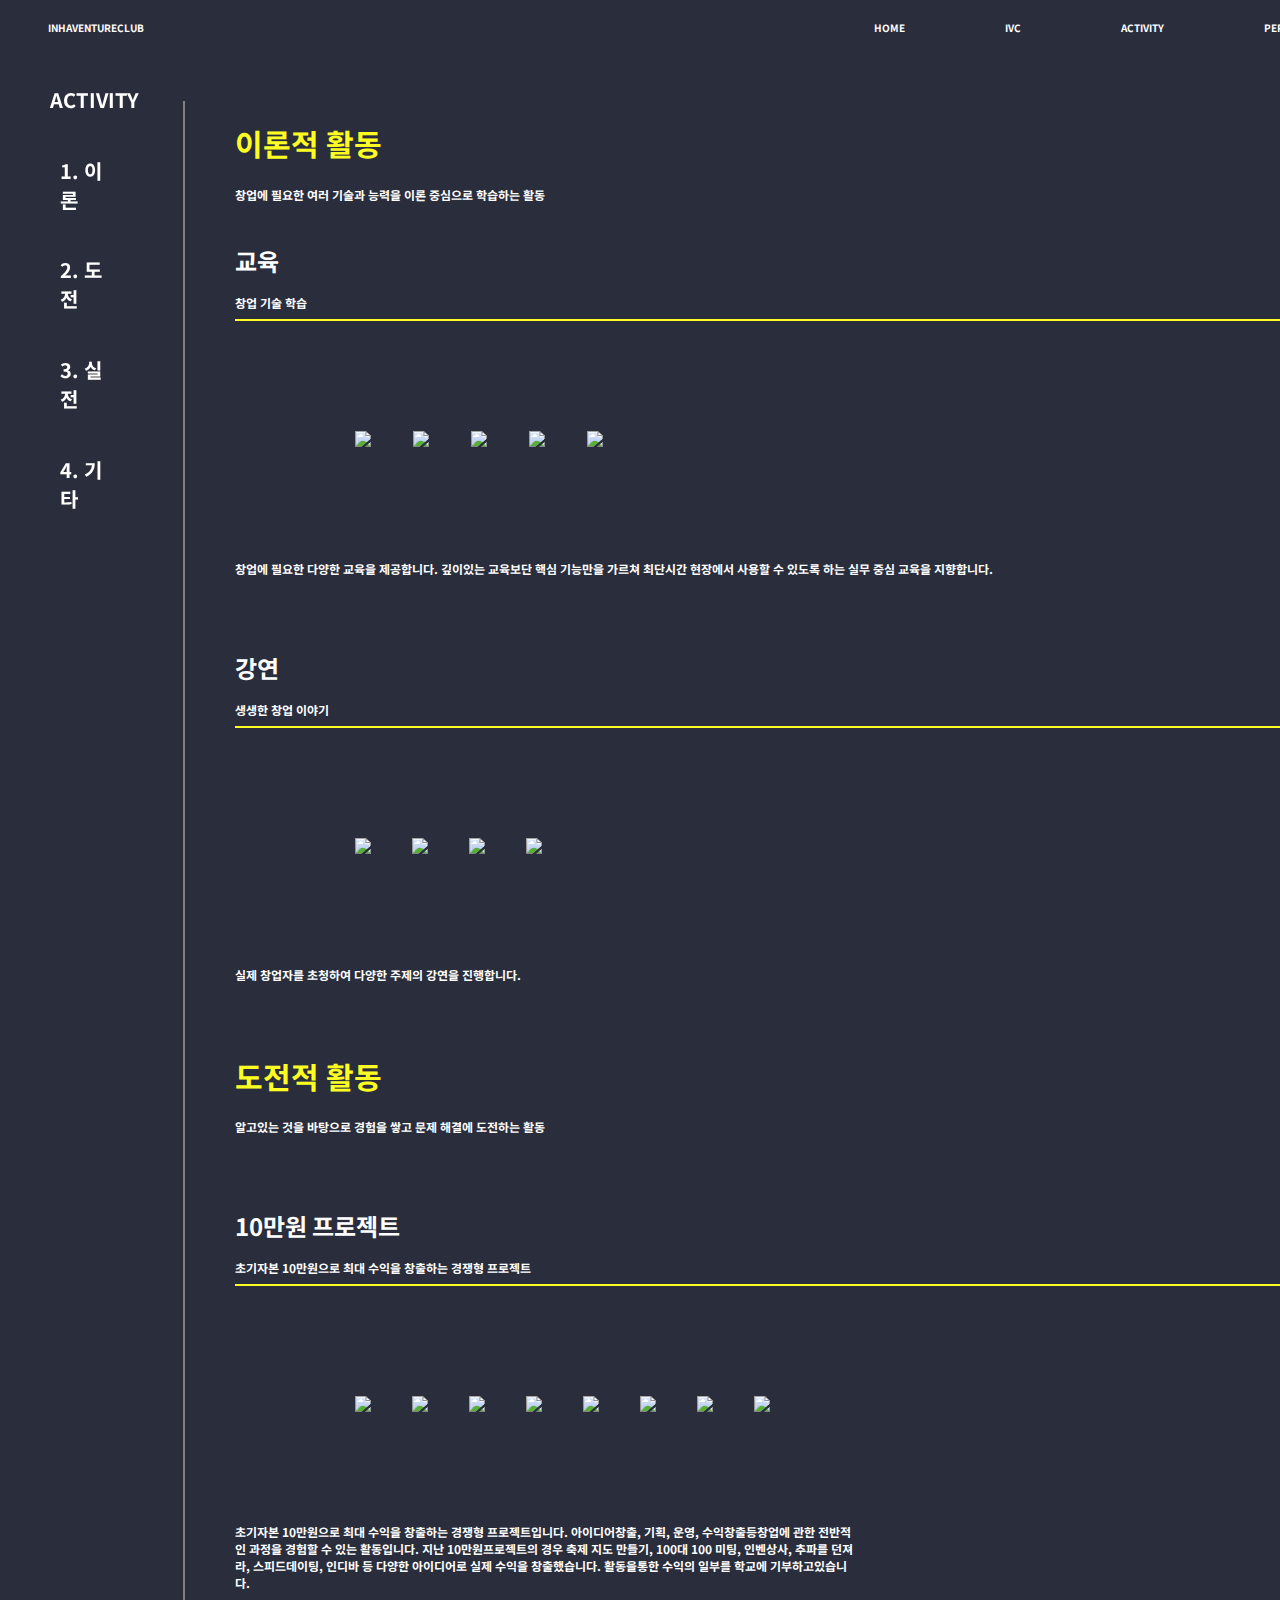
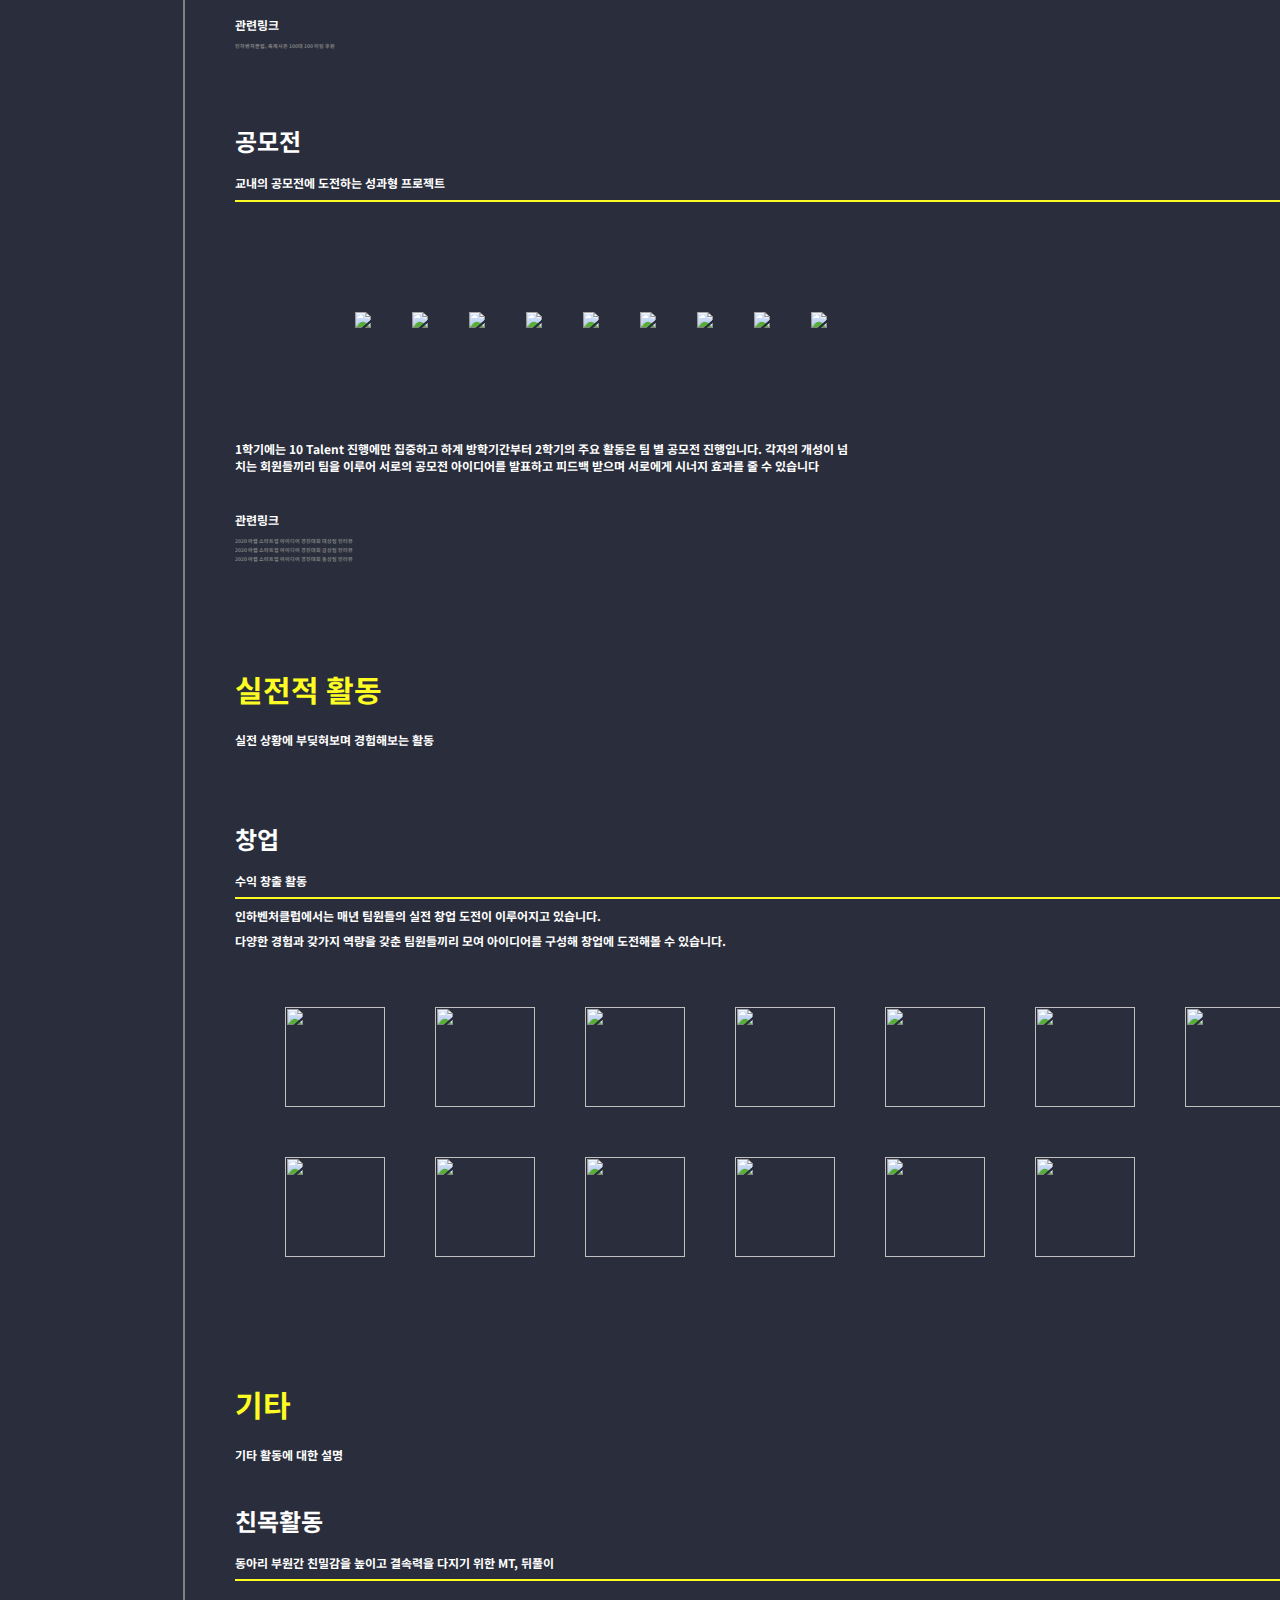
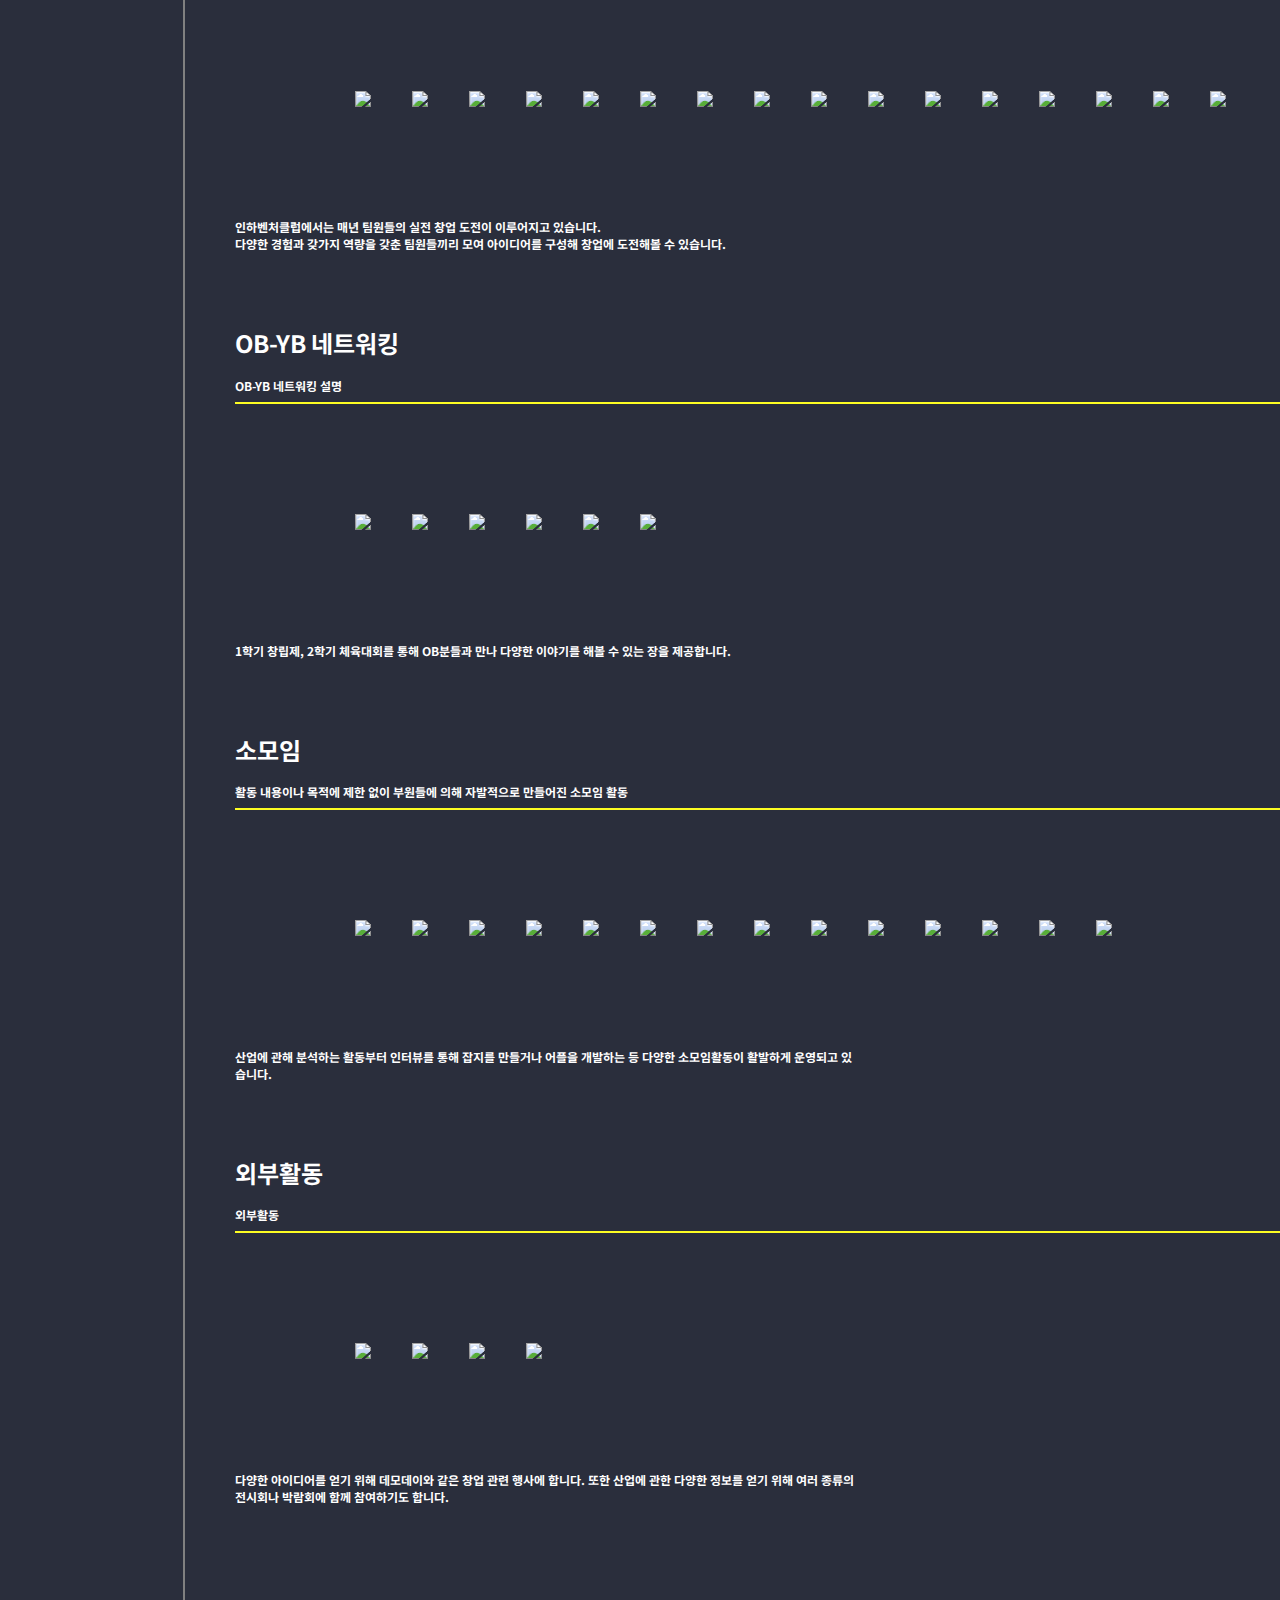
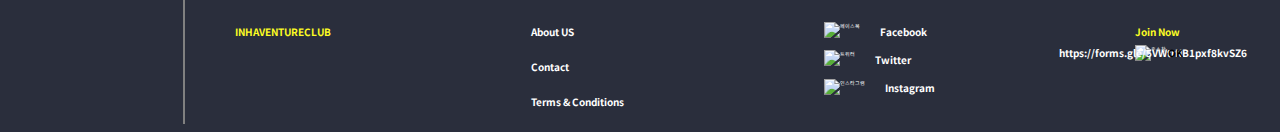
==== activity.html @ 990faa21 "Add files via upload" ====
<!DOCTYPE html>
<html>

<head>
    <meta charset="UTF-8">
    <link href="https://fonts.googleapis.com/css2?family=Noto+Sans+KR&display=swap" rel="stylesheet">
    <title>인하벤처클럽</title>
    <link rel="icon" type="image/x-icon" href="image/icon/favicon.ico" />
    <link rel="stylesheet" type="text/css" href="http://kenwheeler.github.io/slick/slick/slick.css" />
    <link rel="stylesheet" type="text/css" href="http://kenwheeler.github.io/slick/slick/slick-theme.css" />
    <script src="http://code.jquery.com/jquery-3.2.1.slim.min.js"
        integrity="sha256-k2WSCIexGzOj3Euiig+TlR8gA0EmPjuc79OEeY5L45g=" crossorigin="anonymous"></script>
    <script type="text/javascript" src="http://kenwheeler.github.io/slick/slick/slick.min.js"></script>
    <style>
        body {
            background-color: #2a2e3c;
            min-width: 1500px;
            font-family: 'Noto Sans KR', sans-serif;
            color: white;

        }

        .up {
            display: flex;
            font-size: 7px;
            margin-bottom: 10px;
        }

        .rink a:link {
            text-decoration: none;
            color: gray;
        }

        .rink a:visited {
            text-decoration: none;
            color: gray;
        }

        .rink a:active {
            text-decoration: none;
            color: gray;
        }

        .rink a:hover {
            text-decoration: none;
            color: lightseagreen;
        }

        .up .up0 {
            margin-right: 550px;
            margin-left: 40px;
            margin-top: 5px;
        }

        .up .up1 {
            margin-left: 180px;
            margin-top: 5px;
        }

        .up .up2 {
            margin-top: 5px;
            margin-left: 100px;
        }

        .up .up3 {
            margin-left: 100px;
            margin-top: 5px;
        }

        .up .up4 {
            margin-left: 100px;
            margin-top: 5px;
        }

        .up .up5 {
            margin-left: 100px;
            margin-top: 5px;
        }




        .bot {
            margin-top: 100px;
            font-size: 5px;
            display: flex;
            width: 1500px;
        }

        .bot1 {
            margin-left: 50px;
            color: #fdfd23;
        }

        .bot2 {
            margin-left: 200px;

        }

        .bot3 {
            margin-left: 200px;

        }

        .bot4 {
            margin-left: 200px;

        }

        .bot5 {
            margin-left: 150px;

        }

        .bi1 {
            display: flex;
        }

        .bi1 .bi1t {
            margin-left: 20px;
        }

        .bi2 {
            display: flex;
        }

        .bi2 .bi2t {
            margin-left: 20px;
        }

        .bi3 {
            display: flex;
        }

        .bi3 .bi3t {
            margin-left: 20px;
        }

        .ib1 {
            margin-top: 5px;
        }

        .ib2 {
            margin-top: 5px;
        }

        .ib3 {
            margin-top: 5px;
        }

        .join {
            color: #fdfd23;
        }

        .join1 {
            position: relative;
            background-size: cover;
        }

        .join2 {
            position: absolute;
            top: 45%;
            left: 41%;
            transform: translate(-50%, -50%);
            font-size: 5px;
            z-index: 2;

        }

        .join3 {
            position: absolute;
            top: 45%;
            left: 90%;
            transform: translate(-50%, -50%);
            font-size: 5px;
            z-index: 2;
            color: black;
        }

        #challenge {
            font-size: 15px;
            color: #fdfd23;

        }

        #challenge3 {
            font-size: 15px;
            color: #fdfd23;

        }

        #challenge4 {
            font-size: 15px;
            color: #fdfd23;
        }

        #challenge5 {
            font-size: 15px;
            color: #fdfd23;
        }

        .challenge1 {
            margin-top: 40px;
            font-size: 12px;
        }

        .challenge2 {
            font-size: 5px;
        }

        p {
            font-size: 12px;
        }

        .entire {
            font-size: 10px;
            display: flex;
            margin-top: 30px;
        }

        .js {
            margin-left: 20px;
        }

        .entire .start1 {
            margin-left: 30px;
        }

        .entire .start {
            position: fixed;
            width: 6%;
            margin-left: 22px;
        }

        .entire .challenge0 {
            display: flex;
            flex-direction: column;
            margin-left: 50px;
            margin-top: 30px;
        }

        a:link {
            text-decoration: none;
            font-size: 5px;
            color: white;
        }

        a:visited {
            text-decoration: none;
            color: white;
        }

        a:active {
            text-decoration: none;
            color: white;
        }

        a:hover {
            text-decoration: none;
            color: orange;
        }

        div.center img {
            margin-left: 20px;
            margin-right: 20px;
            margin-top: 10px;
            margin-bottom: 10px;
        }

        #startupImage {
            margin-left: 50px;
            margin-top: 50px;
        }
    </style>

</head>

<body>
    <div class="up" style="font-family: 'Noto Sans KR', sans-serif;">
        <div class="up0">
            <a href="index.html">
                <h1>INHAVENTURECLUB</h1>
            </a>
        </div>
        <div class="up1">
            <a href="index.html">
                <h1>HOME</h1>
            </a>
        </div>
        <div class="up2">
            <a href="javascript:alert('곧 업데이트 예정입니다.');">
                <h1>IVC</h1>
            </a>
        </div>
        <div class="up3">
            <a href="activity.html">
                <h1>ACTIVITY</h1>
            </a>
        </div>
        <div class="up4">
            <a href="javascript:alert('곧 업데이트 예정입니다.');">
                <h1>PERFORMANCE</h1>
            </a>
        </div>
        <div class="up5">
            <a href="javascript:alert('곧 업데이트 예정입니다.');">
                <h1>NEWS</h1>
            </a>
        </div>
    </div>

    <div class="entire">

        <div class="start">

            <div class="js">
                <h1>ACTIVITY</h1>
            </div>
            <div class="start1">
                <br>
                <a href="#challenge" style="font-size: 10px">
                    <h1>1. 이론</h1>
                </a><br>

                <a href="#challenge3" style="font-size: 10px">
                    <h1>2. 도전</h1>
                </a><br>


                <a href="#challenge4" style="font-size: 10px">
                    <h1>3. 실전</h1>
                </a><br>


                <a href="#challenge5" style="font-size: 10px">
                    <h1>4. 기타</h1>
                </a>
            </div>
        </div>
        <div style="width:80%;">
            <div style="border-left:2px solid gray; margin-left: 175px">

                <div class="challenge0" style="font-weight: bold">

                    <div class="oh">
                        <div id="challenge">
                            <h1>이론적 활동</h1>
                        </div>

                        <div class="challenge2" style="font-size: 6px">
                            <h1>창업에 필요한 여러 기술과 능력을 이론 중심으로 학습하는 활동</h1>
                        </div>
                        <div style="width:80%;">
                            <div style="border-bottom:2px solid #fdfd23; margin-top: 30px; width: 1200px">
                                <div class="challenge1">
                                    <h1>교육</h1>
                                </div>
                                <div class="challenge2" style="font-size: 6px">
                                    <h1>창업 기술 학습</h1>
                                </div>
                            </div>

                            <div style=" width:1000px; height: 100%; background-color: #2a2e3c; margin:100px"
                                class="center">
                                <img src="image/activityImage/이론/교육/교육1.png">
                                <img src="image/activityImage/이론/교육/교육2.png">
                                <img src="image/activityImage/이론/교육/교육3.png">
                                <img src="image/activityImage/이론/교육/교육4.png">
                                <img src="image/activityImage/이론/교육/교육1.png">

                            </div>

                            <p style="margin-top: 20px">
                                창업에 필요한 다양한 교육을 제공합니다. 깊이있는 교육보단 핵심 기능만을
                                가르쳐 최단시간 현장에서 사용할 수 있도록 하는 실무 중심 교육을
                                지향합니다.
                            </p>
                            <div class="challenge2" style="margin-top: 20px" style="font-size: 6px">

                                <div class="challenge1">
                                    <br>
                                    <h1>강연</h1>
                                </div>
                                <div class="challenge2" style="font-size: 6px">
                                    <div style="width:80%;">
                                        <div style="border-bottom:2px solid #fdfd23; width: 1200px;">
                                            <h1>생생한 창업 이야기</h1>
                                        </div>
                                    </div>
                                    <div style=" width:1000px; height: 100%; background-color: #2a2e3c; margin:100px"
                                        class="center">
                                        <img src="image/activityImage/이론/강연/강연1.png">
                                        <img src="image/activityImage/이론/강연/강연1.png">
                                        <img src="image/activityImage/이론/강연/강연1.png">
                                        <img src="image/activityImage/이론/강연/강연1.png">

                                        <!--                        여기에 강연 사진 3개더 추가-->
                                    </div>
                                </div>
                                <p style="margin-top: 20px">

                                    실제 창업자를 초청하여 다양한 주제의 강연을 진행합니다.
                                </p>

                                <div class="hi" style="margin-top: 30px;">
                                    <div id="challenge3">
                                        <br>
                                        <h1>도전적 활동</h1>
                                    </div>

                                    <div class="challenge2" style="font-size: 6px">
                                        <h1>알고있는 것을 바탕으로 경험을 쌓고 문제 해결에 도전하는 활동</h1>
                                    </div>
                                    <div style="width:80%;">
                                        <div style="border-bottom:2px solid #fdfd23; margin-top: 30px; width: 1200px">
                                            <div class="challenge1">
                                                <br>
                                                <h1>10만원 프로젝트</h1>
                                            </div>
                                            <div class="challenge2" style="font-size: 6px">
                                                <h1>초기자본 10만원으로 최대 수익을 창출하는 경쟁형 프로젝트</h1>
                                            </div>
                                        </div>

                                        <div style=" width:1000px; height: 100%; background-color: #2a2e3c; margin:100px"
                                            class="center">
                                            <img src="image/activityImage/도전/10만원프로젝트/10만원1.png">
                                            <img src="image/activityImage/도전/10만원프로젝트/10만원2.png">
                                            <img src="image/activityImage/도전/10만원프로젝트/10만원3.png">
                                            <img src="image/activityImage/도전/10만원프로젝트/10만원4.png">
                                            <img src="image/activityImage/도전/10만원프로젝트/10만원5.png">
                                            <img src="image/activityImage/도전/10만원프로젝트/10만원6.png">
                                            <img src="image/activityImage/도전/10만원프로젝트/10만원7.png">
                                            <img src="image/activityImage/도전/10만원프로젝트/10만원8.png">


                                        </div>
                                        <div class="challenge2" style="font-size: 6px">
                                            <h1>초기자본 10만원으로 최대 수익을 창출하는 경쟁형 프로젝트입니다. 아이디어창출, 기획, 운영, 수익창출등창업에 관한 전반적인
                                                과정을 경험할 수 있는 활동입니다.
                                                지난 10만원프로젝트의 경우 축제 지도 만들기, 100대 100 미팅, 인벤상사, 추파를 던져라, 스피드데이팅, 인디바 등 다양한
                                                아이디어로 실제 수익을 창출했습니다.
                                                활동을통한 수익의 일부를 학교에 기부하고있습니다.</h1><br>
                                        </div>
                                        <div class="challenge2" style="font-size: 6px">
                                            <h1>관련링크</h1>
                                            <div class="rink">
                                                <a href="https://news.mt.co.kr/mtview.php?no=2012051610092228936">인하벤처클럽,
                                                    축제시즌 100대 100 미팅 후원</a><br>
                                            </div>
                                        </div>
                                        <div class="challenge1">
                                            <br>
                                            <h1>공모전</h1>
                                        </div>
                                        <div class="challenge2" style="font-size: 6px">
                                            <div style="width:80%;">
                                                <div style="border-bottom:2px solid #fdfd23; width: 1200px;">
                                                    <h1>교내의 공모전에 도전하는 성과형 프로젝트</h1>
                                                </div>
                                            </div>
                                            <div style=" width:1000px; height: 100%; background-color: #2a2e3c; margin:100px"
                                                class="center">
                                                <img src="image/activityImage/도전/공모전/공모전1.png">
                                                <img src="image/activityImage/도전/공모전/공모전2.png">
                                                <img src="image/activityImage/도전/공모전/공모전3.png">
                                                <img src="image/activityImage/도전/공모전/공모전4.png">
                                                <img src="image/activityImage/도전/공모전/공모전5.png">
                                                <img src="image/activityImage/도전/공모전/공모전6.png">
                                                <img src="image/activityImage/도전/공모전/대상팀 인터뷰.png">
                                                <img src="image/activityImage/도전/공모전/금상팀 인터뷰.png">
                                                <img src="image/activityImage/도전/공모전/동상팀 인터뷰.png">



                                            </div>
                                            <div class="challenge2" style="font-size: 6px">
                                                <h1>1학기에는 10 Talent 진행에만 집중하고 하계 방학기간부터 2학기의 주요 활동은 팀 별 공모전 진행입니다.
                                                    각자의 개성이 넘치는 회원들끼리 팀을 이루어 서로의 공모전 아이디어를 발표하고 피드백 받으며 서로에게 시너지 효과를 줄 수
                                                    있습니다</h1><br>
                                            </div>

                                            <div class="challenge2" style="margin-top: 20px; font-size: 6px">
                                                <h1>관련링크</h1>
                                            </div>
                                            <div class="rink">
                                                <a
                                                    href="https://www.inha.ac.kr/kr/1541/subview.do?&enc=Zm5jdDF8QEB8JTJGYmJzJTJGa3IlMkY1OCUyRjIyODg3JTJGYXJ0Y2xWaWV3LmRvJTNG">2020
                                                    아랩 스타트업 아이디어 경진대회 대상팀 인터뷰</a><br>
                                                <a
                                                    href="https://www.inha.ac.kr/kr/1541/subview.do?&enc=[base64]">2020
                                                    아랩 스타트업 아이디어 경진대회 금상팀 인터뷰</a><br>
                                                <a
                                                    href="https://www.inha.ac.kr/kr/1541/subview.do?&enc=Zm5jdDF8QEB8JTJGYmJzJTJGa3IlMkY1OCUyRjIyODkwJTJGYXJ0Y2xWaWV3LmRvJTNG">2020
                                                    아랩 스타트업 아이디어 경진대회 동상팀 인터뷰</a>
                                            </div>

                                        </div>

                                    </div>
                                    <div id="challenge4">
                                        <br><br><br><br>
                                        <h1>실전적 활동</h1>
                                    </div>

                                    <div class="challenge2" style="font-size: 6px">
                                        <h1>실전 상황에 부딪혀보며 경험해보는 활동</h1>
                                    </div>
                                    <div class="challenge1">
                                        <div style="width:80%;">
                                            <div
                                                style="border-bottom:2px solid #fdfd23; margin-top: 30px; width: 1200px">

                                                <br>
                                                <h1> 창업</h1>
                                                <h1 style="font-size:12px;">수익 창출 활동</h1>
                                            </div>
                                            <div class="challenge2" style="font-size: 6px">

                                                <h1>인하벤처클럽에서는 매년 팀원들의 실전 창업 도전이 이루어지고 있습니다.</h1>
                                                <h1>다양한 경험과 갖가지 역량을 갖춘 팀원들끼리 모여 아이디어를 구성해 창업에 도전해볼 수 있습니다.</h1>
                                            </div>
                                            <div class="bi1">

                                                <img src="image/activityImage/실전/창업/창업-1-아이펠리.png" id="startupImage"
                                                    width="100px" height="100px">
                                                <img src="image/activityImage/실전/창업/창업-2-aswemake.png" id="startupImage"
                                                    width="100px" height="100px">
                                                <img src="image/activityImage/실전/창업/창업-3-수거몬.png" id="startupImage"
                                                    width="100px" height="100px">
                                                <img src="image/activityImage/실전/창업/창업-4-스터디위드인하.png" id="startupImage"
                                                    width="100px" height="100px">
                                                <img src="image/activityImage/실전/창업/창업-5-프리즘.png" id="startupImage"
                                                    width="100px" height="100px">
                                                <img src="image/activityImage/실전/창업/창업-6-바트.png" id="startupImage"
                                                    width="100px" height="100px">
                                                <img src="image/activityImage/실전/창업/창업-7-리빈코.png" id="startupImage"
                                                    width="100px" height="100px">


                                            </div>

                                            <div class="bi1">

                                                <img src="image/activityImage/실전/창업/창업-8-캠퍼스터디.png" id="startupImage"
                                                    width="100px" height="100px">
                                                <img src="image/activityImage/실전/창업/창업-9-한걸음산업.png" id="startupImage"
                                                    width="100px" height="100px">
                                                <img src="image/activityImage/실전/창업/창업-10-로보블럭.png" id="startupImage"
                                                    width="100px" height="100px">
                                                <img src="image/activityImage/실전/창업/창업-11-소프트엔터.png" id="startupImage"
                                                    width="100px" height="100px">
                                                <img src="image/activityImage/실전/창업/창업-12-아이지클럽.png" id="startupImage"
                                                    width="100px" height="100px">
                                                <img src="image/activityImage/실전/창업/창업-13-에피프렌드.png" id="startupImage"
                                                    width="100px" height="100px">



                                            </div>
                                        </div>
                                    </div>

                                    <div id="challenge5">
                                        <br><br><br><br><br>
                                        <h1>기타</h1>
                                    </div>

                                    <div class="challenge2" style="font-size: 6px">
                                        <h1>기타 활동에 대한 설명</h1>
                                    </div>
                                    <div style="width:80%;">
                                        <div style="border-bottom:2px solid #fdfd23; margin-top: 30px; width: 1200px">
                                            <div class="challenge1">
                                                <h1>친목활동</h1>
                                            </div>
                                            <div class="challenge2" style="font-size: 6px">
                                                <h1>동아리 부원간 친밀감을 높이고 결속력을 다지기 위한 MT, 뒤풀이</h1>
                                            </div>
                                        </div>

                                        <div style=" width:1000px; height: 100%; background-color: #2a2e3c; margin:100px"
                                            class="center">
                                            <img src="image/activityImage/기타/친목/친목활동1.png">
                                            <img src="image/activityImage/기타/친목/친목활동2.png">
                                            <img src="image/activityImage/기타/친목/친목활동3.png">
                                            <img src="image/activityImage/기타/친목/친목활동4.png">
                                            <img src="image/activityImage/기타/친목/친목활동5.png">
                                            <img src="image/activityImage/기타/친목/친목활동6.png">
                                            <img src="image/activityImage/기타/친목/친목활동7.png">
                                            <img src="image/activityImage/기타/친목/친목활동8.png">
                                            <img src="image/activityImage/기타/친목/친목활동9.png">
                                            <img src="image/activityImage/기타/친목/친목활동10.png">
                                            <img src="image/activityImage/기타/친목/친목활동11.png">
                                            <img src="image/activityImage/기타/친목/친목활동12.jpg">
                                            <img src="image/activityImage/기타/친목/친목활동13.jpg">
                                            <img src="image/activityImage/기타/친목/친목활동14.jpg">
                                            <img src="image/activityImage/기타/친목/친목활동15.jpg">
                                            <img src="image/activityImage/기타/친목/친목활동16.jpg">




                                        </div>

                                        <p style="margin-top: 20px">
                                            인하벤처클럽에서는 매년 팀원들의 실전 창업 도전이 이루어지고 있습니다.<br>

                                            다양한 경험과 갖가지 역량을 갖춘 팀원들끼리 모여 아이디어를 구성해 창업에 도전해볼 수 있습니다.
                                        </p>
                                        <div class="challenge2" style="margin-top: 20px" style="font-size: 6px">

                                            <div class="challenge1">
                                                <br>
                                                <h1>OB-YB 네트워킹</h1>
                                            </div>
                                            <div class="challenge2" style="font-size: 6px">
                                                <div style="width:80%;">
                                                    <div style="border-bottom:2px solid #fdfd23; width: 1200px;">
                                                        <h1>OB-YB 네트워킹 설명</h1>
                                                    </div>
                                                </div>
                                                <div style=" width:1000px; height: 100%; background-color: #2a2e3c; margin:100px"
                                                    class="center">
                                                    <img src="image/activityImage/기타/OB-YB/OB1.png">
                                                    <img src="image/activityImage/기타/OB-YB/OB2.png">
                                                    <img src="image/activityImage/기타/OB-YB/체육대회1.jpg">
                                                    <img src="image/activityImage/기타/OB-YB/OB1.png">
                                                    <img src="image/activityImage/기타/OB-YB/OB2.png">
                                                    <img src="image/activityImage/기타/OB-YB/체육대회1.jpg">


                                                    <!--                        여기에 강연 사진 3개더 추가-->
                                                </div>
                                            </div>
                                            <p style="margin-top: 20px">

                                                1학기 창립제, 2학기 체육대회를 통해 OB분들과 만나 다양한 이야기를 해볼 수 있는 장을 제공합니다.
                                            </p>
                                        </div>

                                        <div class="challenge2" style="margin-top: 20px" style="font-size: 6px">

                                            <div class="challenge1">
                                                <br>
                                                <h1>소모임</h1>
                                            </div>
                                            <div class="challenge2" style="font-size: 6px">
                                                <div style="width:80%;">
                                                    <div style="border-bottom:2px solid #fdfd23; width: 1200px;">
                                                        <h1>활동 내용이나 목적에 제한 없이 부원들에 의해 자발적으로 만들어진 소모임 활동</h1>
                                                    </div>
                                                </div>
                                                <div style=" width:1000px; height: 100%; background-color: #2a2e3c; margin:100px"
                                                    class="center">
                                                    <img src="image/activityImage/기타/소모임/소모임1.png">
                                                    <img src="image/activityImage/기타/소모임/소모임2.png">
                                                    <img src="image/activityImage/기타/소모임/소모임3.png">
                                                    <img src="image/activityImage/기타/소모임/소모임4.png">
                                                    <img src="image/activityImage/기타/소모임/소모임5.png">
                                                    <img src="image/activityImage/기타/소모임/소모임6.png">
                                                    <img src="image/activityImage/기타/소모임/소모임7.png">
                                                    <img src="image/activityImage/기타/소모임/소모임8.png">
                                                    <img src="image/activityImage/기타/소모임/소모임9.png">
                                                    <img src="image/activityImage/기타/소모임/소모임10.png">
                                                    <img src="image/activityImage/기타/소모임/소모임11.png">
                                                    <img src="image/activityImage/기타/소모임/소모임12.png">
                                                    <img src="image/activityImage/기타/소모임/소모임13.png">
                                                    <img src="image/activityImage/기타/소모임/소모임14.png">
                                                  

                                                    <!--                        여기에 강연 사진 3개더 추가-->
                                                </div>
                                            </div>
                                            <p style="margin-top: 20px">

                                                산업에 관해 분석하는 활동부터 인터뷰를 통해 잡지를 만들거나 어플을 개발하는 등 다양한 소모임활동이 활발하게 운영되고 있습니다.
                                            </p>
                                        </div>

                                        <div class="challenge2" style="margin-top: 20px" style="font-size: 6px">

                                            <div class="challenge1">
                                                <br>
                                                <h1>외부활동</h1>
                                            </div>
                                            <div class="challenge2" style="font-size: 6px">
                                                <div style="width:80%;">
                                                    <div style="border-bottom:2px solid #fdfd23; width: 1200px;">
                                                        <h1>외부활동</h1>
                                                    </div>
                                                </div>
                                                <div style=" width:1000px; height: 100%; background-color: #2a2e3c; margin:100px"
                                                    class="center">
                                                    <img src="image/activityImage/기타/외부활동/외부행사1.png">
                                                    <img src="image/activityImage/기타/외부활동/외부행사2.png">
                                                    <img src="image/activityImage/기타/외부활동/외부행사1.png">
                                                    <img src="image/activityImage/기타/외부활동/외부행사2.png">


                                                    <!--                        여기에 강연 사진 3개더 추가-->
                                                </div>
                                            </div>
                                            <p style="margin-top: 20px">

                                                다양한 아이디어를 얻기 위해 데모데이와 같은 창업 관련 행사에 합니다. 또한 산업에 관한 다양한 정보를 얻기 위해 여러 종류의 전시회나 박람회에 함께 참여하기도 합니다.
                                            </p>
                                        </div>

                                    </div>
                                </div>
                            </div>
                        </div>
                    </div>
                </div>

                <div class="bot" style="font-family: 'Noto Sans KR', sans-serif;">
                    <div class="bot1">
                        <h1>INHAVENTURECLUB</h1>
                    </div>
                    <div class="bot2">
                        <div id="top"><a href="">
                                <h1>About US</h1>
                            </a></div>

                        <br>
                        <div id="center"><a href=".">
                                <h1>Contact</h1>
                            </a></div><br>
                        <div id="bottom"><a href=".">
                                <h1>Terms & Conditions</h1>
                            </a></div>
                    </div>

                    <div class="bot3">
                        <div class="bi1">
                            <div class="ib1">
                                <a href="javascript:alert('곧 업데이트 예정입니다.');"><img src="facebook.PNG" alt="페이스북"
                                        width="15pt" height="15pt"></a>
                            </div>
                            <div class="bi1t">
                                <a href="javascript:alert('곧 업데이트 예정입니다.');">
                                    <h1>Facebook</h1>
                                </a>
                            </div>
                        </div>
                        <div class="bi2">
                            <div class="ib2">
                                <a href="javascript:alert('곧 업데이트 예정입니다.');"><img src="twitter.PNG" alt="트위터"
                                        width="15pt" height="15pt"></a>
                            </div>
                            <div class="bi2t">
                                <a href="javascript:alert('곧 업데이트 예정입니다.');">
                                    <h1>Twitter</h1>
                                </a>
                            </div>
                        </div>
                        <div class="bi3">

                            <div class="ib3">
                                <a href="https://www.instagram.com/inha_ventureclub/?hl=ko" target="_blank"> <img
                                        src="instagram.PNG" alt="인스타그램" width="15pt" height="15pt"></a>
                            </div>

                            <div class="bi3t">
                                <a href="https://www.instagram.com/inha_ventureclub/?hl=ko" target="_blank">
                                    <h1>Instagram</h1>
                                </a>
                            </div>
                        </div>
                    </div>

                    <div class="bot4">
                        <div class="join">
                            <h1>Join Now</h1>
                        </div>

                        <div class="join1">
                            <img src="address.png" alt="주소창" width="250px" height="30px">

                            <div class="join2">
                                <a href="https://docs.google.com/forms/d/e/1FAIpQLSdSGxU7N3dduKYbQwfWUfFiSwfqQGoXNX9M0dOvYwYm5qp2Rg/formResponse"
                                    target="_blank">
                                    <h1>https://forms.gle/5VWtrNB1pxf8kvSZ6</h1>
                                </a>
                            </div>

                            <div class="join3">
                                <a href=https://docs.google.com/forms/d/e/1FAIpQLSdSGxU7N3dduKYbQwfWUfFiSwfqQGoXNX9M0dOvYwYm5qp2Rg/formResponse
                                    target="_blank">
                                    <h1 style=color:black>OK</h1>
                                </a>
                            </div>

                        </div>

                    </div>

                    <div class="bot5">
                        <h1>인천광역시 인하로 100,</h1>
                        <h1>인하대학교 5호관 서,북 접점</h1><br>
                        <h1>+82) 10-5239-9430</h1>
                        <h1>ash_dragon@inha.edu</h1>
                    </div>
                </div>
</body>
<script type="text/javascript">
    $(document).ready(function () {
        //alert('123');
        $('.center').slick({
            centerMode: true,
            centerPadding: '60px',
            slidesToShow: 3,
            dots: true,
            draggable: true,
            responsive: [
                {
                    breakpoint: 768,
                    settings: {
                        arrows: false,
                        centerMode: true,
                        centerPadding: '40px',
                        slidesToShow: 3
                    }
                },
                {
                    breakpoint: 480,
                    settings: {
                        arrows: false,
                        centerMode: true,
                        centerPadding: '40px',
                        slidesToShow: 1
                    }
                }
            ]
        });
    });

</script>

</html>
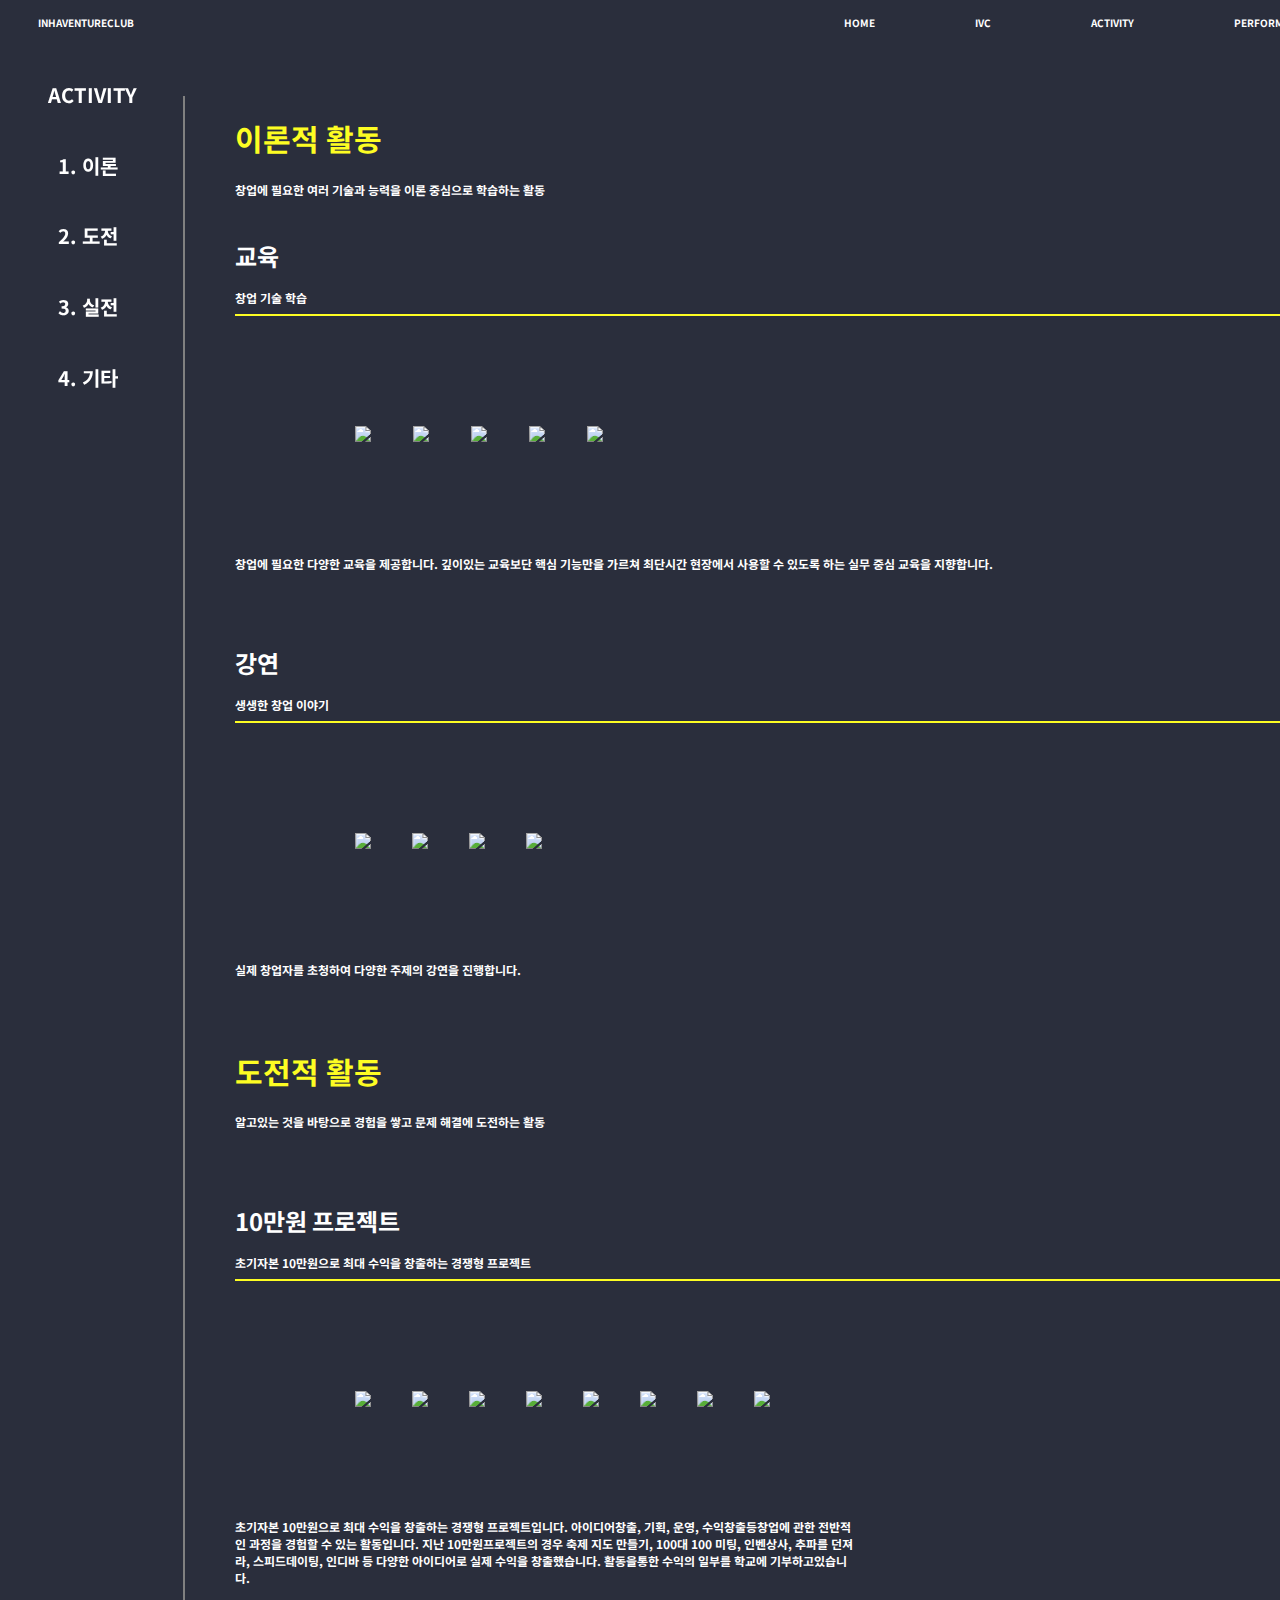
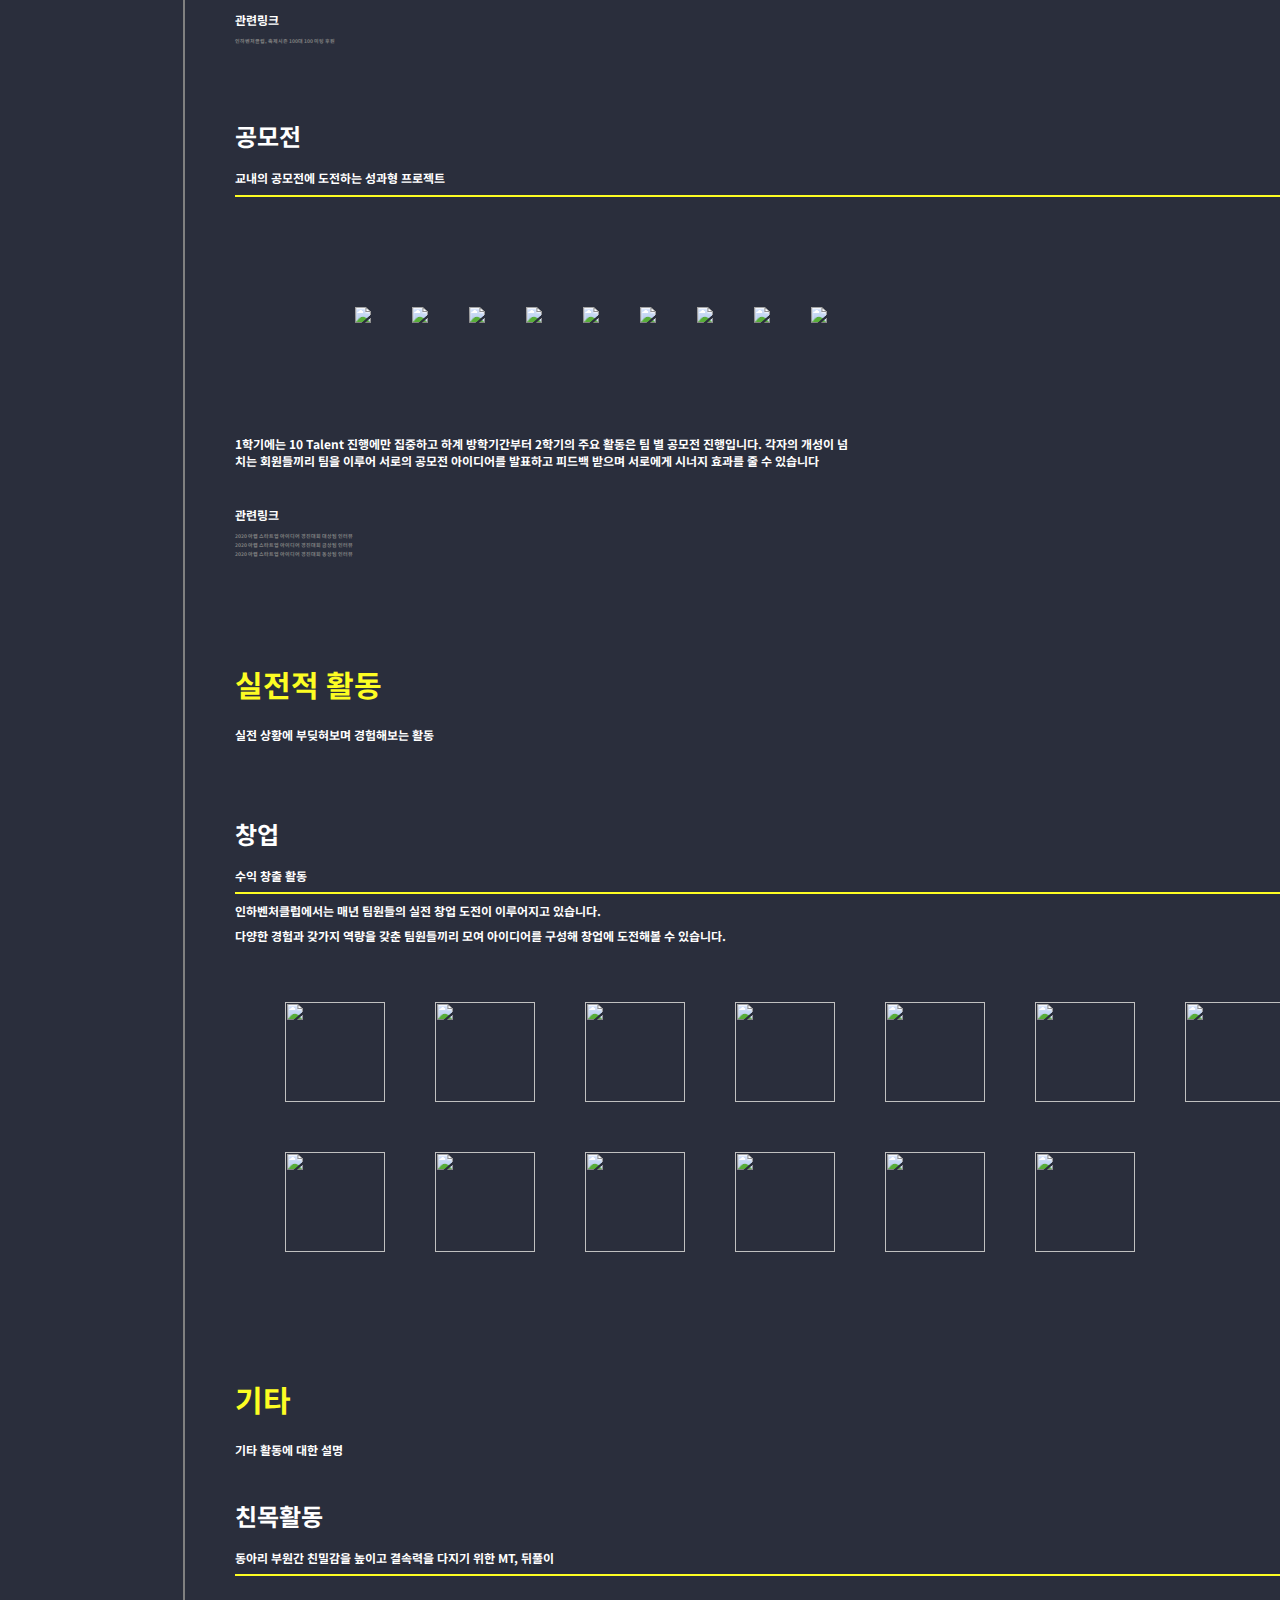
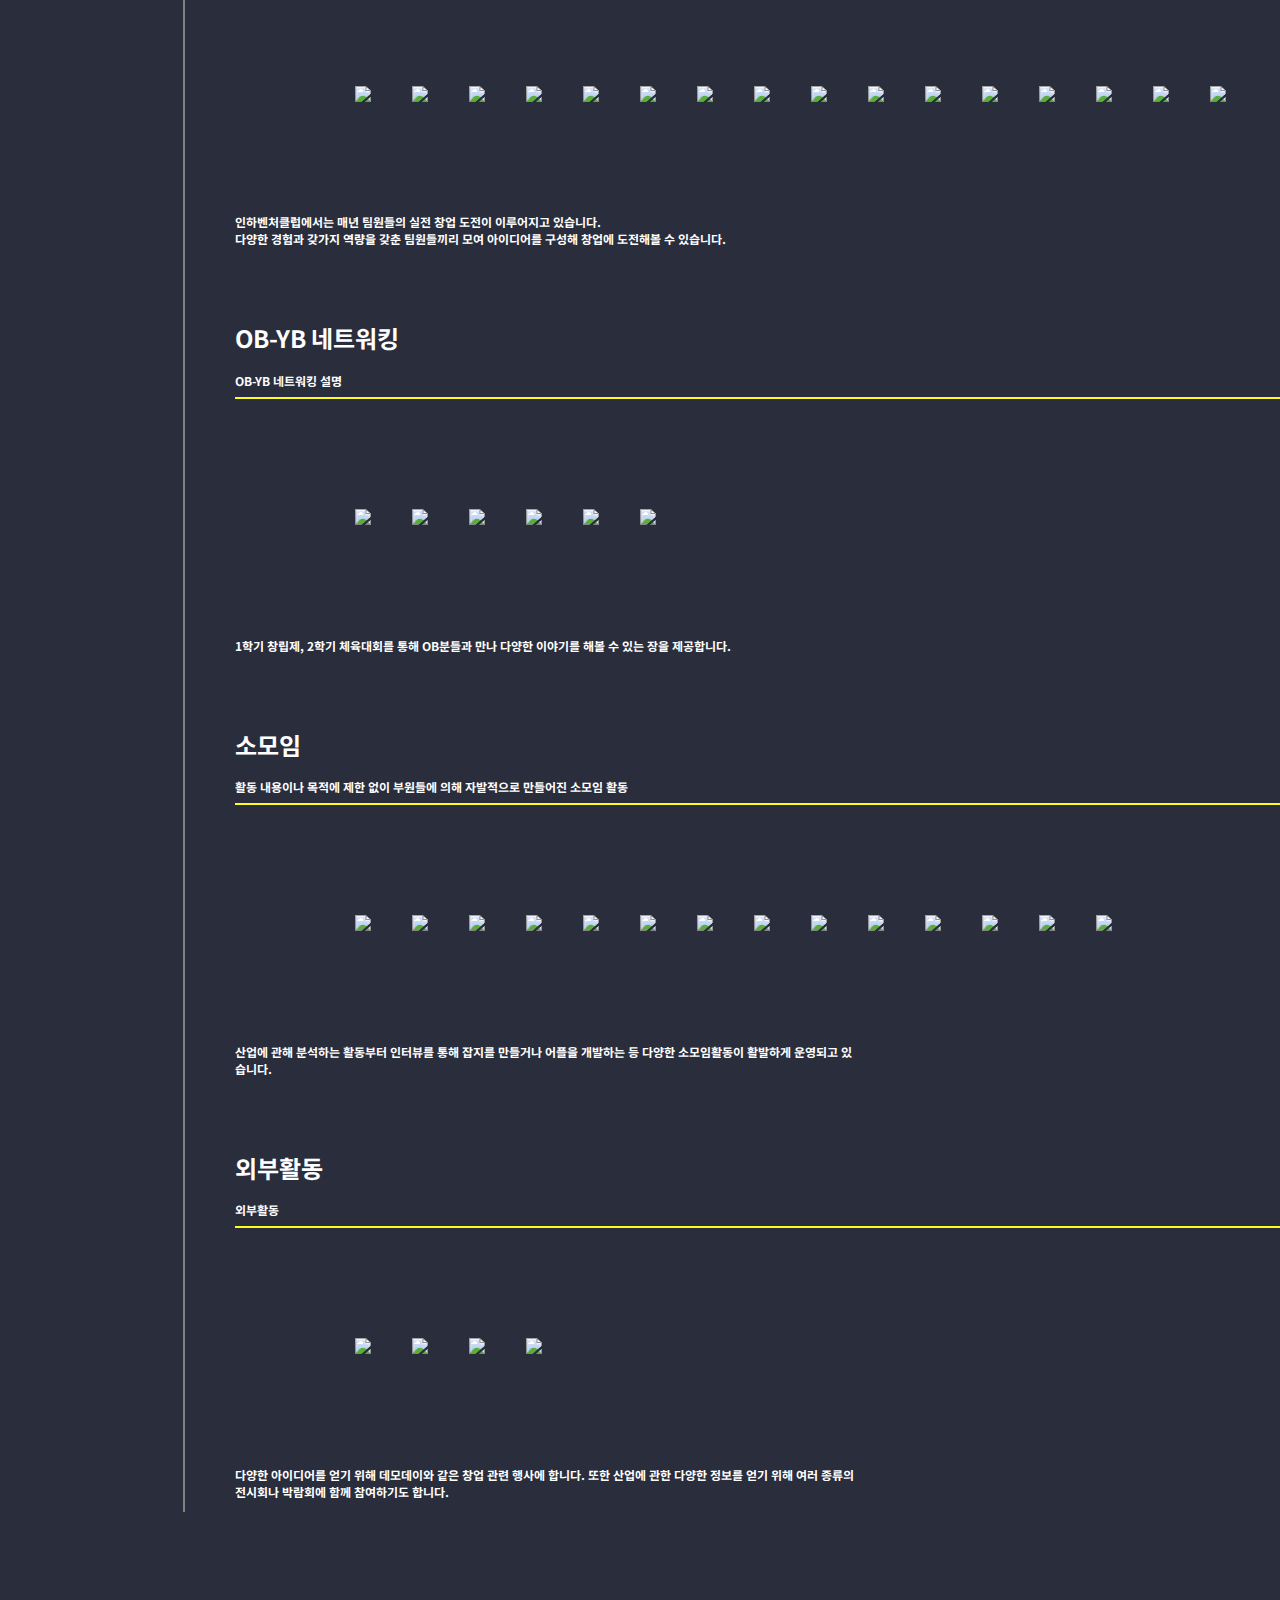
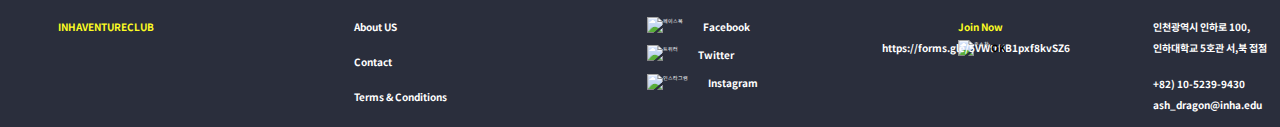
==== commit e8d7039d: "Update activity.html" ====
--- a/activity.html
+++ b/activity.html
@@ -9,7 +9,7 @@
     <link rel="stylesheet" type="text/css" href="http://kenwheeler.github.io/slick/slick/slick.css" />
     <link rel="stylesheet" type="text/css" href="http://kenwheeler.github.io/slick/slick/slick-theme.css" />
     <script src="http://code.jquery.com/jquery-3.2.1.slim.min.js"
-        integrity="sha256-k2WSCIexGzOj3Euiig+TlR8gA0EmPjuc79OEeY5L45g=" crossorigin="anonymous"></script>
+            integrity="sha256-k2WSCIexGzOj3Euiig+TlR8gA0EmPjuc79OEeY5L45g=" crossorigin="anonymous"></script>
     <script type="text/javascript" src="http://kenwheeler.github.io/slick/slick/slick.min.js"></script>
     <style>
         body {
@@ -19,13 +19,7 @@
             color: white;
 
         }
-
-        .up {
-            display: flex;
-            font-size: 7px;
-            margin-bottom: 10px;
-        }
-
+        
         .rink a:link {
             text-decoration: none;
             color: gray;
@@ -46,35 +40,36 @@
             color: lightseagreen;
         }
 
+         .up {
+            display: flex;
+            font-size: 7px;
+            color: white;
+            margin-bottom: 10px;
+        }
+
         .up .up0 {
             margin-right: 550px;
-            margin-left: 40px;
-            margin-top: 5px;
+            margin-left: 30px;
         }
 
         .up .up1 {
-            margin-left: 180px;
-            margin-top: 5px;
+            margin-left: 160px;
         }
 
         .up .up2 {
-            margin-top: 5px;
             margin-left: 100px;
         }
 
         .up .up3 {
             margin-left: 100px;
-            margin-top: 5px;
         }
 
         .up .up4 {
             margin-left: 100px;
-            margin-top: 5px;
         }
 
         .up .up5 {
             margin-left: 100px;
-            margin-top: 5px;
         }
 
 
@@ -218,18 +213,13 @@
             margin-top: 30px;
         }
 
-        .js {
-            margin-left: 20px;
-        }
-
-        .entire .start1 {
-            margin-left: 30px;
-        }
-
         .entire .start {
             position: fixed;
-            width: 6%;
-            margin-left: 22px;
+            width: 30%;
+            margin-left: 40px;
+        }
+        .side{
+            margin-left: 10px;
         }
 
         .entire .challenge0 {
@@ -276,566 +266,568 @@
 </head>
 
 <body>
-    <div class="up" style="font-family: 'Noto Sans KR', sans-serif;">
-        <div class="up0">
-            <a href="index.html">
-                <h1>INHAVENTURECLUB</h1>
+<div class="up" style="font-family: 'Noto Sans KR', sans-serif;">
+    <div class="up0">
+        <a href="index.html">
+            <h1>INHAVENTURECLUB</h1>
+        </a>
+    </div>
+    <div class="up1">
+        <a href="index.html">
+            <h1>HOME</h1>
+        </a>
+    </div>
+    <div class="up2">
+        <a href="javascript:alert('곧 업데이트 예정입니다.');">
+            <h1>IVC</h1>
+        </a>
+    </div>
+    <div class="up3">
+        <a href="activity.html">
+            <h1>ACTIVITY</h1>
+        </a>
+    </div>
+    <div class="up4">
+        <a href="javascript:alert('곧 업데이트 예정입니다.');">
+            <h1>PERFORMANCE</h1>
+        </a>
+    </div>
+    <div class="up5">
+        <a href="news.html">
+            <h1>NEWS</h1>
+        </a>
+    </div>
+</div>
+
+<div class="entire">
+
+    <div class="start">
+
+        <div class="js" style="font-size: 10px">
+
+            <h1>ACTIVITY</h1>
+            <br>
+            <div class ='side'>
+            <a href="#challenge" style="font-size: 10px">
+                <h1>1. 이론</h1>
+            </a><br>
+
+
+            <a href="#challenge3" style="font-size: 10px">
+                <h1>2. 도전</h1>
+            </a><br>
+
+            <a href="#challenge4" style="font-size: 10px">
+                <h1>3. 실전</h1>
+            </a><br>
+
+
+            <a href="#challenge5" style="font-size: 10px">
+                <h1>4. 기타</h1>
             </a>
-        </div>
-        <div class="up1">
-            <a href="index.html">
-                <h1>HOME</h1>
-            </a>
-        </div>
-        <div class="up2">
-            <a href="javascript:alert('곧 업데이트 예정입니다.');">
-                <h1>IVC</h1>
-            </a>
-        </div>
-        <div class="up3">
-            <a href="activity.html">
-                <h1>ACTIVITY</h1>
-            </a>
-        </div>
-        <div class="up4">
-            <a href="javascript:alert('곧 업데이트 예정입니다.');">
-                <h1>PERFORMANCE</h1>
-            </a>
-        </div>
-        <div class="up5">
-            <a href="javascript:alert('곧 업데이트 예정입니다.');">
-                <h1>NEWS</h1>
-            </a>
+            </div>
         </div>
     </div>
-
-    <div class="entire">
-
-        <div class="start">
-
-            <div class="js">
-                <h1>ACTIVITY</h1>
-            </div>
-            <div class="start1">
-                <br>
-                <a href="#challenge" style="font-size: 10px">
-                    <h1>1. 이론</h1>
-                </a><br>
-
-                <a href="#challenge3" style="font-size: 10px">
-                    <h1>2. 도전</h1>
-                </a><br>
-
-
-                <a href="#challenge4" style="font-size: 10px">
-                    <h1>3. 실전</h1>
-                </a><br>
-
-
-                <a href="#challenge5" style="font-size: 10px">
-                    <h1>4. 기타</h1>
-                </a>
-            </div>
-        </div>
-        <div style="width:80%;">
-            <div style="border-left:2px solid gray; margin-left: 175px">
-
-                <div class="challenge0" style="font-weight: bold">
-
-                    <div class="oh">
-                        <div id="challenge">
-                            <h1>이론적 활동</h1>
+    <div style="width : 80%;">
+        <div style="border-left:2px solid gray; margin-left: 175px">
+
+            <div class="challenge0" style="font-weight: bold">
+
+                <div class="oh">
+                    <div id="challenge">
+                        <h1>이론적 활동</h1>
+                    </div>
+
+                    <div class="challenge2" style="font-size: 6px">
+                        <h1>창업에 필요한 여러 기술과 능력을 이론 중심으로 학습하는 활동</h1>
+                    </div>
+                    <div style="width:80%;">
+                        <div style="border-bottom:2px solid #fdfd23; margin-top: 30px; width: 1200px">
+                            <div class="challenge1">
+                                <h1>교육</h1>
+                            </div>
+                            <div class="challenge2" style="font-size: 6px">
+                                <h1>창업 기술 학습</h1>
+                            </div>
                         </div>
 
-                        <div class="challenge2" style="font-size: 6px">
-                            <h1>창업에 필요한 여러 기술과 능력을 이론 중심으로 학습하는 활동</h1>
+                        <div style=" width:1000px; height: 100%; background-color: #2a2e3c; margin:100px"
+                             class="center">
+                            <img src="image/activityImage/이론/교육/교육1.png">
+                            <img src="image/activityImage/이론/교육/교육2.png">
+                            <img src="image/activityImage/이론/교육/교육3.png">
+                            <img src="image/activityImage/이론/교육/교육4.png">
+                            <img src="image/activityImage/이론/교육/교육1.png">
+
                         </div>
-                        <div style="width:80%;">
-                            <div style="border-bottom:2px solid #fdfd23; margin-top: 30px; width: 1200px">
-                                <div class="challenge1">
-                                    <h1>교육</h1>
-                                </div>
+
+                        <p style="margin-top: 20px">
+                            창업에 필요한 다양한 교육을 제공합니다. 깊이있는 교육보단 핵심 기능만을
+                            가르쳐 최단시간 현장에서 사용할 수 있도록 하는 실무 중심 교육을
+                            지향합니다.
+                        </p>
+                        <div class="challenge2" style="margin-top: 20px" style="font-size: 6px">
+
+                            <div class="challenge1">
+                                <br>
+                                <h1>강연</h1>
+                            </div>
+                            <div class="challenge2" style="font-size: 6px">
+                                <div style="width:80%;">
+                                    <div style="border-bottom:2px solid #fdfd23; width: 1200px;">
+                                        <h1>생생한 창업 이야기</h1>
+                                    </div>
+                                </div>
+                                <div style=" width:1000px; height: 100%; background-color: #2a2e3c; margin:100px"
+                                     class="center">
+                                    <img src="image/activityImage/이론/강연/강연1.png">
+                                    <img src="image/activityImage/이론/강연/강연1.png">
+                                    <img src="image/activityImage/이론/강연/강연1.png">
+                                    <img src="image/activityImage/이론/강연/강연1.png">
+
+                                    <!--                        여기에 강연 사진 3개더 추가-->
+                                </div>
+                            </div>
+                            <p style="margin-top: 20px">
+
+                                실제 창업자를 초청하여 다양한 주제의 강연을 진행합니다.
+                            </p>
+
+                            <div class="hi" style="margin-top: 30px;">
+                                <div id="challenge3">
+                                    <br>
+                                    <h1>도전적 활동</h1>
+                                </div>
+
                                 <div class="challenge2" style="font-size: 6px">
-                                    <h1>창업 기술 학습</h1>
-                                </div>
-                            </div>
-
-                            <div style=" width:1000px; height: 100%; background-color: #2a2e3c; margin:100px"
-                                class="center">
-                                <img src="image/activityImage/이론/교육/교육1.png">
-                                <img src="image/activityImage/이론/교육/교육2.png">
-                                <img src="image/activityImage/이론/교육/교육3.png">
-                                <img src="image/activityImage/이론/교육/교육4.png">
-                                <img src="image/activityImage/이론/교육/교육1.png">
-
-                            </div>
-
-                            <p style="margin-top: 20px">
-                                창업에 필요한 다양한 교육을 제공합니다. 깊이있는 교육보단 핵심 기능만을
-                                가르쳐 최단시간 현장에서 사용할 수 있도록 하는 실무 중심 교육을
-                                지향합니다.
-                            </p>
-                            <div class="challenge2" style="margin-top: 20px" style="font-size: 6px">
-
-                                <div class="challenge1">
-                                    <br>
-                                    <h1>강연</h1>
-                                </div>
-                                <div class="challenge2" style="font-size: 6px">
-                                    <div style="width:80%;">
-                                        <div style="border-bottom:2px solid #fdfd23; width: 1200px;">
-                                            <h1>생생한 창업 이야기</h1>
-                                        </div>
-                                    </div>
-                                    <div style=" width:1000px; height: 100%; background-color: #2a2e3c; margin:100px"
-                                        class="center">
-                                        <img src="image/activityImage/이론/강연/강연1.png">
-                                        <img src="image/activityImage/이론/강연/강연1.png">
-                                        <img src="image/activityImage/이론/강연/강연1.png">
-                                        <img src="image/activityImage/이론/강연/강연1.png">
-
-                                        <!--                        여기에 강연 사진 3개더 추가-->
-                                    </div>
-                                </div>
-                                <p style="margin-top: 20px">
-
-                                    실제 창업자를 초청하여 다양한 주제의 강연을 진행합니다.
-                                </p>
-
-                                <div class="hi" style="margin-top: 30px;">
-                                    <div id="challenge3">
-                                        <br>
-                                        <h1>도전적 활동</h1>
-                                    </div>
-
-                                    <div class="challenge2" style="font-size: 6px">
-                                        <h1>알고있는 것을 바탕으로 경험을 쌓고 문제 해결에 도전하는 활동</h1>
-                                    </div>
-                                    <div style="width:80%;">
-                                        <div style="border-bottom:2px solid #fdfd23; margin-top: 30px; width: 1200px">
-                                            <div class="challenge1">
-                                                <br>
-                                                <h1>10만원 프로젝트</h1>
-                                            </div>
-                                            <div class="challenge2" style="font-size: 6px">
-                                                <h1>초기자본 10만원으로 최대 수익을 창출하는 경쟁형 프로젝트</h1>
-                                            </div>
-                                        </div>
-
-                                        <div style=" width:1000px; height: 100%; background-color: #2a2e3c; margin:100px"
-                                            class="center">
-                                            <img src="image/activityImage/도전/10만원프로젝트/10만원1.png">
-                                            <img src="image/activityImage/도전/10만원프로젝트/10만원2.png">
-                                            <img src="image/activityImage/도전/10만원프로젝트/10만원3.png">
-                                            <img src="image/activityImage/도전/10만원프로젝트/10만원4.png">
-                                            <img src="image/activityImage/도전/10만원프로젝트/10만원5.png">
-                                            <img src="image/activityImage/도전/10만원프로젝트/10만원6.png">
-                                            <img src="image/activityImage/도전/10만원프로젝트/10만원7.png">
-                                            <img src="image/activityImage/도전/10만원프로젝트/10만원8.png">
-
-
-                                        </div>
-                                        <div class="challenge2" style="font-size: 6px">
-                                            <h1>초기자본 10만원으로 최대 수익을 창출하는 경쟁형 프로젝트입니다. 아이디어창출, 기획, 운영, 수익창출등창업에 관한 전반적인
-                                                과정을 경험할 수 있는 활동입니다.
-                                                지난 10만원프로젝트의 경우 축제 지도 만들기, 100대 100 미팅, 인벤상사, 추파를 던져라, 스피드데이팅, 인디바 등 다양한
-                                                아이디어로 실제 수익을 창출했습니다.
-                                                활동을통한 수익의 일부를 학교에 기부하고있습니다.</h1><br>
-                                        </div>
-                                        <div class="challenge2" style="font-size: 6px">
-                                            <h1>관련링크</h1>
-                                            <div class="rink">
-                                                <a href="https://news.mt.co.kr/mtview.php?no=2012051610092228936">인하벤처클럽,
-                                                    축제시즌 100대 100 미팅 후원</a><br>
-                                            </div>
-                                        </div>
+                                    <h1>알고있는 것을 바탕으로 경험을 쌓고 문제 해결에 도전하는 활동</h1>
+                                </div>
+                                <div style="width:80%;">
+                                    <div style="border-bottom:2px solid #fdfd23; margin-top: 30px; width: 1200px">
                                         <div class="challenge1">
                                             <br>
-                                            <h1>공모전</h1>
+                                            <h1>10만원 프로젝트</h1>
+                                        </div>
+                                        <div class="challenge2" style="font-size: 6px">
+                                            <h1>초기자본 10만원으로 최대 수익을 창출하는 경쟁형 프로젝트</h1>
+                                        </div>
+                                    </div>
+
+                                    <div style=" width:1000px; height: 100%; background-color: #2a2e3c; margin:100px"
+                                         class="center">
+                                        <img src="image/activityImage/도전/10만원프로젝트/10만원1.png">
+                                        <img src="image/activityImage/도전/10만원프로젝트/10만원2.png">
+                                        <img src="image/activityImage/도전/10만원프로젝트/10만원3.png">
+                                        <img src="image/activityImage/도전/10만원프로젝트/10만원4.png">
+                                        <img src="image/activityImage/도전/10만원프로젝트/10만원5.png">
+                                        <img src="image/activityImage/도전/10만원프로젝트/10만원6.png">
+                                        <img src="image/activityImage/도전/10만원프로젝트/10만원7.png">
+                                        <img src="image/activityImage/도전/10만원프로젝트/10만원8.png">
+
+
+                                    </div>
+                                    <div class="challenge2" style="font-size: 6px">
+                                        <h1>초기자본 10만원으로 최대 수익을 창출하는 경쟁형 프로젝트입니다. 아이디어창출, 기획, 운영, 수익창출등창업에 관한 전반적인
+                                            과정을 경험할 수 있는 활동입니다.
+                                            지난 10만원프로젝트의 경우 축제 지도 만들기, 100대 100 미팅, 인벤상사, 추파를 던져라, 스피드데이팅, 인디바 등 다양한
+                                            아이디어로 실제 수익을 창출했습니다.
+                                            활동을통한 수익의 일부를 학교에 기부하고있습니다.</h1><br>
+                                    </div>
+                                    <div class="challenge2" style="font-size: 6px">
+                                        <h1>관련링크</h1>
+                                        <div class="rink">
+                                            <a href="https://news.mt.co.kr/mtview.php?no=2012051610092228936">인하벤처클럽,
+                                                축제시즌 100대 100 미팅 후원</a><br>
+                                        </div>
+                                    </div>
+                                    <div class="challenge1">
+                                        <br>
+                                        <h1>공모전</h1>
+                                    </div>
+                                    <div class="challenge2" style="font-size: 6px">
+                                        <div style="width:80%;">
+                                            <div style="border-bottom:2px solid #fdfd23; width: 1200px;">
+                                                <h1>교내의 공모전에 도전하는 성과형 프로젝트</h1>
+                                            </div>
+                                        </div>
+                                        <div style=" width:1000px; height: 100%; background-color: #2a2e3c; margin:100px"
+                                             class="center">
+                                            <img src="image/activityImage/도전/공모전/공모전1.png">
+                                            <img src="image/activityImage/도전/공모전/공모전2.png">
+                                            <img src="image/activityImage/도전/공모전/공모전3.png">
+                                            <img src="image/activityImage/도전/공모전/공모전4.png">
+                                            <img src="image/activityImage/도전/공모전/공모전5.png">
+                                            <img src="image/activityImage/도전/공모전/공모전6.png">
+                                            <img src="image/activityImage/도전/공모전/대상팀 인터뷰.png">
+                                            <img src="image/activityImage/도전/공모전/금상팀 인터뷰.png">
+                                            <img src="image/activityImage/도전/공모전/동상팀 인터뷰.png">
+
+
+
+                                        </div>
+                                        <div class="challenge2" style="font-size: 6px">
+                                            <h1>1학기에는 10 Talent 진행에만 집중하고 하계 방학기간부터 2학기의 주요 활동은 팀 별 공모전 진행입니다.
+                                                각자의 개성이 넘치는 회원들끼리 팀을 이루어 서로의 공모전 아이디어를 발표하고 피드백 받으며 서로에게 시너지 효과를 줄 수
+                                                있습니다</h1><br>
+                                        </div>
+
+                                        <div class="challenge2" style="margin-top: 20px; font-size: 6px">
+                                            <h1>관련링크</h1>
+                                        </div>
+                                        <div class="rink">
+                                            <a
+                                                    href="https://www.inha.ac.kr/kr/1541/subview.do?&enc=Zm5jdDF8QEB8JTJGYmJzJTJGa3IlMkY1OCUyRjIyODg3JTJGYXJ0Y2xWaWV3LmRvJTNG">2020
+                                                아랩 스타트업 아이디어 경진대회 대상팀 인터뷰</a><br>
+                                            <a
+                                                    href="https://www.inha.ac.kr/kr/1541/subview.do?&enc=[base64]">2020
+                                                아랩 스타트업 아이디어 경진대회 금상팀 인터뷰</a><br>
+                                            <a
+                                                    href="https://www.inha.ac.kr/kr/1541/subview.do?&enc=Zm5jdDF8QEB8JTJGYmJzJTJGa3IlMkY1OCUyRjIyODkwJTJGYXJ0Y2xWaWV3LmRvJTNG">2020
+                                                아랩 스타트업 아이디어 경진대회 동상팀 인터뷰</a>
+                                        </div>
+
+                                    </div>
+
+                                </div>
+                                <div id="challenge4">
+                                    <br><br><br><br>
+                                    <h1>실전적 활동</h1>
+                                </div>
+
+                                <div class="challenge2" style="font-size: 6px">
+                                    <h1>실전 상황에 부딪혀보며 경험해보는 활동</h1>
+                                </div>
+                                <div class="challenge1">
+                                    <div style="width:80%;">
+                                        <div
+                                                style="border-bottom:2px solid #fdfd23; margin-top: 30px; width: 1200px">
+
+                                            <br>
+                                            <h1> 창업</h1>
+                                            <h1 style="font-size:12px;">수익 창출 활동</h1>
+                                        </div>
+                                        <div class="challenge2" style="font-size: 6px">
+
+                                            <h1>인하벤처클럽에서는 매년 팀원들의 실전 창업 도전이 이루어지고 있습니다.</h1>
+                                            <h1>다양한 경험과 갖가지 역량을 갖춘 팀원들끼리 모여 아이디어를 구성해 창업에 도전해볼 수 있습니다.</h1>
+                                        </div>
+                                        <div class="bi1">
+
+                                            <img src="image/activityImage/실전/창업/창업-1-아이펠리.png" id="startupImage"
+                                                 width="100px" height="100px">
+                                            <img src="image/activityImage/실전/창업/창업-2-aswemake.png" id="startupImage"
+                                                 width="100px" height="100px">
+                                            <img src="image/activityImage/실전/창업/창업-3-수거몬.png" id="startupImage"
+                                                 width="100px" height="100px">
+                                            <img src="image/activityImage/실전/창업/창업-4-스터디위드인하.png" id="startupImage"
+                                                 width="100px" height="100px">
+                                            <img src="image/activityImage/실전/창업/창업-5-프리즘.png" id="startupImage"
+                                                 width="100px" height="100px">
+                                            <img src="image/activityImage/실전/창업/창업-6-바트.png" id="startupImage"
+                                                 width="100px" height="100px">
+                                            <img src="image/activityImage/실전/창업/창업-7-리빈코.png" id="startupImage"
+                                                 width="100px" height="100px">
+
+
+                                        </div>
+
+                                        <div class="bi1">
+
+                                            <img src="image/activityImage/실전/창업/창업-8-캠퍼스터디.png" id="startupImage"
+                                                 width="100px" height="100px">
+                                            <img src="image/activityImage/실전/창업/창업-9-한걸음산업.png" id="startupImage"
+                                                 width="100px" height="100px">
+                                            <img src="image/activityImage/실전/창업/창업-10-로보블럭.png" id="startupImage"
+                                                 width="100px" height="100px">
+                                            <img src="image/activityImage/실전/창업/창업-11-소프트엔터.png" id="startupImage"
+                                                 width="100px" height="100px">
+                                            <img src="image/activityImage/실전/창업/창업-12-아이지클럽.png" id="startupImage"
+                                                 width="100px" height="100px">
+                                            <img src="image/activityImage/실전/창업/창업-13-에피프렌드.png" id="startupImage"
+                                                 width="100px" height="100px">
+
+
+
+                                        </div>
+                                    </div>
+                                </div>
+
+                                <div id="challenge5">
+                                    <br><br><br><br><br>
+                                    <h1>기타</h1>
+                                </div>
+
+                                <div class="challenge2" style="font-size: 6px">
+                                    <h1>기타 활동에 대한 설명</h1>
+                                </div>
+                                <div style="width:80%;">
+                                    <div style="border-bottom:2px solid #fdfd23; margin-top: 30px; width: 1200px">
+                                        <div class="challenge1">
+                                            <h1>친목활동</h1>
+                                        </div>
+                                        <div class="challenge2" style="font-size: 6px">
+                                            <h1>동아리 부원간 친밀감을 높이고 결속력을 다지기 위한 MT, 뒤풀이</h1>
+                                        </div>
+                                    </div>
+
+                                    <div style=" width:1000px; height: 100%; background-color: #2a2e3c; margin:100px"
+                                         class="center">
+                                        <img src="image/activityImage/기타/친목/친목활동1.png">
+                                        <img src="image/activityImage/기타/친목/친목활동2.png">
+                                        <img src="image/activityImage/기타/친목/친목활동3.png">
+                                        <img src="image/activityImage/기타/친목/친목활동4.png">
+                                        <img src="image/activityImage/기타/친목/친목활동5.png">
+                                        <img src="image/activityImage/기타/친목/친목활동6.png">
+                                        <img src="image/activityImage/기타/친목/친목활동7.png">
+                                        <img src="image/activityImage/기타/친목/친목활동8.png">
+                                        <img src="image/activityImage/기타/친목/친목활동9.png">
+                                        <img src="image/activityImage/기타/친목/친목활동10.png">
+                                        <img src="image/activityImage/기타/친목/친목활동11.png">
+                                        <img src="image/activityImage/기타/친목/친목활동12.jpg">
+                                        <img src="image/activityImage/기타/친목/친목활동13.jpg">
+                                        <img src="image/activityImage/기타/친목/친목활동14.jpg">
+                                        <img src="image/activityImage/기타/친목/친목활동15.jpg">
+                                        <img src="image/activityImage/기타/친목/친목활동16.jpg">
+
+
+
+
+                                    </div>
+
+                                    <p style="margin-top: 20px">
+                                        인하벤처클럽에서는 매년 팀원들의 실전 창업 도전이 이루어지고 있습니다.<br>
+
+                                        다양한 경험과 갖가지 역량을 갖춘 팀원들끼리 모여 아이디어를 구성해 창업에 도전해볼 수 있습니다.
+                                    </p>
+                                    <div class="challenge2" style="margin-top: 20px" style="font-size: 6px">
+
+                                        <div class="challenge1">
+                                            <br>
+                                            <h1>OB-YB 네트워킹</h1>
                                         </div>
                                         <div class="challenge2" style="font-size: 6px">
                                             <div style="width:80%;">
                                                 <div style="border-bottom:2px solid #fdfd23; width: 1200px;">
-                                                    <h1>교내의 공모전에 도전하는 성과형 프로젝트</h1>
+                                                    <h1>OB-YB 네트워킹 설명</h1>
                                                 </div>
                                             </div>
                                             <div style=" width:1000px; height: 100%; background-color: #2a2e3c; margin:100px"
-                                                class="center">
-                                                <img src="image/activityImage/도전/공모전/공모전1.png">
-                                                <img src="image/activityImage/도전/공모전/공모전2.png">
-                                                <img src="image/activityImage/도전/공모전/공모전3.png">
-                                                <img src="image/activityImage/도전/공모전/공모전4.png">
-                                                <img src="image/activityImage/도전/공모전/공모전5.png">
-                                                <img src="image/activityImage/도전/공모전/공모전6.png">
-                                                <img src="image/activityImage/도전/공모전/대상팀 인터뷰.png">
-                                                <img src="image/activityImage/도전/공모전/금상팀 인터뷰.png">
-                                                <img src="image/activityImage/도전/공모전/동상팀 인터뷰.png">
-
-
-
+                                                 class="center">
+                                                <img src="image/activityImage/기타/OB-YB/OB1.png">
+                                                <img src="image/activityImage/기타/OB-YB/OB2.png">
+                                                <img src="image/activityImage/기타/OB-YB/체육대회1.jpg">
+                                                <img src="image/activityImage/기타/OB-YB/OB1.png">
+                                                <img src="image/activityImage/기타/OB-YB/OB2.png">
+                                                <img src="image/activityImage/기타/OB-YB/체육대회1.jpg">
+
+
+                                                <!--                        여기에 강연 사진 3개더 추가-->
                                             </div>
-                                            <div class="challenge2" style="font-size: 6px">
-                                                <h1>1학기에는 10 Talent 진행에만 집중하고 하계 방학기간부터 2학기의 주요 활동은 팀 별 공모전 진행입니다.
-                                                    각자의 개성이 넘치는 회원들끼리 팀을 이루어 서로의 공모전 아이디어를 발표하고 피드백 받으며 서로에게 시너지 효과를 줄 수
-                                                    있습니다</h1><br>
-                                            </div>
-
-                                            <div class="challenge2" style="margin-top: 20px; font-size: 6px">
-                                                <h1>관련링크</h1>
-                                            </div>
-                                            <div class="rink">
-                                                <a
-                                                    href="https://www.inha.ac.kr/kr/1541/subview.do?&enc=Zm5jdDF8QEB8JTJGYmJzJTJGa3IlMkY1OCUyRjIyODg3JTJGYXJ0Y2xWaWV3LmRvJTNG">2020
-                                                    아랩 스타트업 아이디어 경진대회 대상팀 인터뷰</a><br>
-                                                <a
-                                                    href="https://www.inha.ac.kr/kr/1541/subview.do?&enc=[base64]">2020
-                                                    아랩 스타트업 아이디어 경진대회 금상팀 인터뷰</a><br>
-                                                <a
-                                                    href="https://www.inha.ac.kr/kr/1541/subview.do?&enc=Zm5jdDF8QEB8JTJGYmJzJTJGa3IlMkY1OCUyRjIyODkwJTJGYXJ0Y2xWaWV3LmRvJTNG">2020
-                                                    아랩 스타트업 아이디어 경진대회 동상팀 인터뷰</a>
-                                            </div>
-
-                                        </div>
-
-                                    </div>
-                                    <div id="challenge4">
-                                        <br><br><br><br>
-                                        <h1>실전적 활동</h1>
-                                    </div>
-
-                                    <div class="challenge2" style="font-size: 6px">
-                                        <h1>실전 상황에 부딪혀보며 경험해보는 활동</h1>
-                                    </div>
-                                    <div class="challenge1">
-                                        <div style="width:80%;">
-                                            <div
-                                                style="border-bottom:2px solid #fdfd23; margin-top: 30px; width: 1200px">
-
-                                                <br>
-                                                <h1> 창업</h1>
-                                                <h1 style="font-size:12px;">수익 창출 활동</h1>
-                                            </div>
-                                            <div class="challenge2" style="font-size: 6px">
-
-                                                <h1>인하벤처클럽에서는 매년 팀원들의 실전 창업 도전이 이루어지고 있습니다.</h1>
-                                                <h1>다양한 경험과 갖가지 역량을 갖춘 팀원들끼리 모여 아이디어를 구성해 창업에 도전해볼 수 있습니다.</h1>
-                                            </div>
-                                            <div class="bi1">
-
-                                                <img src="image/activityImage/실전/창업/창업-1-아이펠리.png" id="startupImage"
-                                                    width="100px" height="100px">
-                                                <img src="image/activityImage/실전/창업/창업-2-aswemake.png" id="startupImage"
-                                                    width="100px" height="100px">
-                                                <img src="image/activityImage/실전/창업/창업-3-수거몬.png" id="startupImage"
-                                                    width="100px" height="100px">
-                                                <img src="image/activityImage/실전/창업/창업-4-스터디위드인하.png" id="startupImage"
-                                                    width="100px" height="100px">
-                                                <img src="image/activityImage/실전/창업/창업-5-프리즘.png" id="startupImage"
-                                                    width="100px" height="100px">
-                                                <img src="image/activityImage/실전/창업/창업-6-바트.png" id="startupImage"
-                                                    width="100px" height="100px">
-                                                <img src="image/activityImage/실전/창업/창업-7-리빈코.png" id="startupImage"
-                                                    width="100px" height="100px">
-
-
-                                            </div>
-
-                                            <div class="bi1">
-
-                                                <img src="image/activityImage/실전/창업/창업-8-캠퍼스터디.png" id="startupImage"
-                                                    width="100px" height="100px">
-                                                <img src="image/activityImage/실전/창업/창업-9-한걸음산업.png" id="startupImage"
-                                                    width="100px" height="100px">
-                                                <img src="image/activityImage/실전/창업/창업-10-로보블럭.png" id="startupImage"
-                                                    width="100px" height="100px">
-                                                <img src="image/activityImage/실전/창업/창업-11-소프트엔터.png" id="startupImage"
-                                                    width="100px" height="100px">
-                                                <img src="image/activityImage/실전/창업/창업-12-아이지클럽.png" id="startupImage"
-                                                    width="100px" height="100px">
-                                                <img src="image/activityImage/실전/창업/창업-13-에피프렌드.png" id="startupImage"
-                                                    width="100px" height="100px">
-
-
-
-                                            </div>
-                                        </div>
-                                    </div>
-
-                                    <div id="challenge5">
-                                        <br><br><br><br><br>
-                                        <h1>기타</h1>
-                                    </div>
-
-                                    <div class="challenge2" style="font-size: 6px">
-                                        <h1>기타 활동에 대한 설명</h1>
-                                    </div>
-                                    <div style="width:80%;">
-                                        <div style="border-bottom:2px solid #fdfd23; margin-top: 30px; width: 1200px">
-                                            <div class="challenge1">
-                                                <h1>친목활동</h1>
-                                            </div>
-                                            <div class="challenge2" style="font-size: 6px">
-                                                <h1>동아리 부원간 친밀감을 높이고 결속력을 다지기 위한 MT, 뒤풀이</h1>
-                                            </div>
-                                        </div>
-
-                                        <div style=" width:1000px; height: 100%; background-color: #2a2e3c; margin:100px"
-                                            class="center">
-                                            <img src="image/activityImage/기타/친목/친목활동1.png">
-                                            <img src="image/activityImage/기타/친목/친목활동2.png">
-                                            <img src="image/activityImage/기타/친목/친목활동3.png">
-                                            <img src="image/activityImage/기타/친목/친목활동4.png">
-                                            <img src="image/activityImage/기타/친목/친목활동5.png">
-                                            <img src="image/activityImage/기타/친목/친목활동6.png">
-                                            <img src="image/activityImage/기타/친목/친목활동7.png">
-                                            <img src="image/activityImage/기타/친목/친목활동8.png">
-                                            <img src="image/activityImage/기타/친목/친목활동9.png">
-                                            <img src="image/activityImage/기타/친목/친목활동10.png">
-                                            <img src="image/activityImage/기타/친목/친목활동11.png">
-                                            <img src="image/activityImage/기타/친목/친목활동12.jpg">
-                                            <img src="image/activityImage/기타/친목/친목활동13.jpg">
-                                            <img src="image/activityImage/기타/친목/친목활동14.jpg">
-                                            <img src="image/activityImage/기타/친목/친목활동15.jpg">
-                                            <img src="image/activityImage/기타/친목/친목활동16.jpg">
-
-
-
-
-                                        </div>
-
+                                        </div>
                                         <p style="margin-top: 20px">
-                                            인하벤처클럽에서는 매년 팀원들의 실전 창업 도전이 이루어지고 있습니다.<br>
-
-                                            다양한 경험과 갖가지 역량을 갖춘 팀원들끼리 모여 아이디어를 구성해 창업에 도전해볼 수 있습니다.
+
+                                            1학기 창립제, 2학기 체육대회를 통해 OB분들과 만나 다양한 이야기를 해볼 수 있는 장을 제공합니다.
                                         </p>
-                                        <div class="challenge2" style="margin-top: 20px" style="font-size: 6px">
-
-                                            <div class="challenge1">
-                                                <br>
-                                                <h1>OB-YB 네트워킹</h1>
-                                            </div>
-                                            <div class="challenge2" style="font-size: 6px">
-                                                <div style="width:80%;">
-                                                    <div style="border-bottom:2px solid #fdfd23; width: 1200px;">
-                                                        <h1>OB-YB 네트워킹 설명</h1>
-                                                    </div>
-                                                </div>
-                                                <div style=" width:1000px; height: 100%; background-color: #2a2e3c; margin:100px"
-                                                    class="center">
-                                                    <img src="image/activityImage/기타/OB-YB/OB1.png">
-                                                    <img src="image/activityImage/기타/OB-YB/OB2.png">
-                                                    <img src="image/activityImage/기타/OB-YB/체육대회1.jpg">
-                                                    <img src="image/activityImage/기타/OB-YB/OB1.png">
-                                                    <img src="image/activityImage/기타/OB-YB/OB2.png">
-                                                    <img src="image/activityImage/기타/OB-YB/체육대회1.jpg">
-
-
-                                                    <!--                        여기에 강연 사진 3개더 추가-->
+                                    </div>
+
+                                    <div class="challenge2" style="margin-top: 20px" style="font-size: 6px">
+
+                                        <div class="challenge1">
+                                            <br>
+                                            <h1>소모임</h1>
+                                        </div>
+                                        <div class="challenge2" style="font-size: 6px">
+                                            <div style="width:80%;">
+                                                <div style="border-bottom:2px solid #fdfd23; width: 1200px;">
+                                                    <h1>활동 내용이나 목적에 제한 없이 부원들에 의해 자발적으로 만들어진 소모임 활동</h1>
                                                 </div>
                                             </div>
-                                            <p style="margin-top: 20px">
-
-                                                1학기 창립제, 2학기 체육대회를 통해 OB분들과 만나 다양한 이야기를 해볼 수 있는 장을 제공합니다.
-                                            </p>
-                                        </div>
-
-                                        <div class="challenge2" style="margin-top: 20px" style="font-size: 6px">
-
-                                            <div class="challenge1">
-                                                <br>
-                                                <h1>소모임</h1>
+                                            <div style=" width:1000px; height: 100%; background-color: #2a2e3c; margin:100px"
+                                                 class="center">
+                                                <img src="image/activityImage/기타/소모임/소모임1.png">
+                                                <img src="image/activityImage/기타/소모임/소모임2.png">
+                                                <img src="image/activityImage/기타/소모임/소모임3.png">
+                                                <img src="image/activityImage/기타/소모임/소모임4.png">
+                                                <img src="image/activityImage/기타/소모임/소모임5.png">
+                                                <img src="image/activityImage/기타/소모임/소모임6.png">
+                                                <img src="image/activityImage/기타/소모임/소모임7.png">
+                                                <img src="image/activityImage/기타/소모임/소모임8.png">
+                                                <img src="image/activityImage/기타/소모임/소모임9.png">
+                                                <img src="image/activityImage/기타/소모임/소모임10.png">
+                                                <img src="image/activityImage/기타/소모임/소모임11.png">
+                                                <img src="image/activityImage/기타/소모임/소모임12.png">
+                                                <img src="image/activityImage/기타/소모임/소모임13.png">
+                                                <img src="image/activityImage/기타/소모임/소모임14.png">
+
+
+                                                <!--                        여기에 강연 사진 3개더 추가-->
                                             </div>
-                                            <div class="challenge2" style="font-size: 6px">
-                                                <div style="width:80%;">
-                                                    <div style="border-bottom:2px solid #fdfd23; width: 1200px;">
-                                                        <h1>활동 내용이나 목적에 제한 없이 부원들에 의해 자발적으로 만들어진 소모임 활동</h1>
-                                                    </div>
-                                                </div>
-                                                <div style=" width:1000px; height: 100%; background-color: #2a2e3c; margin:100px"
-                                                    class="center">
-                                                    <img src="image/activityImage/기타/소모임/소모임1.png">
-                                                    <img src="image/activityImage/기타/소모임/소모임2.png">
-                                                    <img src="image/activityImage/기타/소모임/소모임3.png">
-                                                    <img src="image/activityImage/기타/소모임/소모임4.png">
-                                                    <img src="image/activityImage/기타/소모임/소모임5.png">
-                                                    <img src="image/activityImage/기타/소모임/소모임6.png">
-                                                    <img src="image/activityImage/기타/소모임/소모임7.png">
-                                                    <img src="image/activityImage/기타/소모임/소모임8.png">
-                                                    <img src="image/activityImage/기타/소모임/소모임9.png">
-                                                    <img src="image/activityImage/기타/소모임/소모임10.png">
-                                                    <img src="image/activityImage/기타/소모임/소모임11.png">
-                                                    <img src="image/activityImage/기타/소모임/소모임12.png">
-                                                    <img src="image/activityImage/기타/소모임/소모임13.png">
-                                                    <img src="image/activityImage/기타/소모임/소모임14.png">
-                                                  
-
-                                                    <!--                        여기에 강연 사진 3개더 추가-->
+                                        </div>
+                                        <p style="margin-top: 20px">
+
+                                            산업에 관해 분석하는 활동부터 인터뷰를 통해 잡지를 만들거나 어플을 개발하는 등 다양한 소모임활동이 활발하게 운영되고 있습니다.
+                                        </p>
+                                    </div>
+
+                                    <div class="challenge2" style="margin-top: 20px" style="font-size: 6px">
+
+                                        <div class="challenge1">
+                                            <br>
+                                            <h1>외부활동</h1>
+                                        </div>
+                                        <div class="challenge2" style="font-size: 6px">
+                                            <div style="width:80%;">
+                                                <div style="border-bottom:2px solid #fdfd23; width: 1200px;">
+                                                    <h1>외부활동</h1>
                                                 </div>
                                             </div>
-                                            <p style="margin-top: 20px">
-
-                                                산업에 관해 분석하는 활동부터 인터뷰를 통해 잡지를 만들거나 어플을 개발하는 등 다양한 소모임활동이 활발하게 운영되고 있습니다.
-                                            </p>
-                                        </div>
-
-                                        <div class="challenge2" style="margin-top: 20px" style="font-size: 6px">
-
-                                            <div class="challenge1">
-                                                <br>
-                                                <h1>외부활동</h1>
+                                            <div style=" width:1000px; height: 100%; background-color: #2a2e3c; margin:100px"
+                                                 class="center">
+                                                <img src="image/activityImage/기타/외부활동/외부행사1.png">
+                                                <img src="image/activityImage/기타/외부활동/외부행사2.png">
+                                                <img src="image/activityImage/기타/외부활동/외부행사1.png">
+                                                <img src="image/activityImage/기타/외부활동/외부행사2.png">
+
+
+                                                <!--                        여기에 강연 사진 3개더 추가-->
                                             </div>
-                                            <div class="challenge2" style="font-size: 6px">
-                                                <div style="width:80%;">
-                                                    <div style="border-bottom:2px solid #fdfd23; width: 1200px;">
-                                                        <h1>외부활동</h1>
-                                                    </div>
-                                                </div>
-                                                <div style=" width:1000px; height: 100%; background-color: #2a2e3c; margin:100px"
-                                                    class="center">
-                                                    <img src="image/activityImage/기타/외부활동/외부행사1.png">
-                                                    <img src="image/activityImage/기타/외부활동/외부행사2.png">
-                                                    <img src="image/activityImage/기타/외부활동/외부행사1.png">
-                                                    <img src="image/activityImage/기타/외부활동/외부행사2.png">
-
-
-                                                    <!--                        여기에 강연 사진 3개더 추가-->
-                                                </div>
-                                            </div>
-                                            <p style="margin-top: 20px">
-
-                                                다양한 아이디어를 얻기 위해 데모데이와 같은 창업 관련 행사에 합니다. 또한 산업에 관한 다양한 정보를 얻기 위해 여러 종류의 전시회나 박람회에 함께 참여하기도 합니다.
-                                            </p>
-                                        </div>
-
-                                    </div>
+                                        </div>
+                                        <p style="margin-top: 20px">
+
+                                            다양한 아이디어를 얻기 위해 데모데이와 같은 창업 관련 행사에 합니다. 또한 산업에 관한 다양한 정보를 얻기 위해 여러 종류의 전시회나 박람회에 함께 참여하기도 합니다.
+                                        </p>
+                                    </div>
+
                                 </div>
                             </div>
                         </div>
                     </div>
                 </div>
-
-                <div class="bot" style="font-family: 'Noto Sans KR', sans-serif;">
-                    <div class="bot1">
-                        <h1>INHAVENTURECLUB</h1>
-                    </div>
-                    <div class="bot2">
-                        <div id="top"><a href="">
-                                <h1>About US</h1>
-                            </a></div>
-
-                        <br>
-                        <div id="center"><a href=".">
-                                <h1>Contact</h1>
-                            </a></div><br>
-                        <div id="bottom"><a href=".">
-                                <h1>Terms & Conditions</h1>
-                            </a></div>
-                    </div>
-
-                    <div class="bot3">
-                        <div class="bi1">
-                            <div class="ib1">
-                                <a href="javascript:alert('곧 업데이트 예정입니다.');"><img src="facebook.PNG" alt="페이스북"
-                                        width="15pt" height="15pt"></a>
-                            </div>
-                            <div class="bi1t">
-                                <a href="javascript:alert('곧 업데이트 예정입니다.');">
-                                    <h1>Facebook</h1>
-                                </a>
-                            </div>
-                        </div>
-                        <div class="bi2">
-                            <div class="ib2">
-                                <a href="javascript:alert('곧 업데이트 예정입니다.');"><img src="twitter.PNG" alt="트위터"
-                                        width="15pt" height="15pt"></a>
-                            </div>
-                            <div class="bi2t">
-                                <a href="javascript:alert('곧 업데이트 예정입니다.');">
-                                    <h1>Twitter</h1>
-                                </a>
-                            </div>
-                        </div>
-                        <div class="bi3">
-
-                            <div class="ib3">
-                                <a href="https://www.instagram.com/inha_ventureclub/?hl=ko" target="_blank"> <img
-                                        src="instagram.PNG" alt="인스타그램" width="15pt" height="15pt"></a>
-                            </div>
-
-                            <div class="bi3t">
-                                <a href="https://www.instagram.com/inha_ventureclub/?hl=ko" target="_blank">
-                                    <h1>Instagram</h1>
-                                </a>
-                            </div>
-                        </div>
-                    </div>
-
-                    <div class="bot4">
-                        <div class="join">
-                            <h1>Join Now</h1>
-                        </div>
-
-                        <div class="join1">
-                            <img src="address.png" alt="주소창" width="250px" height="30px">
-
-                            <div class="join2">
-                                <a href="https://docs.google.com/forms/d/e/1FAIpQLSdSGxU7N3dduKYbQwfWUfFiSwfqQGoXNX9M0dOvYwYm5qp2Rg/formResponse"
-                                    target="_blank">
-                                    <h1>https://forms.gle/5VWtrNB1pxf8kvSZ6</h1>
-                                </a>
-                            </div>
-
-                            <div class="join3">
-                                <a href=https://docs.google.com/forms/d/e/1FAIpQLSdSGxU7N3dduKYbQwfWUfFiSwfqQGoXNX9M0dOvYwYm5qp2Rg/formResponse
-                                    target="_blank">
-                                    <h1 style=color:black>OK</h1>
-                                </a>
-                            </div>
-
-                        </div>
-
-                    </div>
-
-                    <div class="bot5">
-                        <h1>인천광역시 인하로 100,</h1>
-                        <h1>인하대학교 5호관 서,북 접점</h1><br>
-                        <h1>+82) 10-5239-9430</h1>
-                        <h1>ash_dragon@inha.edu</h1>
-                    </div>
+            </div>
+        </div>
+            <div class="bot">
+        <div class="bot1">
+            <h1>INHAVENTURECLUB</h1>
+        </div>
+        <div class="bot2">
+            <div id="top"><a href="">
+                    <h1>About US</h1>
+                </a></div>
+
+            <br>
+            <div id="center"><a href=".">
+                    <h1>Contact</h1>
+                </a></div><br>
+            <div id="bottom"><a href=".">
+                    <h1>Terms & Conditions</h1>
+                </a></div>
+        </div>
+
+        <div class="bot3">
+            <div class="bi1">
+                <div class="ib1">
+                    <a href="javascript:alert('곧 업데이트 예정입니다.');"><img src="image/icon/facebook.PNG" alt="페이스북"
+                            width="15pt" height="15pt"></a>
                 </div>
+                <div class="bi1t">
+                    <a href="javascript:alert('곧 업데이트 예정입니다.');">
+                        <h1>Facebook</h1>
+                    </a>
+                </div>
+            </div>
+            <div class="bi2">
+                <div class="ib2">
+                    <a href="javascript:alert('곧 업데이트 예정입니다.');"><img src="image/icon/twitter.PNG" alt="트위터"
+                            width="15pt" height="15pt"></a>
+                </div>
+                <div class="bi2t">
+                    <a href="javascript:alert('곧 업데이트 예정입니다.');">
+                        <h1>Twitter</h1>
+                    </a>
+                </div>
+            </div>
+            <div class="bi3">
+
+                <div class="ib3">
+                    <a href="https://www.instagram.com/inha_ventureclub/?hl=ko" target="_blank"> <img
+                            src="image/icon/instagram.PNG" alt="인스타그램" width="15pt" height="15pt"></a>
+                </div>
+
+                <div class="bi3t">
+                    <a href="https://www.instagram.com/inha_ventureclub/?hl=ko" target="_blank">
+                        <h1>Instagram</h1>
+                    </a>
+                </div>
+            </div>
+        </div>
+
+        <div class="bot4">
+            <div class="join">
+                <h1>Join Now</h1>
+            </div>
+
+            <div class="join1">
+                <img src="image/icon/address.png" alt="주소창" width="250px" height="30px">
+
+                <div class="join2">
+                    <a href="https://docs.google.com/forms/d/e/1FAIpQLSdSGxU7N3dduKYbQwfWUfFiSwfqQGoXNX9M0dOvYwYm5qp2Rg/formResponse"
+                        target="_blank">
+                        <h1>https://forms.gle/5VWtrNB1pxf8kvSZ6</h1>
+                    </a>
+                </div>
+
+                <div class="join3">
+                    <a href=https://docs.google.com/forms/d/e/1FAIpQLSdSGxU7N3dduKYbQwfWUfFiSwfqQGoXNX9M0dOvYwYm5qp2Rg/formResponse
+                        target="_blank">
+                        <h1 style=color:black>OK</h1>
+                    </a>
+                </div>
+
+            </div>
+
+        </div>
+
+        <div class="bot5">
+            <h1>인천광역시 인하로 100,</h1>
+            <h1>인하대학교 5호관 서,북 접점</h1><br>
+            <h1>+82) 10-5239-9430</h1>
+            <h1>ash_dragon@inha.edu</h1>
+        </div>
+    </div>
+            <!-- <script src="js/activity.js"></script> -->
+            <script type="text/javascript">
+                $(document).ready(function () {
+                    //alert('123');
+                    $('.center').slick({
+                        centerMode: true,
+                        centerPadding: '60px',
+                        slidesToShow: 3,
+                        dots: true,
+                        draggable: true,
+                        responsive: [
+                            {
+                                breakpoint: 768,
+                                settings: {
+                                    arrows: false,
+                                    centerMode: true,
+                                    centerPadding: '40px',
+                                    slidesToShow: 3
+                                }
+                            },
+                            {
+                                breakpoint: 480,
+                                settings: {
+                                    arrows: false,
+                                    centerMode: true,
+                                    centerPadding: '40px',
+                                    slidesToShow: 1
+                                }
+                            }
+                        ]
+                    });
+                });
+
+            </script>
 </body>
-<script type="text/javascript">
-    $(document).ready(function () {
-        //alert('123');
-        $('.center').slick({
-            centerMode: true,
-            centerPadding: '60px',
-            slidesToShow: 3,
-            dots: true,
-            draggable: true,
-            responsive: [
-                {
-                    breakpoint: 768,
-                    settings: {
-                        arrows: false,
-                        centerMode: true,
-                        centerPadding: '40px',
-                        slidesToShow: 3
-                    }
-                },
-                {
-                    breakpoint: 480,
-                    settings: {
-                        arrows: false,
-                        centerMode: true,
-                        centerPadding: '40px',
-                        slidesToShow: 1
-                    }
-                }
-            ]
-        });
-    });
-
-</script>
-
-</html>+
+</html>
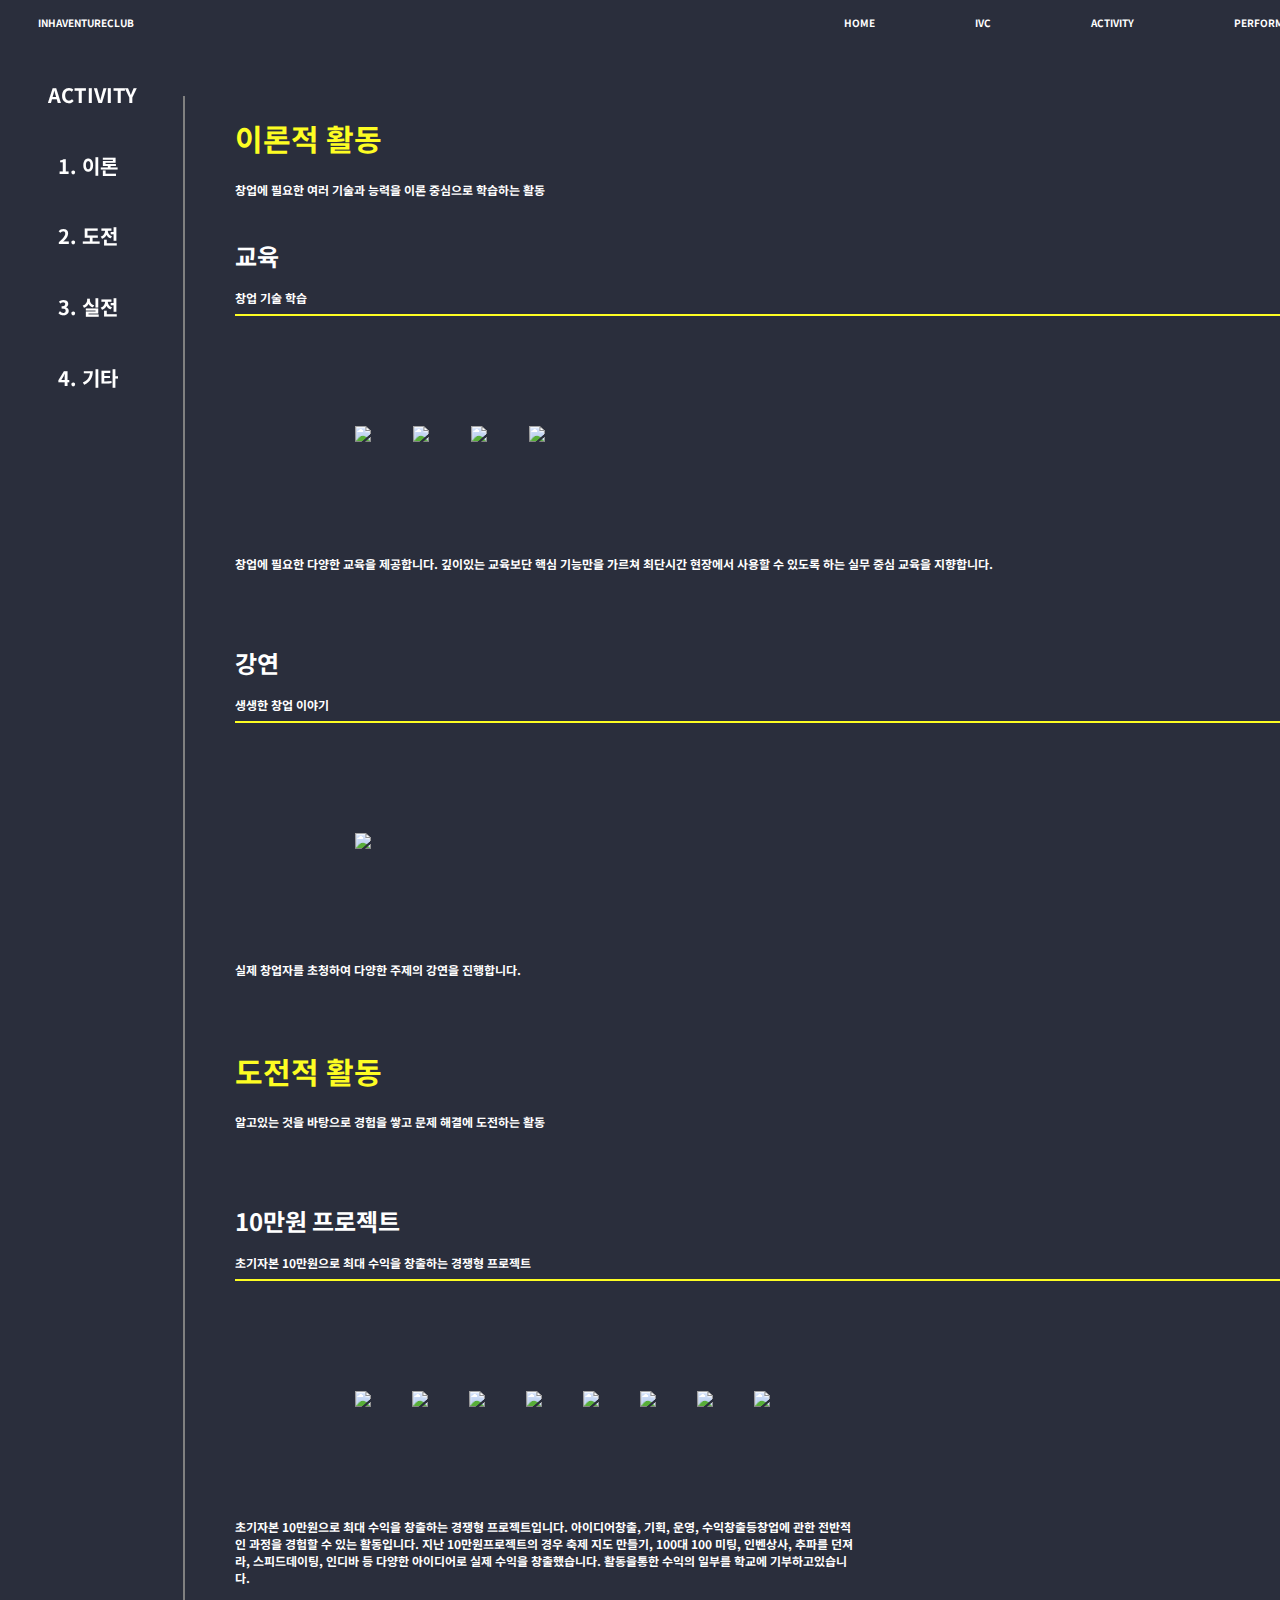
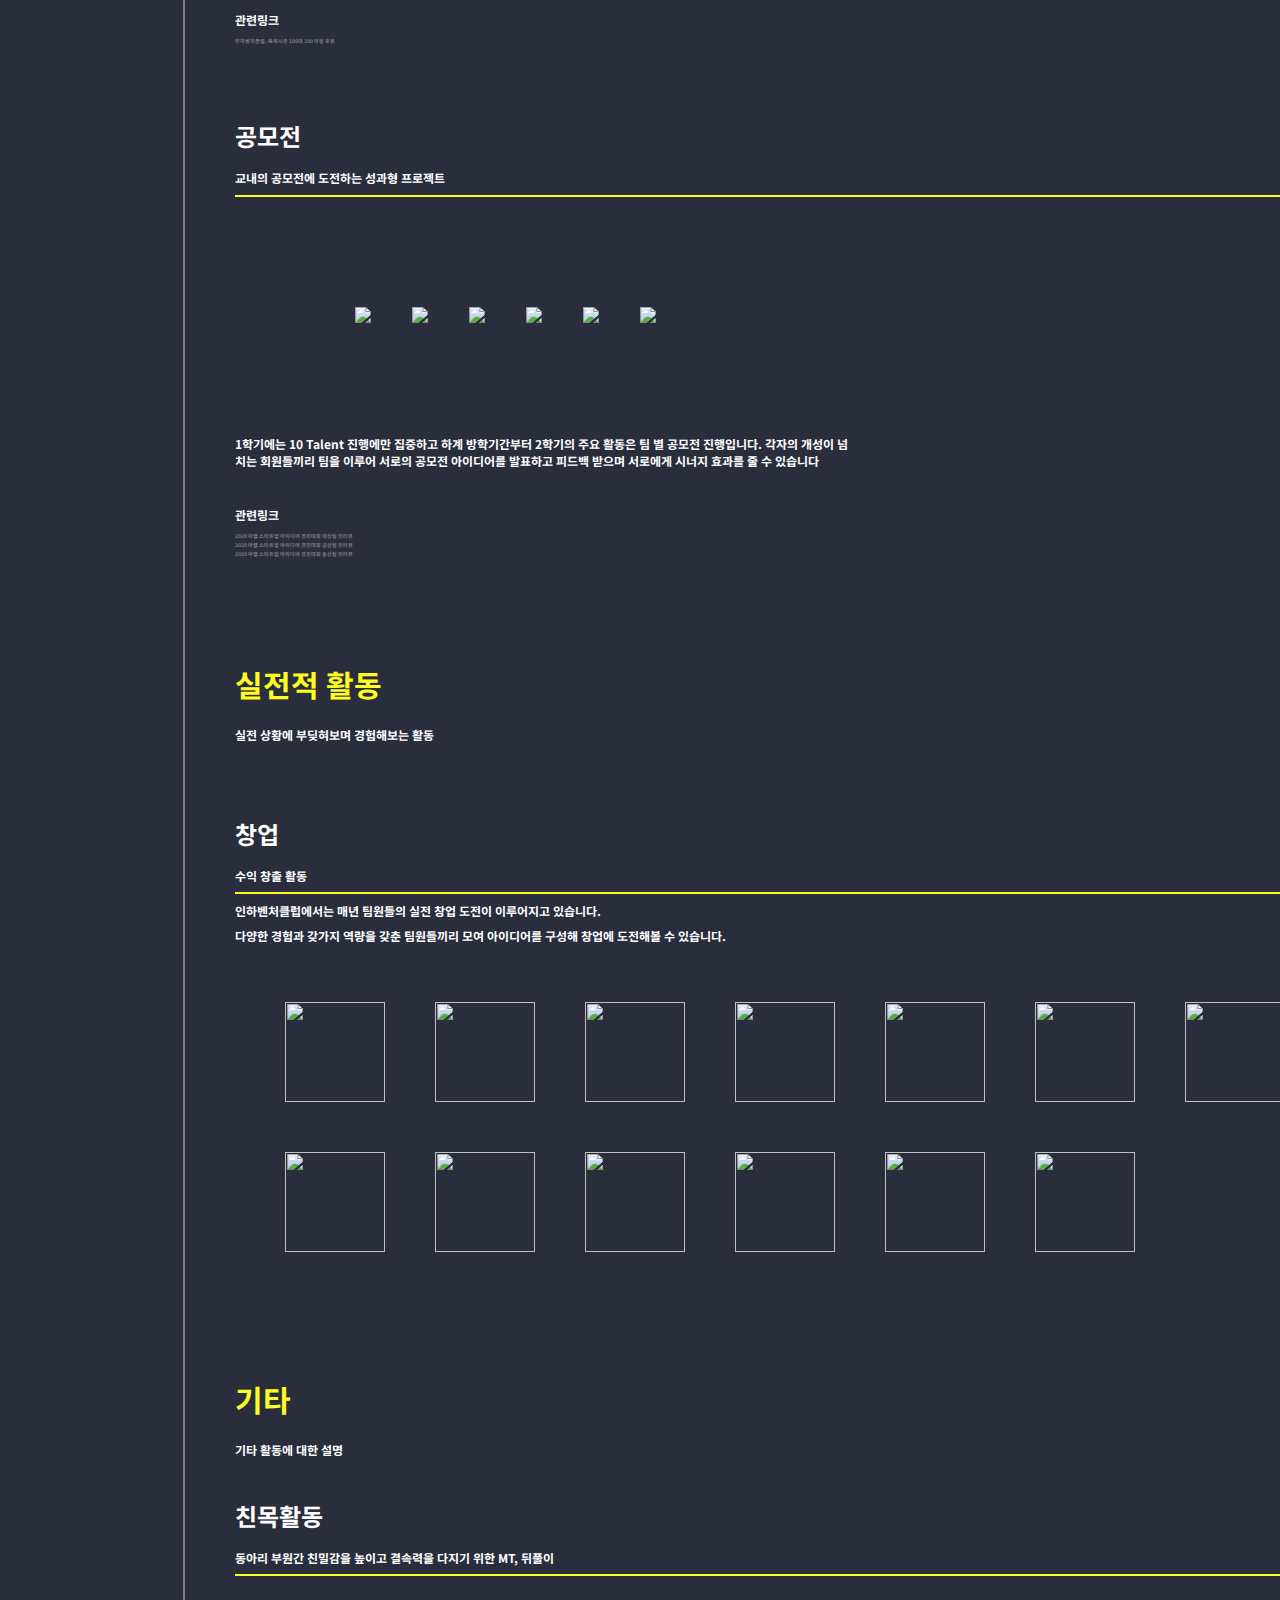
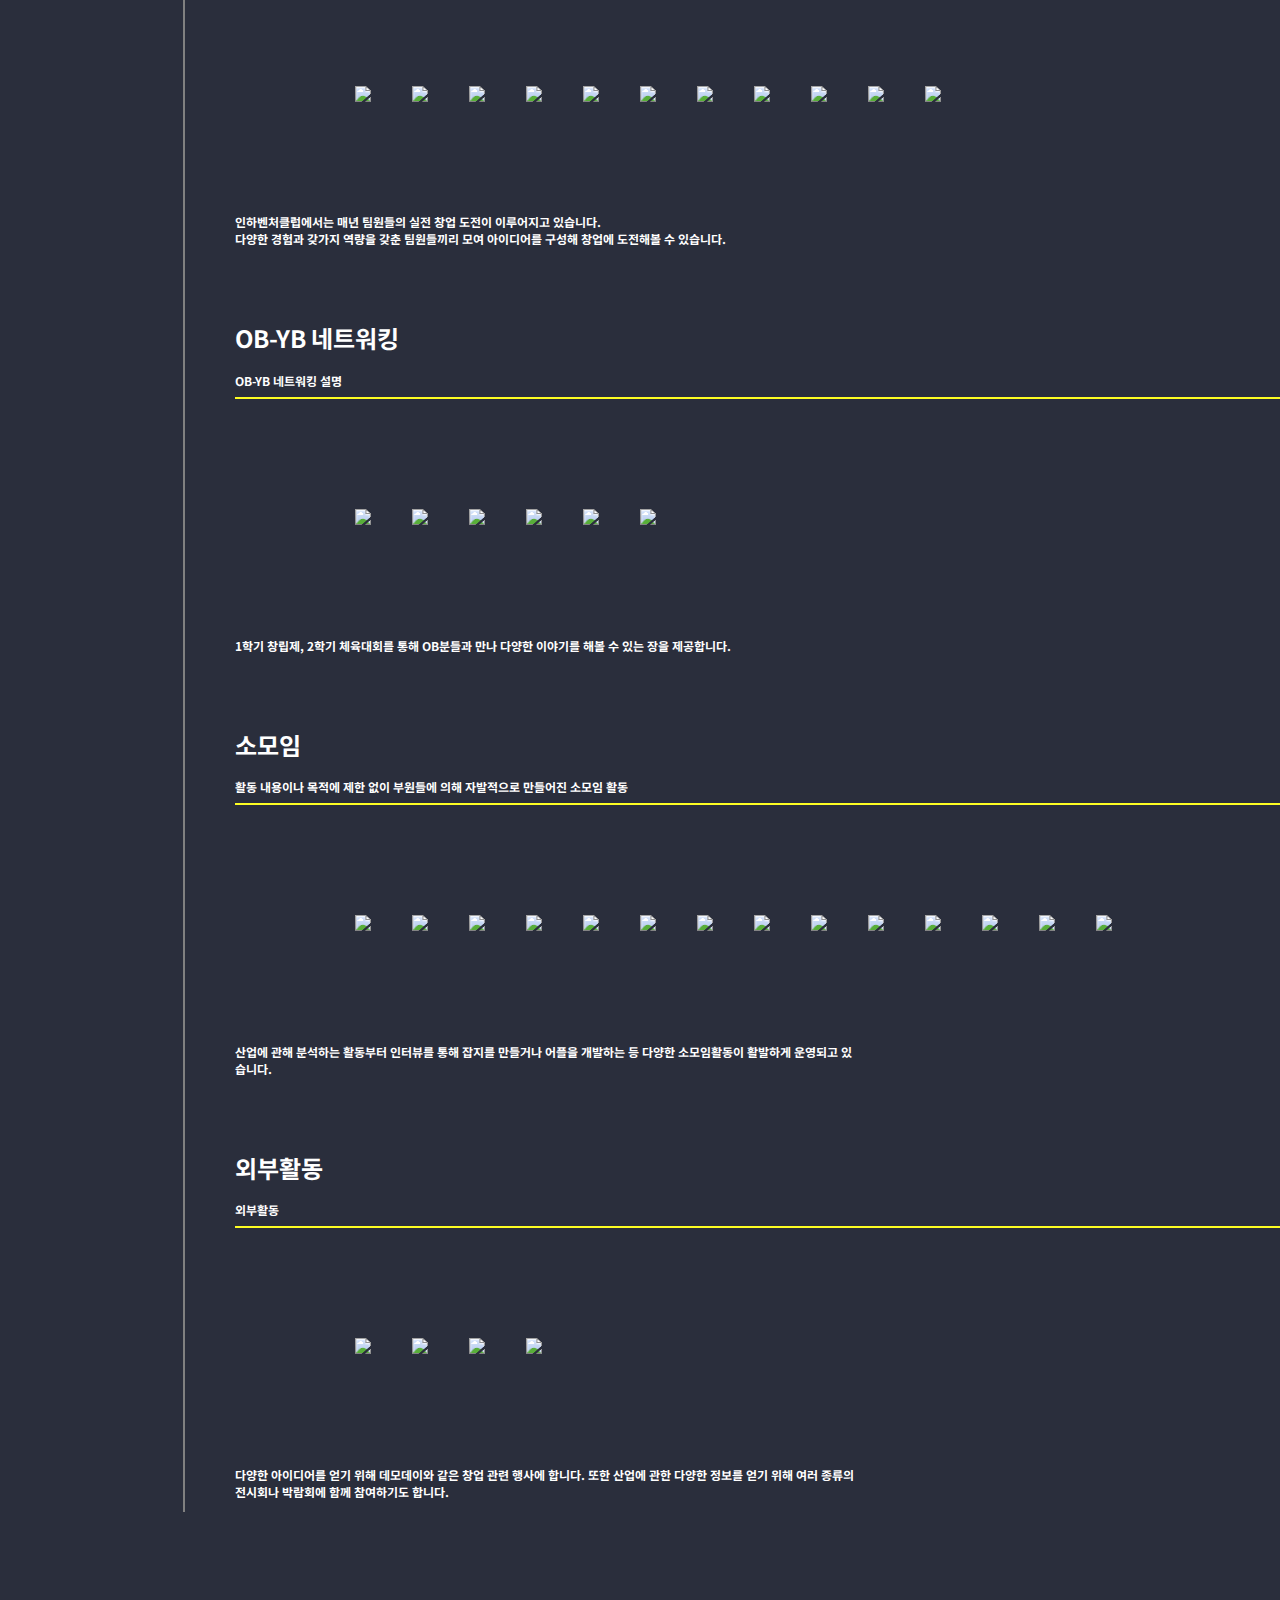
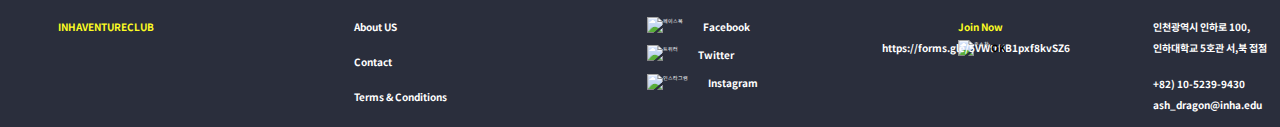
==== commit e595622d: "Update activity.html" ====
--- a/activity.html
+++ b/activity.html
@@ -5,12 +5,17 @@
     <meta charset="UTF-8">
     <link href="https://fonts.googleapis.com/css2?family=Noto+Sans+KR&display=swap" rel="stylesheet">
     <title>인하벤처클럽</title>
+  <link rel="stylesheet" type="text/css" href="slick/slick-theme.css">
+    <link rel="stylesheet" type="text/css" href="slick/slick.css">
+    <script type="text/javascript" src="jquery.js"></script>
+    <!-- Not Working
+    <script src="http://code.jquery.com/jquery-3.5.1.slim.js" integrity="sha256-DrT5NfxfbHvMHux31Lkhxg42LY6of8TaYyK50jnxRnM=" crossorigin="anonymous"></script>
+    --> 
+    <script type="text/javascript" src="slick/slick.min.js"></script>
+    <script type="text/javascript" src="slick/slick.js"></script>
+    <script type="text/javascript" src="http://kenwheeler.github.io/slick/slick/slick.min.js"></script>
+
     <link rel="icon" type="image/x-icon" href="image/icon/favicon.ico" />
-    <link rel="stylesheet" type="text/css" href="http://kenwheeler.github.io/slick/slick/slick.css" />
-    <link rel="stylesheet" type="text/css" href="http://kenwheeler.github.io/slick/slick/slick-theme.css" />
-    <script src="http://code.jquery.com/jquery-3.2.1.slim.min.js"
-            integrity="sha256-k2WSCIexGzOj3Euiig+TlR8gA0EmPjuc79OEeY5L45g=" crossorigin="anonymous"></script>
-    <script type="text/javascript" src="http://kenwheeler.github.io/slick/slick/slick.min.js"></script>
     <style>
         body {
             background-color: #2a2e3c;
@@ -357,7 +362,7 @@
                             <img src="image/activityImage/이론/교육/교육2.png">
                             <img src="image/activityImage/이론/교육/교육3.png">
                             <img src="image/activityImage/이론/교육/교육4.png">
-                            <img src="image/activityImage/이론/교육/교육1.png">
+                          
 
                         </div>
 
@@ -381,10 +386,7 @@
                                 <div style=" width:1000px; height: 100%; background-color: #2a2e3c; margin:100px"
                                      class="center">
                                     <img src="image/activityImage/이론/강연/강연1.png">
-                                    <img src="image/activityImage/이론/강연/강연1.png">
-                                    <img src="image/activityImage/이론/강연/강연1.png">
-                                    <img src="image/activityImage/이론/강연/강연1.png">
-
+                          
                                     <!--                        여기에 강연 사진 3개더 추가-->
                                 </div>
                             </div>
@@ -458,9 +460,7 @@
                                             <img src="image/activityImage/도전/공모전/공모전4.png">
                                             <img src="image/activityImage/도전/공모전/공모전5.png">
                                             <img src="image/activityImage/도전/공모전/공모전6.png">
-                                            <img src="image/activityImage/도전/공모전/대상팀 인터뷰.png">
-                                            <img src="image/activityImage/도전/공모전/금상팀 인터뷰.png">
-                                            <img src="image/activityImage/도전/공모전/동상팀 인터뷰.png">
+                                     
 
 
 
@@ -583,12 +583,7 @@
                                         <img src="image/activityImage/기타/친목/친목활동9.png">
                                         <img src="image/activityImage/기타/친목/친목활동10.png">
                                         <img src="image/activityImage/기타/친목/친목활동11.png">
-                                        <img src="image/activityImage/기타/친목/친목활동12.jpg">
-                                        <img src="image/activityImage/기타/친목/친목활동13.jpg">
-                                        <img src="image/activityImage/기타/친목/친목활동14.jpg">
-                                        <img src="image/activityImage/기타/친목/친목활동15.jpg">
-                                        <img src="image/activityImage/기타/친목/친목활동16.jpg">
-
+                                       
 
 
 
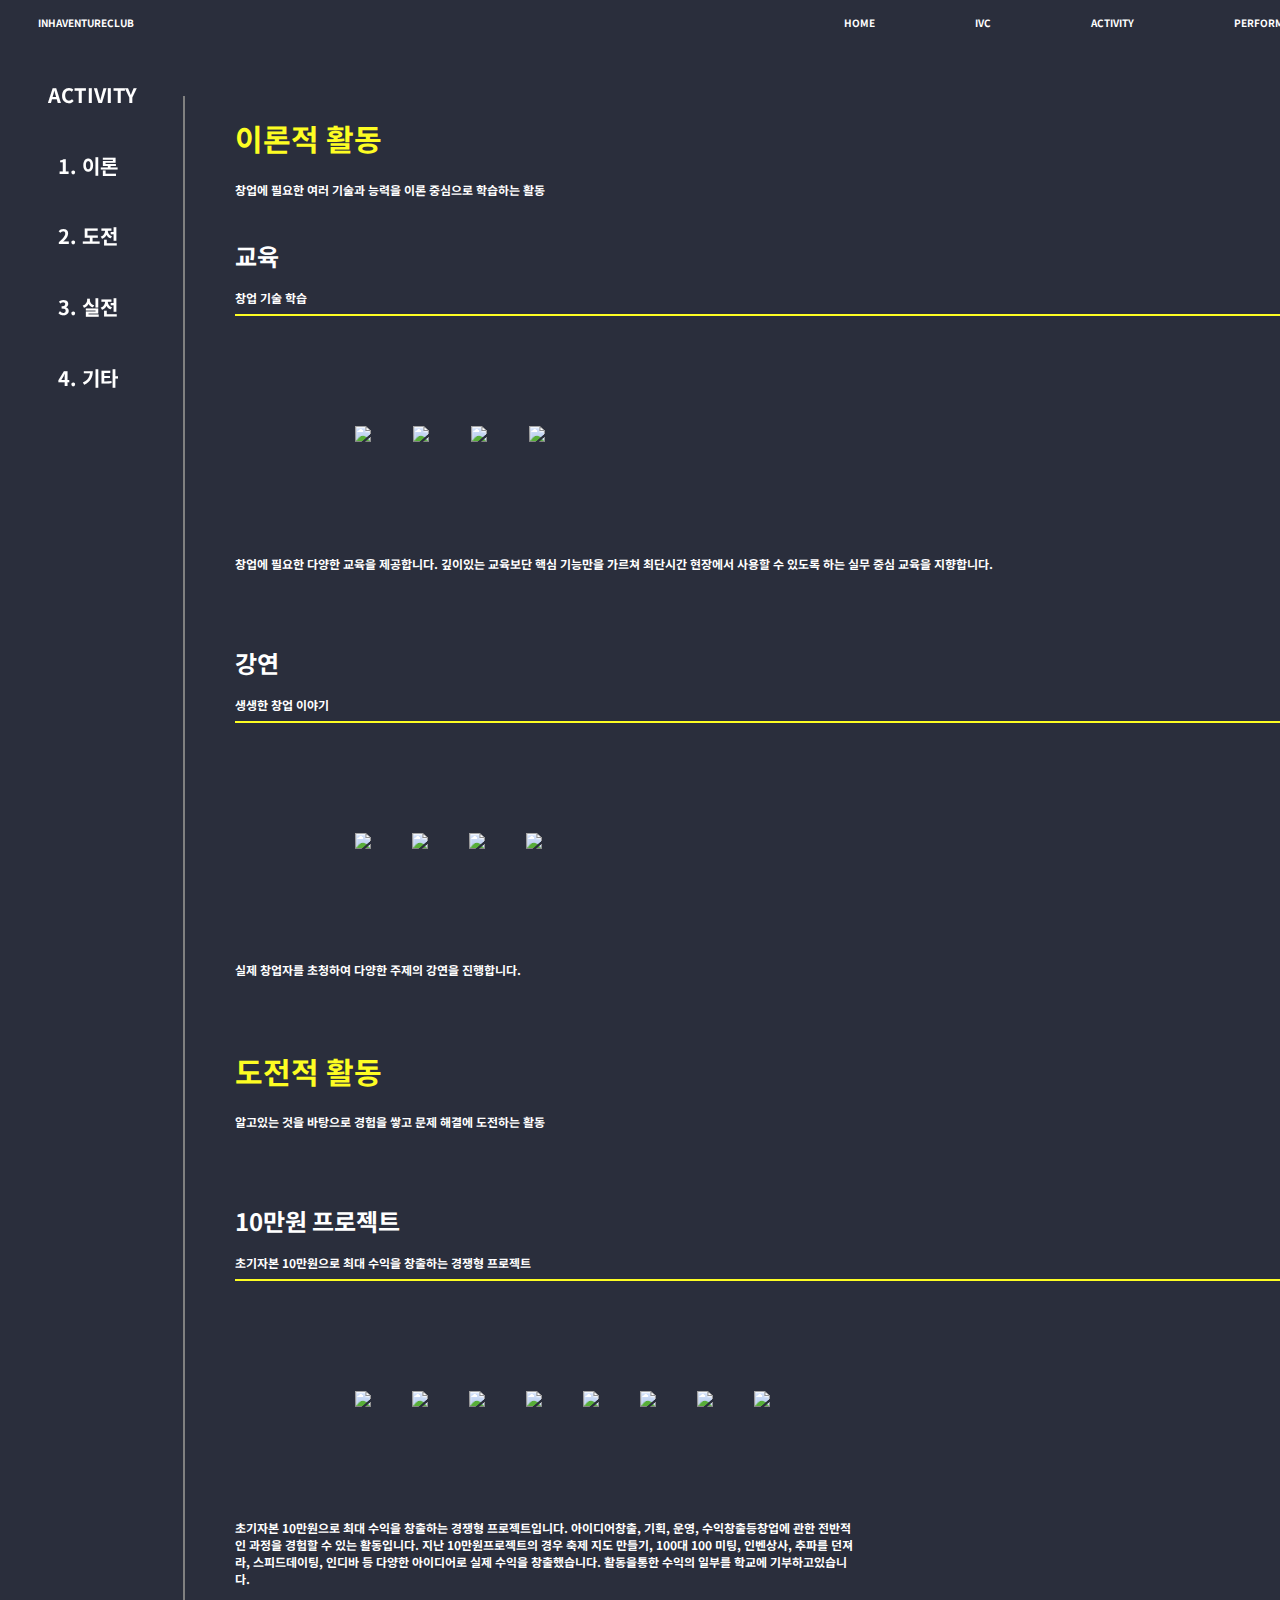
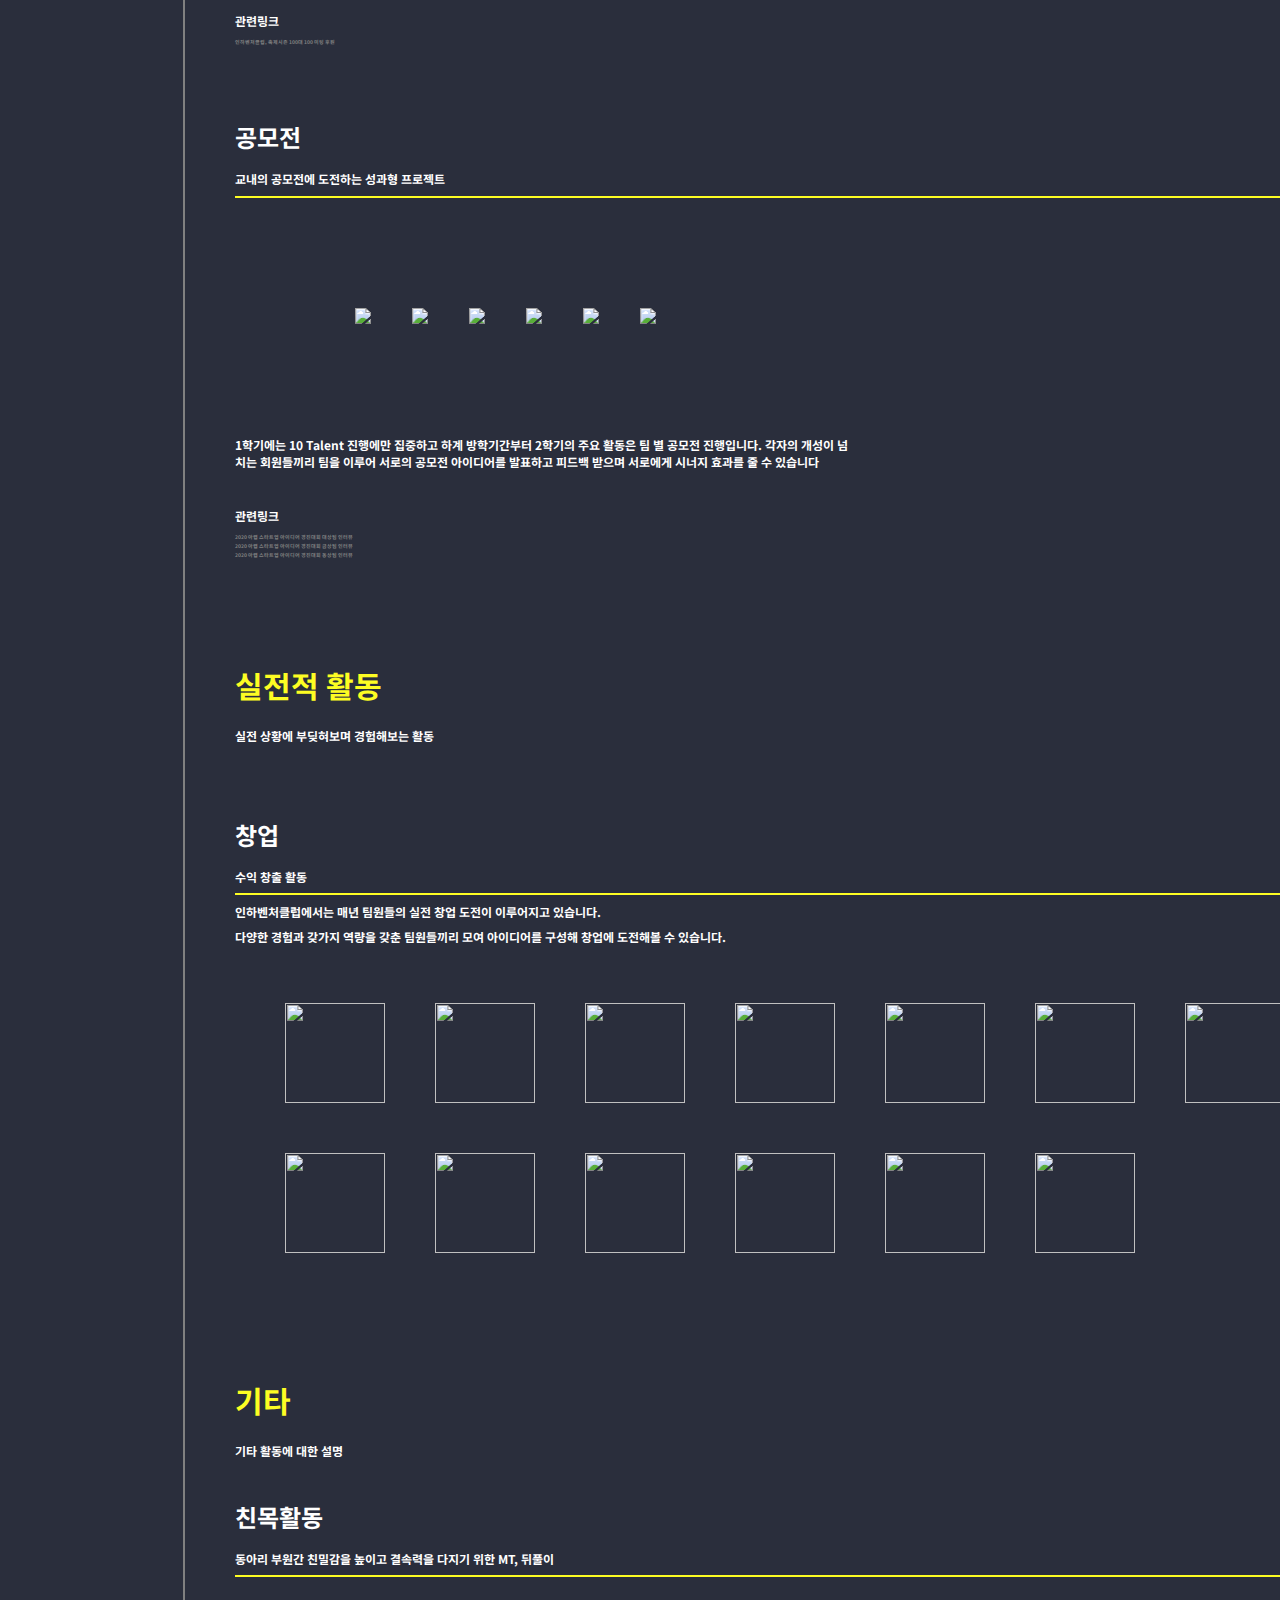
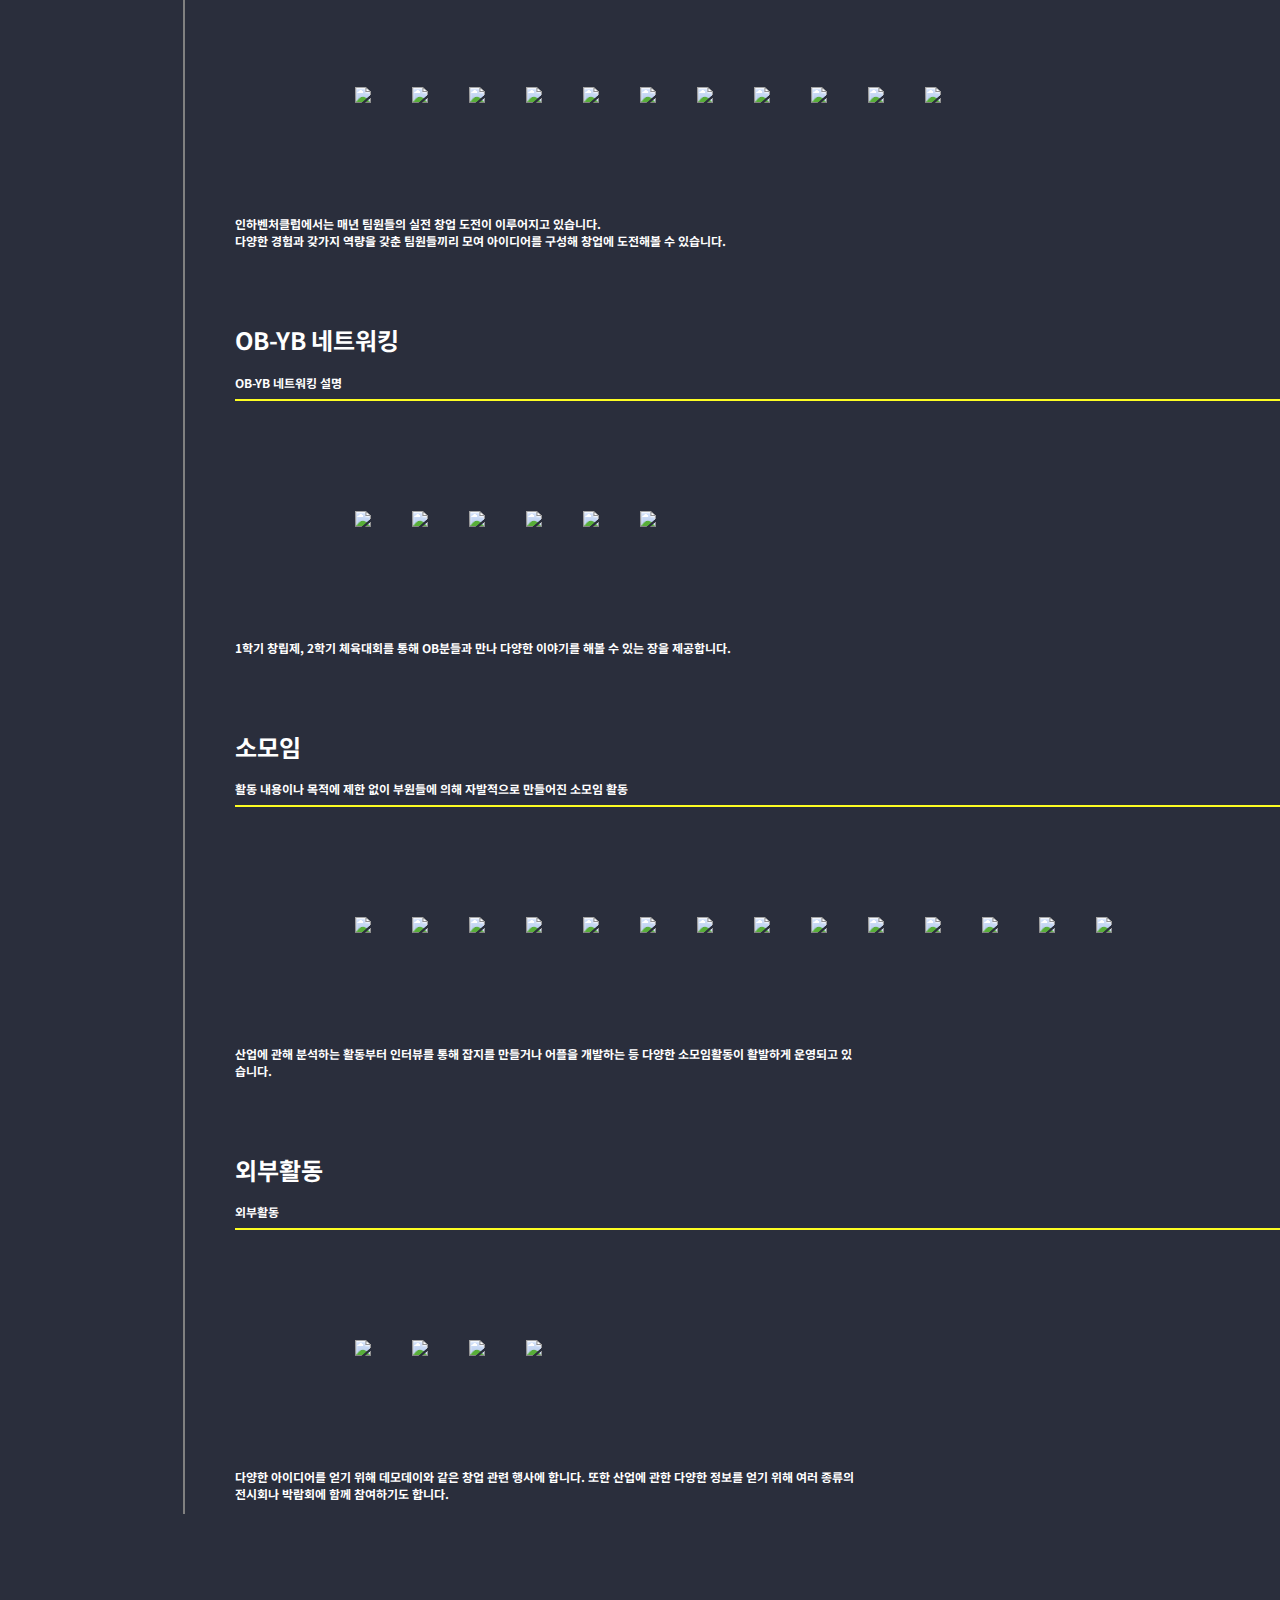
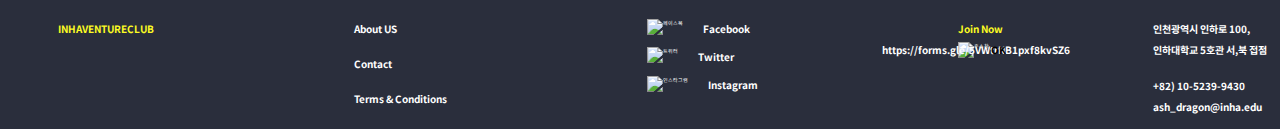
==== commit c3aa81ee: "Update activity.html" ====
--- a/activity.html
+++ b/activity.html
@@ -386,9 +386,12 @@
                                 <div style=" width:1000px; height: 100%; background-color: #2a2e3c; margin:100px"
                                      class="center">
                                     <img src="image/activityImage/이론/강연/강연1.png">
+                                    <img src="image/activityImage/이론/강연/강연2.jpg">
+                                    <img src="image/activityImage/이론/강연/강연3.jpg">
+                                    <img src="image/activityImage/이론/강연/강연3.jpg">
                           
                                     <!--                        여기에 강연 사진 3개더 추가-->
-                                </div>
+                         
                             </div>
                             <p style="margin-top: 20px">
 
@@ -700,6 +703,7 @@
                 </div>
             </div>
         </div>
+            </div>
             <div class="bot">
         <div class="bot1">
             <h1>INHAVENTURECLUB</h1>
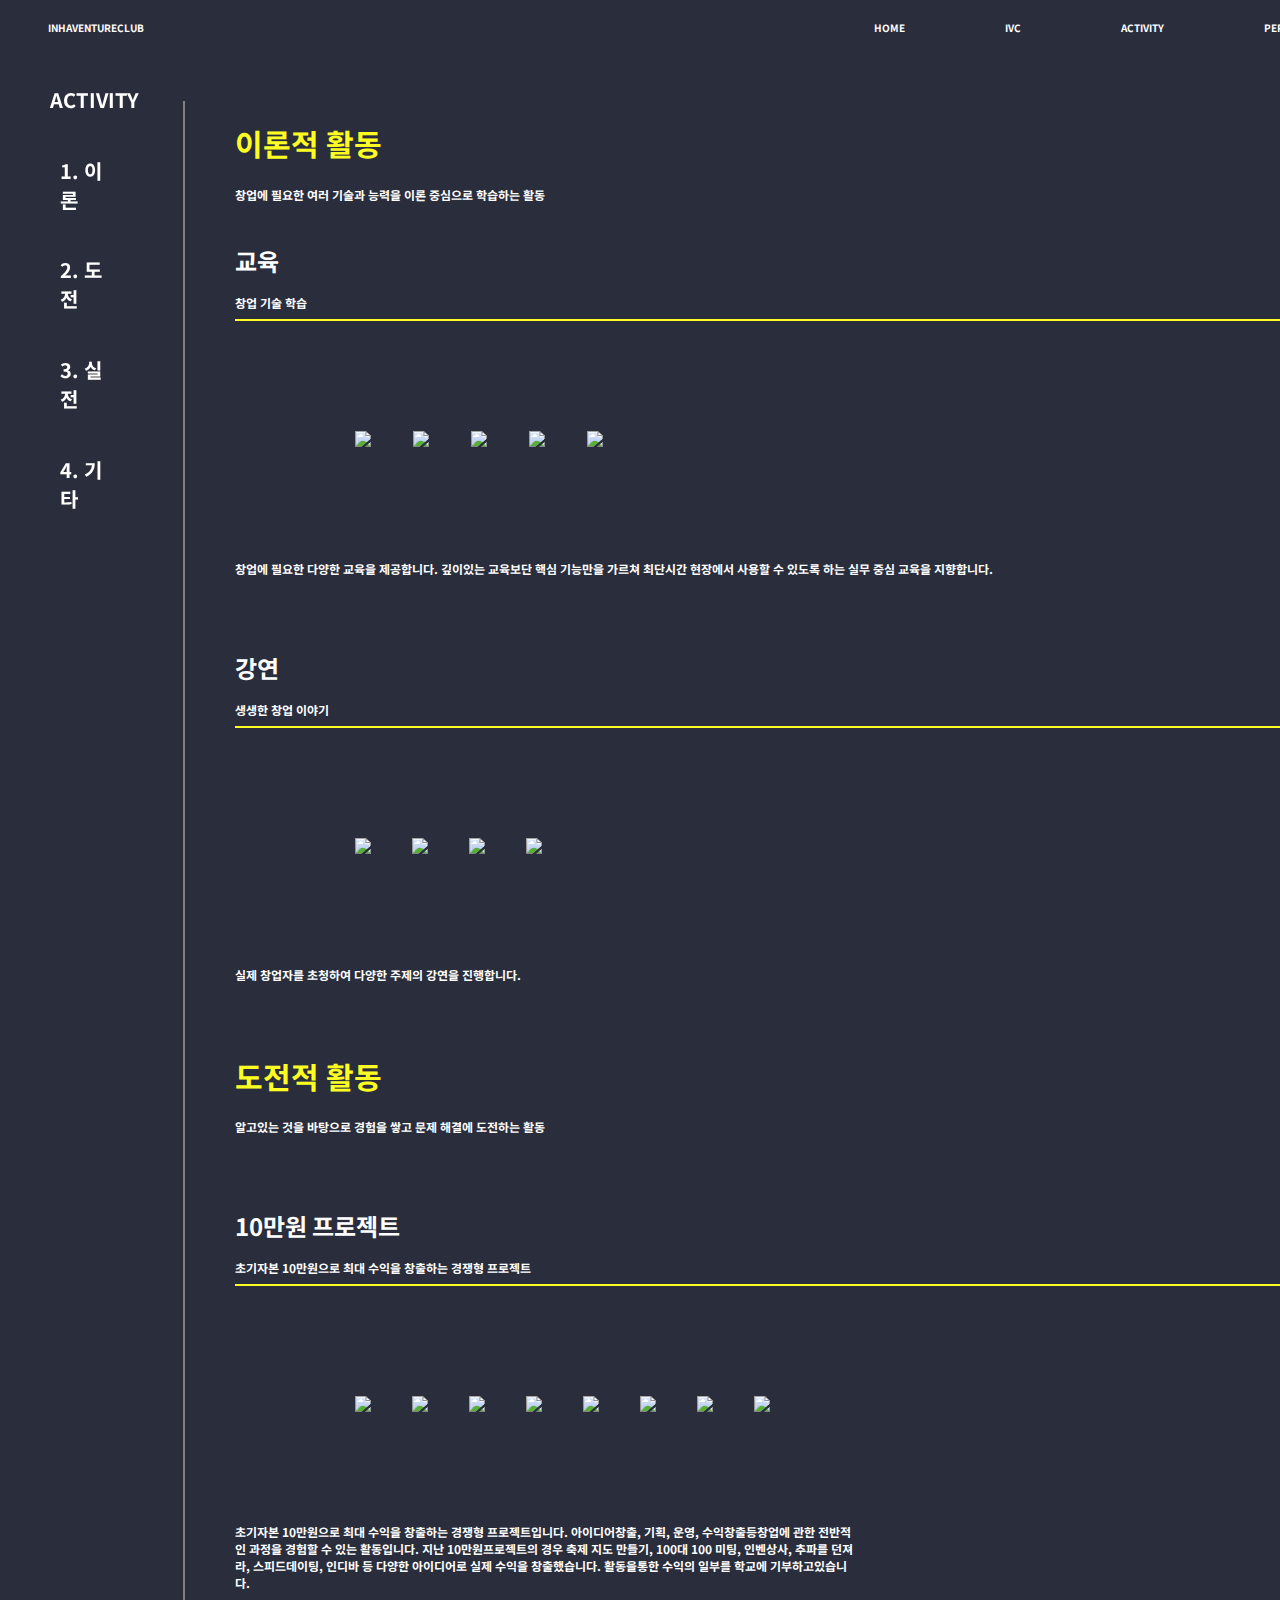
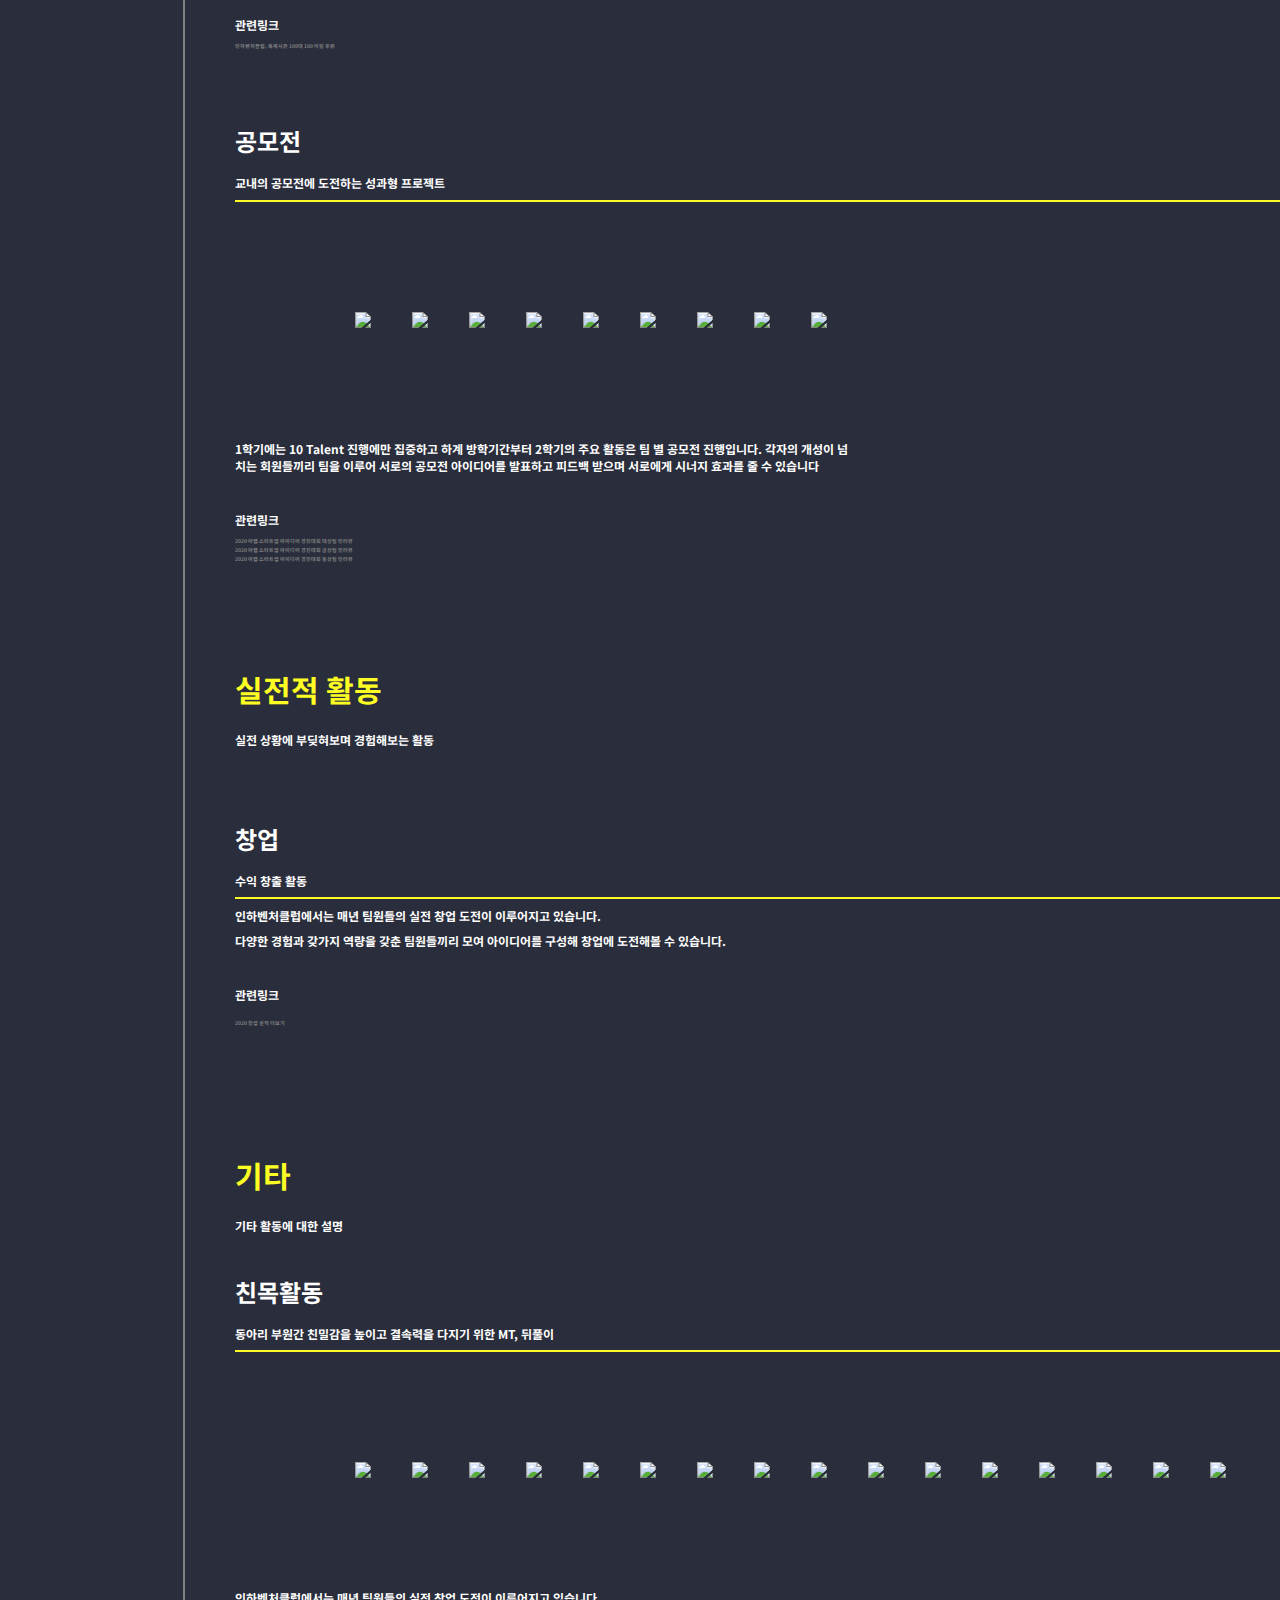
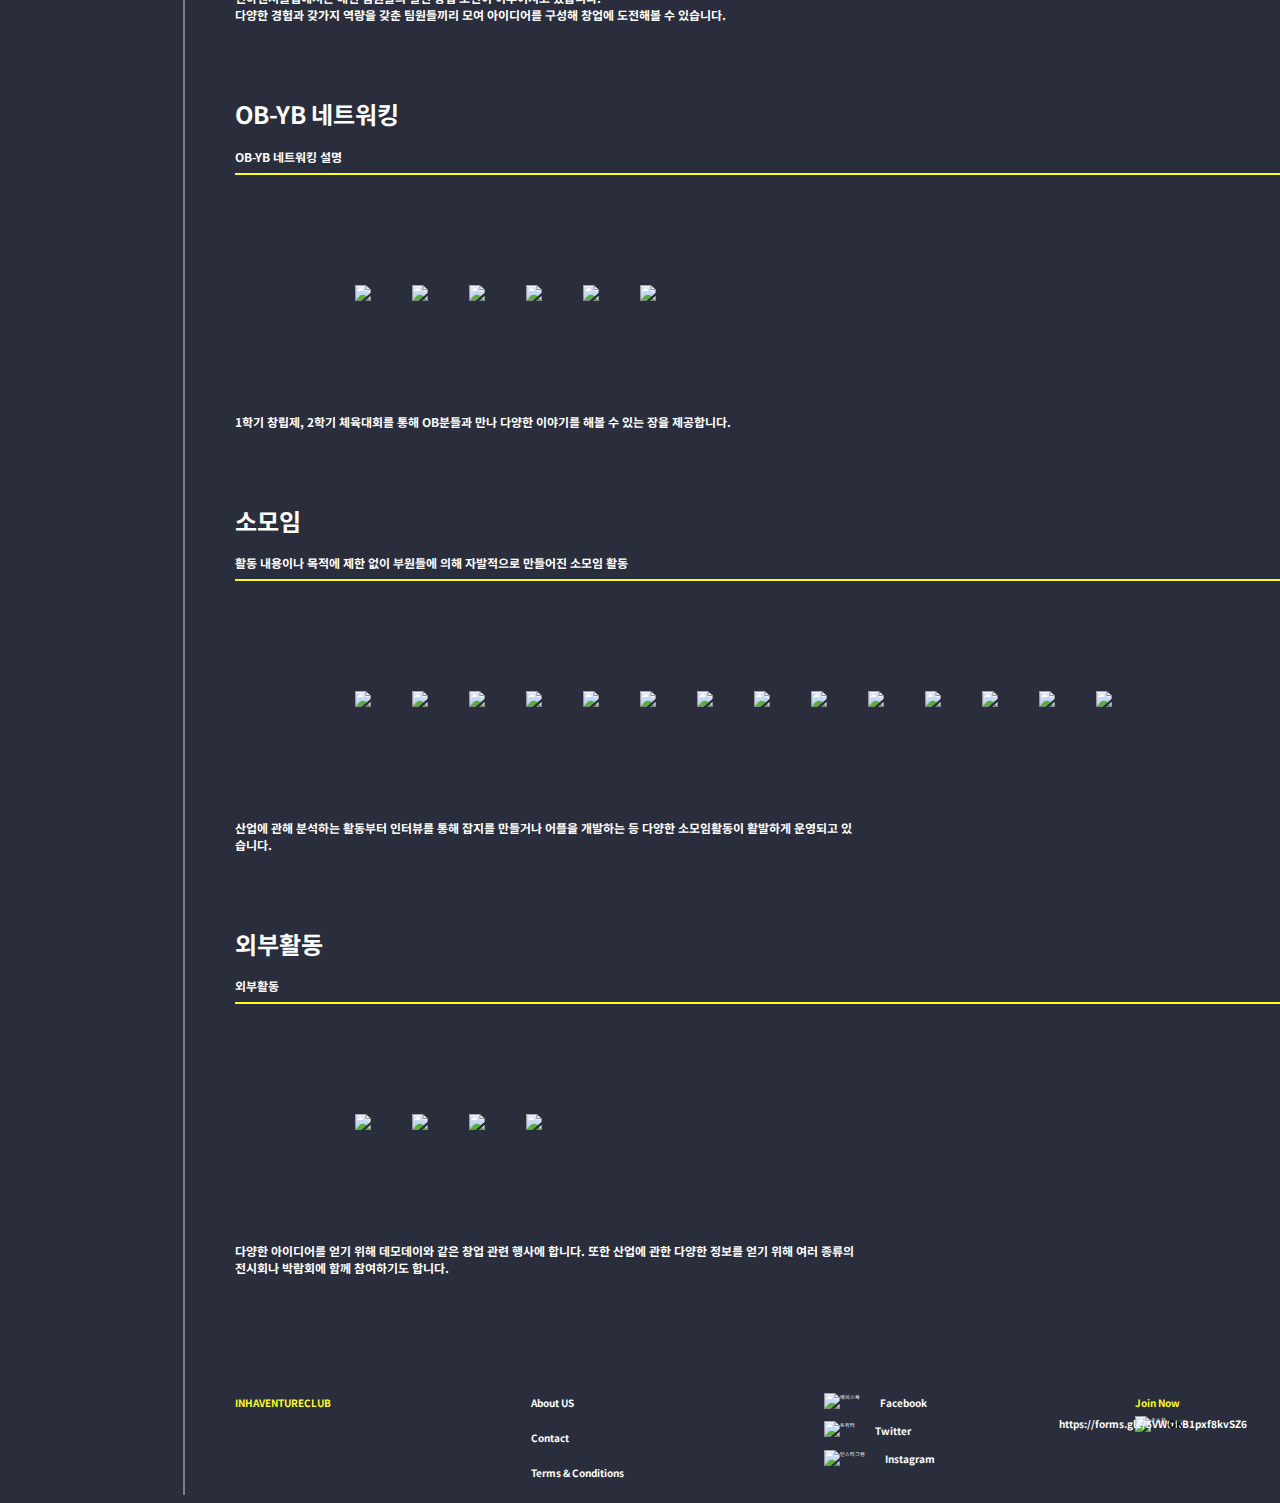
==== commit c260df53: "2020/09/25 민경 업데이트" ====
--- a/activity.html
+++ b/activity.html
@@ -5,17 +5,12 @@
     <meta charset="UTF-8">
     <link href="https://fonts.googleapis.com/css2?family=Noto+Sans+KR&display=swap" rel="stylesheet">
     <title>인하벤처클럽</title>
-  <link rel="stylesheet" type="text/css" href="slick/slick-theme.css">
-    <link rel="stylesheet" type="text/css" href="slick/slick.css">
-    <script type="text/javascript" src="jquery.js"></script>
-    <!-- Not Working
-    <script src="http://code.jquery.com/jquery-3.5.1.slim.js" integrity="sha256-DrT5NfxfbHvMHux31Lkhxg42LY6of8TaYyK50jnxRnM=" crossorigin="anonymous"></script>
-    --> 
-    <script type="text/javascript" src="slick/slick.min.js"></script>
-    <script type="text/javascript" src="slick/slick.js"></script>
+    <link rel="icon" type="image/x-icon" href="image/icon/favicon.ico" />
+    <link rel="stylesheet" type="text/css" href="http://kenwheeler.github.io/slick/slick/slick.css" />
+    <link rel="stylesheet" type="text/css" href="http://kenwheeler.github.io/slick/slick/slick-theme.css" />
+    <script src="http://code.jquery.com/jquery-3.2.1.slim.min.js"
+        integrity="sha256-k2WSCIexGzOj3Euiig+TlR8gA0EmPjuc79OEeY5L45g=" crossorigin="anonymous"></script>
     <script type="text/javascript" src="http://kenwheeler.github.io/slick/slick/slick.min.js"></script>
-
-    <link rel="icon" type="image/x-icon" href="image/icon/favicon.ico" />
     <style>
         body {
             background-color: #2a2e3c;
@@ -24,7 +19,13 @@
             color: white;
 
         }
-        
+
+        .up {
+            display: flex;
+            font-size: 7px;
+            margin-bottom: 10px;
+        }
+
         .rink a:link {
             text-decoration: none;
             color: gray;
@@ -45,36 +46,35 @@
             color: lightseagreen;
         }
 
-         .up {
-            display: flex;
-            font-size: 7px;
-            color: white;
-            margin-bottom: 10px;
-        }
-
         .up .up0 {
             margin-right: 550px;
-            margin-left: 30px;
+            margin-left: 40px;
+            margin-top: 5px;
         }
 
         .up .up1 {
-            margin-left: 160px;
+            margin-left: 180px;
+            margin-top: 5px;
         }
 
         .up .up2 {
+            margin-top: 5px;
             margin-left: 100px;
         }
 
         .up .up3 {
             margin-left: 100px;
+            margin-top: 5px;
         }
 
         .up .up4 {
             margin-left: 100px;
+            margin-top: 5px;
         }
 
         .up .up5 {
             margin-left: 100px;
+            margin-top: 5px;
         }
 
 
@@ -218,13 +218,18 @@
             margin-top: 30px;
         }
 
+        .js {
+            margin-left: 20px;
+        }
+
+        .entire .start1 {
+            margin-left: 30px;
+        }
+
         .entire .start {
             position: fixed;
-            width: 30%;
-            margin-left: 40px;
-        }
-        .side{
-            margin-left: 10px;
+            width: 6%;
+            margin-left: 22px;
         }
 
         .entire .challenge0 {
@@ -271,562 +276,539 @@
 </head>
 
 <body>
-<div class="up" style="font-family: 'Noto Sans KR', sans-serif;">
-    <div class="up0">
-        <a href="index.html">
-            <h1>INHAVENTURECLUB</h1>
-        </a>
+    <div class="up" style="font-family: 'Noto Sans KR', sans-serif;">
+        <div class="up0">
+            <a href="index.html">
+                <h1>INHAVENTURECLUB</h1>
+            </a>
+        </div>
+        <div class="up1">
+            <a href="index.html">
+                <h1>HOME</h1>
+            </a>
+        </div>
+        <div class="up2">
+            <a href="javascript:alert('곧 업데이트 예정입니다.');">
+                <h1>IVC</h1>
+            </a>
+        </div>
+        <div class="up3">
+            <a href="activity.html">
+                <h1>ACTIVITY</h1>
+            </a>
+        </div>
+        <div class="up4">
+            <a href="performance.html">
+                <h1>PERFORMANCE</h1>
+            </a>
+        </div>
+        <div class="up5">
+            <a href="javascript:alert('곧 업데이트 예정입니다.');">
+                <h1>NEWS</h1>
+            </a>
+        </div>
     </div>
-    <div class="up1">
-        <a href="index.html">
-            <h1>HOME</h1>
-        </a>
-    </div>
-    <div class="up2">
-        <a href="javascript:alert('곧 업데이트 예정입니다.');">
-            <h1>IVC</h1>
-        </a>
-    </div>
-    <div class="up3">
-        <a href="activity.html">
-            <h1>ACTIVITY</h1>
-        </a>
-    </div>
-    <div class="up4">
-        <a href="javascript:alert('곧 업데이트 예정입니다.');">
-            <h1>PERFORMANCE</h1>
-        </a>
-    </div>
-    <div class="up5">
-        <a href="news.html">
-            <h1>NEWS</h1>
-        </a>
-    </div>
-</div>
-
-<div class="entire">
-
-    <div class="start">
-
-        <div class="js" style="font-size: 10px">
-
-            <h1>ACTIVITY</h1>
-            <br>
-            <div class ='side'>
-            <a href="#challenge" style="font-size: 10px">
-                <h1>1. 이론</h1>
-            </a><br>
-
-
-            <a href="#challenge3" style="font-size: 10px">
-                <h1>2. 도전</h1>
-            </a><br>
-
-            <a href="#challenge4" style="font-size: 10px">
-                <h1>3. 실전</h1>
-            </a><br>
-
-
-            <a href="#challenge5" style="font-size: 10px">
-                <h1>4. 기타</h1>
-            </a>
+
+    <div class="entire">
+
+        <div class="start">
+
+            <div class="js">
+                <h1>ACTIVITY</h1>
+            </div>
+            <div class="start1">
+                <br>
+                <a href="#challenge" style="font-size: 10px">
+                    <h1>1. 이론</h1>
+                </a><br>
+
+                <a href="#challenge3" style="font-size: 10px">
+                    <h1>2. 도전</h1>
+                </a><br>
+
+
+                <a href="#challenge4" style="font-size: 10px">
+                    <h1>3. 실전</h1>
+                </a><br>
+
+
+                <a href="#challenge5" style="font-size: 10px">
+                    <h1>4. 기타</h1>
+                </a>
             </div>
         </div>
-    </div>
-    <div style="width : 80%;">
-        <div style="border-left:2px solid gray; margin-left: 175px">
-
-            <div class="challenge0" style="font-weight: bold">
-
-                <div class="oh">
-                    <div id="challenge">
-                        <h1>이론적 활동</h1>
-                    </div>
-
-                    <div class="challenge2" style="font-size: 6px">
-                        <h1>창업에 필요한 여러 기술과 능력을 이론 중심으로 학습하는 활동</h1>
-                    </div>
-                    <div style="width:80%;">
-                        <div style="border-bottom:2px solid #fdfd23; margin-top: 30px; width: 1200px">
-                            <div class="challenge1">
-                                <h1>교육</h1>
-                            </div>
-                            <div class="challenge2" style="font-size: 6px">
-                                <h1>창업 기술 학습</h1>
-                            </div>
+        <div style="width:80%;">
+            <div style="border-left:2px solid gray; margin-left: 175px">
+
+                <div class="challenge0" style="font-weight: bold">
+
+                    <div class="oh">
+                        <div id="challenge">
+                            <h1>이론적 활동</h1>
                         </div>
 
-                        <div style=" width:1000px; height: 100%; background-color: #2a2e3c; margin:100px"
-                             class="center">
-                            <img src="image/activityImage/이론/교육/교육1.png">
-                            <img src="image/activityImage/이론/교육/교육2.png">
-                            <img src="image/activityImage/이론/교육/교육3.png">
-                            <img src="image/activityImage/이론/교육/교육4.png">
-                          
-
+                        <div class="challenge2" style="font-size: 6px">
+                            <h1>창업에 필요한 여러 기술과 능력을 이론 중심으로 학습하는 활동</h1>
                         </div>
-
-                        <p style="margin-top: 20px">
-                            창업에 필요한 다양한 교육을 제공합니다. 깊이있는 교육보단 핵심 기능만을
-                            가르쳐 최단시간 현장에서 사용할 수 있도록 하는 실무 중심 교육을
-                            지향합니다.
-                        </p>
-                        <div class="challenge2" style="margin-top: 20px" style="font-size: 6px">
-
-                            <div class="challenge1">
-                                <br>
-                                <h1>강연</h1>
-                            </div>
-                            <div class="challenge2" style="font-size: 6px">
-                                <div style="width:80%;">
-                                    <div style="border-bottom:2px solid #fdfd23; width: 1200px;">
-                                        <h1>생생한 창업 이야기</h1>
-                                    </div>
+                        <div style="width:80%;">
+                            <div style="border-bottom:2px solid #fdfd23; margin-top: 30px; width: 1200px">
+                                <div class="challenge1">
+                                    <h1>교육</h1>
                                 </div>
-                                <div style=" width:1000px; height: 100%; background-color: #2a2e3c; margin:100px"
-                                     class="center">
-                                    <img src="image/activityImage/이론/강연/강연1.png">
-                                    <img src="image/activityImage/이론/강연/강연2.jpg">
-                                    <img src="image/activityImage/이론/강연/강연3.jpg">
-                                    <img src="image/activityImage/이론/강연/강연3.jpg">
-                          
-                                    <!--                        여기에 강연 사진 3개더 추가-->
-                         
-                            </div>
+                                <div class="challenge2" style="font-size: 6px">
+                                    <h1>창업 기술 학습</h1>
+                                </div>
+                            </div>
+
+                            <div style=" width:1000px; height: 100%; background-color: #2a2e3c; margin:100px"
+                                class="center">
+                                <img src="image/activityImage/이론/교육/교육1.png">
+                                <img src="image/activityImage/이론/교육/교육2.png">
+                                <img src="image/activityImage/이론/교육/교육3.png">
+                                <img src="image/activityImage/이론/교육/교육4.png">
+                                <img src="image/activityImage/이론/교육/교육1.png">
+
+                            </div>
+
                             <p style="margin-top: 20px">
-
-                                실제 창업자를 초청하여 다양한 주제의 강연을 진행합니다.
+                                창업에 필요한 다양한 교육을 제공합니다. 깊이있는 교육보단 핵심 기능만을
+                                가르쳐 최단시간 현장에서 사용할 수 있도록 하는 실무 중심 교육을
+                                지향합니다.
                             </p>
-
-                            <div class="hi" style="margin-top: 30px;">
-                                <div id="challenge3">
+                            <div class="challenge2" style="margin-top: 20px" style="font-size: 6px">
+
+                                <div class="challenge1">
                                     <br>
-                                    <h1>도전적 활동</h1>
+                                    <h1>강연</h1>
                                 </div>
-
                                 <div class="challenge2" style="font-size: 6px">
-                                    <h1>알고있는 것을 바탕으로 경험을 쌓고 문제 해결에 도전하는 활동</h1>
+                                    <div style="width:80%;">
+                                        <div style="border-bottom:2px solid #fdfd23; width: 1200px;">
+                                            <h1>생생한 창업 이야기</h1>
+                                        </div>
+                                    </div>
+                                    <div style=" width:1000px; height: 100%; background-color: #2a2e3c; margin:100px"
+                                        class="center">
+                                        <img src="image/activityImage/이론/강연/강연1.png">
+                                        <img src="image/activityImage/이론/강연/강연1.png">
+                                        <img src="image/activityImage/이론/강연/강연1.png">
+                                        <img src="image/activityImage/이론/강연/강연1.png">
+
+                                        <!--                        여기에 강연 사진 3개더 추가-->
+                                    </div>
                                 </div>
-                                <div style="width:80%;">
-                                    <div style="border-bottom:2px solid #fdfd23; margin-top: 30px; width: 1200px">
+                                <p style="margin-top: 20px">
+
+                                    실제 창업자를 초청하여 다양한 주제의 강연을 진행합니다.
+                                </p>
+
+                                <div class="hi" style="margin-top: 30px;">
+                                    <div id="challenge3">
+                                        <br>
+                                        <h1>도전적 활동</h1>
+                                    </div>
+
+                                    <div class="challenge2" style="font-size: 6px">
+                                        <h1>알고있는 것을 바탕으로 경험을 쌓고 문제 해결에 도전하는 활동</h1>
+                                    </div>
+                                    <div style="width:80%;">
+                                        <div style="border-bottom:2px solid #fdfd23; margin-top: 30px; width: 1200px">
+                                            <div class="challenge1">
+                                                <br>
+                                                <h1>10만원 프로젝트</h1>
+                                            </div>
+                                            <div class="challenge2" style="font-size: 6px">
+                                                <h1>초기자본 10만원으로 최대 수익을 창출하는 경쟁형 프로젝트</h1>
+                                            </div>
+                                        </div>
+
+                                        <div style=" width:1000px; height: 100%; background-color: #2a2e3c; margin:100px"
+                                            class="center">
+                                            <img src="image/activityImage/도전/10만원프로젝트/10만원1.png">
+                                            <img src="image/activityImage/도전/10만원프로젝트/10만원2.png">
+                                            <img src="image/activityImage/도전/10만원프로젝트/10만원3.png">
+                                            <img src="image/activityImage/도전/10만원프로젝트/10만원4.png">
+                                            <img src="image/activityImage/도전/10만원프로젝트/10만원5.png">
+                                            <img src="image/activityImage/도전/10만원프로젝트/10만원6.png">
+                                            <img src="image/activityImage/도전/10만원프로젝트/10만원7.png">
+                                            <img src="image/activityImage/도전/10만원프로젝트/10만원8.png">
+
+
+                                        </div>
+                                        <div class="challenge2" style="font-size: 6px">
+                                            <h1>초기자본 10만원으로 최대 수익을 창출하는 경쟁형 프로젝트입니다. 아이디어창출, 기획, 운영, 수익창출등창업에 관한 전반적인
+                                                과정을 경험할 수 있는 활동입니다.
+                                                지난 10만원프로젝트의 경우 축제 지도 만들기, 100대 100 미팅, 인벤상사, 추파를 던져라, 스피드데이팅, 인디바 등 다양한
+                                                아이디어로 실제 수익을 창출했습니다.
+                                                활동을통한 수익의 일부를 학교에 기부하고있습니다.</h1><br>
+                                        </div>
+                                        <div class="challenge2" style="font-size: 6px">
+                                            <h1>관련링크</h1>
+                                            <div class="rink">
+                                                <a href="https://news.mt.co.kr/mtview.php?no=2012051610092228936">인하벤처클럽,
+                                                    축제시즌 100대 100 미팅 후원</a><br>
+                                            </div>
+                                        </div>
                                         <div class="challenge1">
                                             <br>
-                                            <h1>10만원 프로젝트</h1>
-                                        </div>
-                                        <div class="challenge2" style="font-size: 6px">
-                                            <h1>초기자본 10만원으로 최대 수익을 창출하는 경쟁형 프로젝트</h1>
-                                        </div>
-                                    </div>
-
-                                    <div style=" width:1000px; height: 100%; background-color: #2a2e3c; margin:100px"
-                                         class="center">
-                                        <img src="image/activityImage/도전/10만원프로젝트/10만원1.png">
-                                        <img src="image/activityImage/도전/10만원프로젝트/10만원2.png">
-                                        <img src="image/activityImage/도전/10만원프로젝트/10만원3.png">
-                                        <img src="image/activityImage/도전/10만원프로젝트/10만원4.png">
-                                        <img src="image/activityImage/도전/10만원프로젝트/10만원5.png">
-                                        <img src="image/activityImage/도전/10만원프로젝트/10만원6.png">
-                                        <img src="image/activityImage/도전/10만원프로젝트/10만원7.png">
-                                        <img src="image/activityImage/도전/10만원프로젝트/10만원8.png">
-
-
-                                    </div>
-                                    <div class="challenge2" style="font-size: 6px">
-                                        <h1>초기자본 10만원으로 최대 수익을 창출하는 경쟁형 프로젝트입니다. 아이디어창출, 기획, 운영, 수익창출등창업에 관한 전반적인
-                                            과정을 경험할 수 있는 활동입니다.
-                                            지난 10만원프로젝트의 경우 축제 지도 만들기, 100대 100 미팅, 인벤상사, 추파를 던져라, 스피드데이팅, 인디바 등 다양한
-                                            아이디어로 실제 수익을 창출했습니다.
-                                            활동을통한 수익의 일부를 학교에 기부하고있습니다.</h1><br>
-                                    </div>
-                                    <div class="challenge2" style="font-size: 6px">
-                                        <h1>관련링크</h1>
-                                        <div class="rink">
-                                            <a href="https://news.mt.co.kr/mtview.php?no=2012051610092228936">인하벤처클럽,
-                                                축제시즌 100대 100 미팅 후원</a><br>
-                                        </div>
-                                    </div>
-                                    <div class="challenge1">
-                                        <br>
-                                        <h1>공모전</h1>
-                                    </div>
-                                    <div class="challenge2" style="font-size: 6px">
-                                        <div style="width:80%;">
-                                            <div style="border-bottom:2px solid #fdfd23; width: 1200px;">
-                                                <h1>교내의 공모전에 도전하는 성과형 프로젝트</h1>
-                                            </div>
-                                        </div>
-                                        <div style=" width:1000px; height: 100%; background-color: #2a2e3c; margin:100px"
-                                             class="center">
-                                            <img src="image/activityImage/도전/공모전/공모전1.png">
-                                            <img src="image/activityImage/도전/공모전/공모전2.png">
-                                            <img src="image/activityImage/도전/공모전/공모전3.png">
-                                            <img src="image/activityImage/도전/공모전/공모전4.png">
-                                            <img src="image/activityImage/도전/공모전/공모전5.png">
-                                            <img src="image/activityImage/도전/공모전/공모전6.png">
-                                     
-
-
-
-                                        </div>
-                                        <div class="challenge2" style="font-size: 6px">
-                                            <h1>1학기에는 10 Talent 진행에만 집중하고 하계 방학기간부터 2학기의 주요 활동은 팀 별 공모전 진행입니다.
-                                                각자의 개성이 넘치는 회원들끼리 팀을 이루어 서로의 공모전 아이디어를 발표하고 피드백 받으며 서로에게 시너지 효과를 줄 수
-                                                있습니다</h1><br>
-                                        </div>
-
-                                        <div class="challenge2" style="margin-top: 20px; font-size: 6px">
-                                            <h1>관련링크</h1>
-                                        </div>
-                                        <div class="rink">
-                                            <a
-                                                    href="https://www.inha.ac.kr/kr/1541/subview.do?&enc=Zm5jdDF8QEB8JTJGYmJzJTJGa3IlMkY1OCUyRjIyODg3JTJGYXJ0Y2xWaWV3LmRvJTNG">2020
-                                                아랩 스타트업 아이디어 경진대회 대상팀 인터뷰</a><br>
-                                            <a
-                                                    href="https://www.inha.ac.kr/kr/1541/subview.do?&enc=[base64]">2020
-                                                아랩 스타트업 아이디어 경진대회 금상팀 인터뷰</a><br>
-                                            <a
-                                                    href="https://www.inha.ac.kr/kr/1541/subview.do?&enc=Zm5jdDF8QEB8JTJGYmJzJTJGa3IlMkY1OCUyRjIyODkwJTJGYXJ0Y2xWaWV3LmRvJTNG">2020
-                                                아랩 스타트업 아이디어 경진대회 동상팀 인터뷰</a>
-                                        </div>
-
-                                    </div>
-
-                                </div>
-                                <div id="challenge4">
-                                    <br><br><br><br>
-                                    <h1>실전적 활동</h1>
-                                </div>
-
-                                <div class="challenge2" style="font-size: 6px">
-                                    <h1>실전 상황에 부딪혀보며 경험해보는 활동</h1>
-                                </div>
-                                <div class="challenge1">
-                                    <div style="width:80%;">
-                                        <div
-                                                style="border-bottom:2px solid #fdfd23; margin-top: 30px; width: 1200px">
-
-                                            <br>
-                                            <h1> 창업</h1>
-                                            <h1 style="font-size:12px;">수익 창출 활동</h1>
-                                        </div>
-                                        <div class="challenge2" style="font-size: 6px">
-
-                                            <h1>인하벤처클럽에서는 매년 팀원들의 실전 창업 도전이 이루어지고 있습니다.</h1>
-                                            <h1>다양한 경험과 갖가지 역량을 갖춘 팀원들끼리 모여 아이디어를 구성해 창업에 도전해볼 수 있습니다.</h1>
-                                        </div>
-                                        <div class="bi1">
-
-                                            <img src="image/activityImage/실전/창업/창업-1-아이펠리.png" id="startupImage"
-                                                 width="100px" height="100px">
-                                            <img src="image/activityImage/실전/창업/창업-2-aswemake.png" id="startupImage"
-                                                 width="100px" height="100px">
-                                            <img src="image/activityImage/실전/창업/창업-3-수거몬.png" id="startupImage"
-                                                 width="100px" height="100px">
-                                            <img src="image/activityImage/실전/창업/창업-4-스터디위드인하.png" id="startupImage"
-                                                 width="100px" height="100px">
-                                            <img src="image/activityImage/실전/창업/창업-5-프리즘.png" id="startupImage"
-                                                 width="100px" height="100px">
-                                            <img src="image/activityImage/실전/창업/창업-6-바트.png" id="startupImage"
-                                                 width="100px" height="100px">
-                                            <img src="image/activityImage/실전/창업/창업-7-리빈코.png" id="startupImage"
-                                                 width="100px" height="100px">
-
-
-                                        </div>
-
-                                        <div class="bi1">
-
-                                            <img src="image/activityImage/실전/창업/창업-8-캠퍼스터디.png" id="startupImage"
-                                                 width="100px" height="100px">
-                                            <img src="image/activityImage/실전/창업/창업-9-한걸음산업.png" id="startupImage"
-                                                 width="100px" height="100px">
-                                            <img src="image/activityImage/실전/창업/창업-10-로보블럭.png" id="startupImage"
-                                                 width="100px" height="100px">
-                                            <img src="image/activityImage/실전/창업/창업-11-소프트엔터.png" id="startupImage"
-                                                 width="100px" height="100px">
-                                            <img src="image/activityImage/실전/창업/창업-12-아이지클럽.png" id="startupImage"
-                                                 width="100px" height="100px">
-                                            <img src="image/activityImage/실전/창업/창업-13-에피프렌드.png" id="startupImage"
-                                                 width="100px" height="100px">
-
-
-
-                                        </div>
-                                    </div>
-                                </div>
-
-                                <div id="challenge5">
-                                    <br><br><br><br><br>
-                                    <h1>기타</h1>
-                                </div>
-
-                                <div class="challenge2" style="font-size: 6px">
-                                    <h1>기타 활동에 대한 설명</h1>
-                                </div>
-                                <div style="width:80%;">
-                                    <div style="border-bottom:2px solid #fdfd23; margin-top: 30px; width: 1200px">
-                                        <div class="challenge1">
-                                            <h1>친목활동</h1>
-                                        </div>
-                                        <div class="challenge2" style="font-size: 6px">
-                                            <h1>동아리 부원간 친밀감을 높이고 결속력을 다지기 위한 MT, 뒤풀이</h1>
-                                        </div>
-                                    </div>
-
-                                    <div style=" width:1000px; height: 100%; background-color: #2a2e3c; margin:100px"
-                                         class="center">
-                                        <img src="image/activityImage/기타/친목/친목활동1.png">
-                                        <img src="image/activityImage/기타/친목/친목활동2.png">
-                                        <img src="image/activityImage/기타/친목/친목활동3.png">
-                                        <img src="image/activityImage/기타/친목/친목활동4.png">
-                                        <img src="image/activityImage/기타/친목/친목활동5.png">
-                                        <img src="image/activityImage/기타/친목/친목활동6.png">
-                                        <img src="image/activityImage/기타/친목/친목활동7.png">
-                                        <img src="image/activityImage/기타/친목/친목활동8.png">
-                                        <img src="image/activityImage/기타/친목/친목활동9.png">
-                                        <img src="image/activityImage/기타/친목/친목활동10.png">
-                                        <img src="image/activityImage/기타/친목/친목활동11.png">
-                                       
-
-
-
-                                    </div>
-
-                                    <p style="margin-top: 20px">
-                                        인하벤처클럽에서는 매년 팀원들의 실전 창업 도전이 이루어지고 있습니다.<br>
-
-                                        다양한 경험과 갖가지 역량을 갖춘 팀원들끼리 모여 아이디어를 구성해 창업에 도전해볼 수 있습니다.
-                                    </p>
-                                    <div class="challenge2" style="margin-top: 20px" style="font-size: 6px">
-
-                                        <div class="challenge1">
-                                            <br>
-                                            <h1>OB-YB 네트워킹</h1>
+                                            <h1>공모전</h1>
                                         </div>
                                         <div class="challenge2" style="font-size: 6px">
                                             <div style="width:80%;">
                                                 <div style="border-bottom:2px solid #fdfd23; width: 1200px;">
-                                                    <h1>OB-YB 네트워킹 설명</h1>
+                                                    <h1>교내의 공모전에 도전하는 성과형 프로젝트</h1>
                                                 </div>
                                             </div>
                                             <div style=" width:1000px; height: 100%; background-color: #2a2e3c; margin:100px"
-                                                 class="center">
-                                                <img src="image/activityImage/기타/OB-YB/OB1.png">
-                                                <img src="image/activityImage/기타/OB-YB/OB2.png">
-                                                <img src="image/activityImage/기타/OB-YB/체육대회1.jpg">
-                                                <img src="image/activityImage/기타/OB-YB/OB1.png">
-                                                <img src="image/activityImage/기타/OB-YB/OB2.png">
-                                                <img src="image/activityImage/기타/OB-YB/체육대회1.jpg">
-
-
-                                                <!--                        여기에 강연 사진 3개더 추가-->
-                                            </div>
-                                        </div>
+                                                class="center">
+                                                <img src="image/activityImage/도전/공모전/공모전1.png">
+                                                <img src="image/activityImage/도전/공모전/공모전2.png">
+                                                <img src="image/activityImage/도전/공모전/공모전3.png">
+                                                <img src="image/activityImage/도전/공모전/공모전4.png">
+                                                <img src="image/activityImage/도전/공모전/공모전5.png">
+                                                <img src="image/activityImage/도전/공모전/공모전6.png">
+                                                <img src="image/activityImage/도전/공모전/대상팀 인터뷰.png">
+                                                <img src="image/activityImage/도전/공모전/금상팀 인터뷰.png">
+                                                <img src="image/activityImage/도전/공모전/동상팀 인터뷰.png">
+
+
+
+                                            </div>
+                                            <div class="challenge2" style="font-size: 6px">
+                                                <h1>1학기에는 10 Talent 진행에만 집중하고 하계 방학기간부터 2학기의 주요 활동은 팀 별 공모전 진행입니다.
+                                                    각자의 개성이 넘치는 회원들끼리 팀을 이루어 서로의 공모전 아이디어를 발표하고 피드백 받으며 서로에게 시너지 효과를 줄 수
+                                                    있습니다</h1><br>
+                                            </div>
+
+                                            <div class="challenge2" style="margin-top: 20px; font-size: 6px">
+                                                <h1>관련링크</h1>
+                                            </div>
+                                            <div class="rink">
+                                                <a
+                                                    href="https://www.inha.ac.kr/kr/1541/subview.do?&enc=Zm5jdDF8QEB8JTJGYmJzJTJGa3IlMkY1OCUyRjIyODg3JTJGYXJ0Y2xWaWV3LmRvJTNG">2020
+                                                    아랩 스타트업 아이디어 경진대회 대상팀 인터뷰</a><br>
+                                                <a
+                                                    href="https://www.inha.ac.kr/kr/1541/subview.do?&enc=[base64]">2020
+                                                    아랩 스타트업 아이디어 경진대회 금상팀 인터뷰</a><br>
+                                                <a
+                                                    href="https://www.inha.ac.kr/kr/1541/subview.do?&enc=Zm5jdDF8QEB8JTJGYmJzJTJGa3IlMkY1OCUyRjIyODkwJTJGYXJ0Y2xWaWV3LmRvJTNG">2020
+                                                    아랩 스타트업 아이디어 경진대회 동상팀 인터뷰</a>
+                                            </div>
+
+                                        </div>
+
+                                    </div>
+                                    <div id="challenge4">
+                                        <br><br><br><br>
+                                        <h1>실전적 활동</h1>
+                                    </div>
+
+                                    <div class="challenge2" style="font-size: 6px">
+                                        <h1>실전 상황에 부딪혀보며 경험해보는 활동</h1>
+                                    </div>
+                                    <div class="challenge1">
+                                        <div style="width:80%;">
+                                            <div
+                                                style="border-bottom:2px solid #fdfd23; margin-top: 30px; width: 1200px">
+
+                                                <br>
+                                                <h1> 창업</h1>
+                                                <h1 style="font-size:12px;">수익 창출 활동</h1>
+                                            </div>
+                                            <div class="challenge2" style="font-size: 6px">
+
+                                                <h1>인하벤처클럽에서는 매년 팀원들의 실전 창업 도전이 이루어지고 있습니다.</h1>
+                                                <h1>다양한 경험과 갖가지 역량을 갖춘 팀원들끼리 모여 아이디어를 구성해 창업에 도전해볼 수 있습니다.</h1><br>
+                                            </div>
+
+                                            <div class="challenge2" style="margin-top: 20px; font-size: 6px">
+                                                <h1>관련링크</h1>
+                                            </div>
+                                            <div class="rink">
+                                                <a
+                                                    href="performance.html">2020
+                                                    창업 실적 더보기</a><br>
+                                                
+                                            </div>
+                                        </div>
+                                    </div>
+
+                                    <div id="challenge5">
+                                        <br><br><br><br><br>
+                                        <h1>기타</h1>
+                                    </div>
+
+                                    <div class="challenge2" style="font-size: 6px">
+                                        <h1>기타 활동에 대한 설명</h1>
+                                    </div>
+                                    <div style="width:80%;">
+                                        <div style="border-bottom:2px solid #fdfd23; margin-top: 30px; width: 1200px">
+                                            <div class="challenge1">
+                                                <h1>친목활동</h1>
+                                            </div>
+                                            <div class="challenge2" style="font-size: 6px">
+                                                <h1>동아리 부원간 친밀감을 높이고 결속력을 다지기 위한 MT, 뒤풀이</h1>
+                                            </div>
+                                        </div>
+
+                                        <div style=" width:1000px; height: 100%; background-color: #2a2e3c; margin:100px"
+                                            class="center">
+                                            <img src="image/activityImage/기타/친목/친목활동1.png">
+                                            <img src="image/activityImage/기타/친목/친목활동2.png">
+                                            <img src="image/activityImage/기타/친목/친목활동3.png">
+                                            <img src="image/activityImage/기타/친목/친목활동4.png">
+                                            <img src="image/activityImage/기타/친목/친목활동5.png">
+                                            <img src="image/activityImage/기타/친목/친목활동6.png">
+                                            <img src="image/activityImage/기타/친목/친목활동7.png">
+                                            <img src="image/activityImage/기타/친목/친목활동8.png">
+                                            <img src="image/activityImage/기타/친목/친목활동9.png">
+                                            <img src="image/activityImage/기타/친목/친목활동10.png">
+                                            <img src="image/activityImage/기타/친목/친목활동11.png">
+                                            <img src="image/activityImage/기타/친목/친목활동12.jpg">
+                                            <img src="image/activityImage/기타/친목/친목활동13.jpg">
+                                            <img src="image/activityImage/기타/친목/친목활동14.jpg">
+                                            <img src="image/activityImage/기타/친목/친목활동15.jpg">
+                                            <img src="image/activityImage/기타/친목/친목활동16.jpg">
+
+
+
+
+                                        </div>
+
                                         <p style="margin-top: 20px">
-
-                                            1학기 창립제, 2학기 체육대회를 통해 OB분들과 만나 다양한 이야기를 해볼 수 있는 장을 제공합니다.
+                                            인하벤처클럽에서는 매년 팀원들의 실전 창업 도전이 이루어지고 있습니다.<br>
+
+                                            다양한 경험과 갖가지 역량을 갖춘 팀원들끼리 모여 아이디어를 구성해 창업에 도전해볼 수 있습니다.
                                         </p>
-                                    </div>
-
-                                    <div class="challenge2" style="margin-top: 20px" style="font-size: 6px">
-
-                                        <div class="challenge1">
-                                            <br>
-                                            <h1>소모임</h1>
-                                        </div>
-                                        <div class="challenge2" style="font-size: 6px">
-                                            <div style="width:80%;">
-                                                <div style="border-bottom:2px solid #fdfd23; width: 1200px;">
-                                                    <h1>활동 내용이나 목적에 제한 없이 부원들에 의해 자발적으로 만들어진 소모임 활동</h1>
+                                        <div class="challenge2" style="margin-top: 20px" style="font-size: 6px">
+
+                                            <div class="challenge1">
+                                                <br>
+                                                <h1>OB-YB 네트워킹</h1>
+                                            </div>
+                                            <div class="challenge2" style="font-size: 6px">
+                                                <div style="width:80%;">
+                                                    <div style="border-bottom:2px solid #fdfd23; width: 1200px;">
+                                                        <h1>OB-YB 네트워킹 설명</h1>
+                                                    </div>
                                                 </div>
-                                            </div>
-                                            <div style=" width:1000px; height: 100%; background-color: #2a2e3c; margin:100px"
-                                                 class="center">
-                                                <img src="image/activityImage/기타/소모임/소모임1.png">
-                                                <img src="image/activityImage/기타/소모임/소모임2.png">
-                                                <img src="image/activityImage/기타/소모임/소모임3.png">
-                                                <img src="image/activityImage/기타/소모임/소모임4.png">
-                                                <img src="image/activityImage/기타/소모임/소모임5.png">
-                                                <img src="image/activityImage/기타/소모임/소모임6.png">
-                                                <img src="image/activityImage/기타/소모임/소모임7.png">
-                                                <img src="image/activityImage/기타/소모임/소모임8.png">
-                                                <img src="image/activityImage/기타/소모임/소모임9.png">
-                                                <img src="image/activityImage/기타/소모임/소모임10.png">
-                                                <img src="image/activityImage/기타/소모임/소모임11.png">
-                                                <img src="image/activityImage/기타/소모임/소모임12.png">
-                                                <img src="image/activityImage/기타/소모임/소모임13.png">
-                                                <img src="image/activityImage/기타/소모임/소모임14.png">
-
-
-                                                <!--                        여기에 강연 사진 3개더 추가-->
-                                            </div>
-                                        </div>
-                                        <p style="margin-top: 20px">
-
-                                            산업에 관해 분석하는 활동부터 인터뷰를 통해 잡지를 만들거나 어플을 개발하는 등 다양한 소모임활동이 활발하게 운영되고 있습니다.
-                                        </p>
-                                    </div>
-
-                                    <div class="challenge2" style="margin-top: 20px" style="font-size: 6px">
-
-                                        <div class="challenge1">
-                                            <br>
-                                            <h1>외부활동</h1>
-                                        </div>
-                                        <div class="challenge2" style="font-size: 6px">
-                                            <div style="width:80%;">
-                                                <div style="border-bottom:2px solid #fdfd23; width: 1200px;">
-                                                    <h1>외부활동</h1>
+                                                <div style=" width:1000px; height: 100%; background-color: #2a2e3c; margin:100px"
+                                                    class="center">
+                                                    <img src="image/activityImage/기타/OB-YB/OB1.png">
+                                                    <img src="image/activityImage/기타/OB-YB/OB2.png">
+                                                    <img src="image/activityImage/기타/OB-YB/체육대회1.jpg">
+                                                    <img src="image/activityImage/기타/OB-YB/OB1.png">
+                                                    <img src="image/activityImage/기타/OB-YB/OB2.png">
+                                                    <img src="image/activityImage/기타/OB-YB/체육대회1.jpg">
+
+
+                                                    <!--                        여기에 강연 사진 3개더 추가-->
                                                 </div>
                                             </div>
-                                            <div style=" width:1000px; height: 100%; background-color: #2a2e3c; margin:100px"
-                                                 class="center">
-                                                <img src="image/activityImage/기타/외부활동/외부행사1.png">
-                                                <img src="image/activityImage/기타/외부활동/외부행사2.png">
-                                                <img src="image/activityImage/기타/외부활동/외부행사1.png">
-                                                <img src="image/activityImage/기타/외부활동/외부행사2.png">
-
-
-                                                <!--                        여기에 강연 사진 3개더 추가-->
-                                            </div>
-                                        </div>
-                                        <p style="margin-top: 20px">
-
-                                            다양한 아이디어를 얻기 위해 데모데이와 같은 창업 관련 행사에 합니다. 또한 산업에 관한 다양한 정보를 얻기 위해 여러 종류의 전시회나 박람회에 함께 참여하기도 합니다.
-                                        </p>
-                                    </div>
-
+                                            <p style="margin-top: 20px">
+
+                                                1학기 창립제, 2학기 체육대회를 통해 OB분들과 만나 다양한 이야기를 해볼 수 있는 장을 제공합니다.
+                                            </p>
+                                        </div>
+
+                                        <div class="challenge2" style="margin-top: 20px" style="font-size: 6px">
+
+                                            <div class="challenge1">
+                                                <br>
+                                                <h1>소모임</h1>
+                                            </div>
+                                            <div class="challenge2" style="font-size: 6px">
+                                                <div style="width:80%;">
+                                                    <div style="border-bottom:2px solid #fdfd23; width: 1200px;">
+                                                        <h1>활동 내용이나 목적에 제한 없이 부원들에 의해 자발적으로 만들어진 소모임 활동</h1>
+                                                    </div>
+                                                </div>
+                                                <div style=" width:1000px; height: 100%; background-color: #2a2e3c; margin:100px"
+                                                    class="center">
+                                                    <img src="image/activityImage/기타/소모임/소모임1.png">
+                                                    <img src="image/activityImage/기타/소모임/소모임2.png">
+                                                    <img src="image/activityImage/기타/소모임/소모임3.png">
+                                                    <img src="image/activityImage/기타/소모임/소모임4.png">
+                                                    <img src="image/activityImage/기타/소모임/소모임5.png">
+                                                    <img src="image/activityImage/기타/소모임/소모임6.png">
+                                                    <img src="image/activityImage/기타/소모임/소모임7.png">
+                                                    <img src="image/activityImage/기타/소모임/소모임8.png">
+                                                    <img src="image/activityImage/기타/소모임/소모임9.png">
+                                                    <img src="image/activityImage/기타/소모임/소모임10.png">
+                                                    <img src="image/activityImage/기타/소모임/소모임11.png">
+                                                    <img src="image/activityImage/기타/소모임/소모임12.png">
+                                                    <img src="image/activityImage/기타/소모임/소모임13.png">
+                                                    <img src="image/activityImage/기타/소모임/소모임14.png">
+                                                  
+
+                                                    <!--                        여기에 강연 사진 3개더 추가-->
+                                                </div>
+                                            </div>
+                                            <p style="margin-top: 20px">
+
+                                                산업에 관해 분석하는 활동부터 인터뷰를 통해 잡지를 만들거나 어플을 개발하는 등 다양한 소모임활동이 활발하게 운영되고 있습니다.
+                                            </p>
+                                        </div>
+
+                                        <div class="challenge2" style="margin-top: 20px" style="font-size: 6px">
+
+                                            <div class="challenge1">
+                                                <br>
+                                                <h1>외부활동</h1>
+                                            </div>
+                                            <div class="challenge2" style="font-size: 6px">
+                                                <div style="width:80%;">
+                                                    <div style="border-bottom:2px solid #fdfd23; width: 1200px;">
+                                                        <h1>외부활동</h1>
+                                                    </div>
+                                                </div>
+                                                <div style=" width:1000px; height: 100%; background-color: #2a2e3c; margin:100px"
+                                                    class="center">
+                                                    <img src="image/activityImage/기타/외부활동/외부행사1.png">
+                                                    <img src="image/activityImage/기타/외부활동/외부행사2.png">
+                                                    <img src="image/activityImage/기타/외부활동/외부행사1.png">
+                                                    <img src="image/activityImage/기타/외부활동/외부행사2.png">
+
+
+                                                    <!--                        여기에 강연 사진 3개더 추가-->
+                                                </div>
+                                            </div>
+                                            <p style="margin-top: 20px">
+
+                                                다양한 아이디어를 얻기 위해 데모데이와 같은 창업 관련 행사에 합니다. 또한 산업에 관한 다양한 정보를 얻기 위해 여러 종류의 전시회나 박람회에 함께 참여하기도 합니다.
+                                            </p>
+                                        </div>
+
+                                    </div>
                                 </div>
                             </div>
                         </div>
                     </div>
                 </div>
-            </div>
-        </div>
-            </div>
-            <div class="bot">
-        <div class="bot1">
-            <h1>INHAVENTURECLUB</h1>
-        </div>
-        <div class="bot2">
-            <div id="top"><a href="">
-                    <h1>About US</h1>
-                </a></div>
-
-            <br>
-            <div id="center"><a href=".">
-                    <h1>Contact</h1>
-                </a></div><br>
-            <div id="bottom"><a href=".">
-                    <h1>Terms & Conditions</h1>
-                </a></div>
-        </div>
-
-        <div class="bot3">
-            <div class="bi1">
-                <div class="ib1">
-                    <a href="javascript:alert('곧 업데이트 예정입니다.');"><img src="image/icon/facebook.PNG" alt="페이스북"
-                            width="15pt" height="15pt"></a>
+
+                <div class="bot" style="font-family: 'Noto Sans KR', sans-serif;">
+                    <div class="bot1">
+                        <h1>INHAVENTURECLUB</h1>
+                    </div>
+                    <div class="bot2">
+                        <div id="top"><a href="">
+                                <h1>About US</h1>
+                            </a></div>
+
+                        <br>
+                        <div id="center"><a href=".">
+                                <h1>Contact</h1>
+                            </a></div><br>
+                        <div id="bottom"><a href=".">
+                                <h1>Terms & Conditions</h1>
+                            </a></div>
+                    </div>
+
+                    <div class="bot3">
+                        <div class="bi1">
+                            <div class="ib1">
+                                <a href="javascript:alert('곧 업데이트 예정입니다.');"><img src="facebook.PNG" alt="페이스북"
+                                        width="15pt" height="15pt"></a>
+                            </div>
+                            <div class="bi1t">
+                                <a href="javascript:alert('곧 업데이트 예정입니다.');">
+                                    <h1>Facebook</h1>
+                                </a>
+                            </div>
+                        </div>
+                        <div class="bi2">
+                            <div class="ib2">
+                                <a href="javascript:alert('곧 업데이트 예정입니다.');"><img src="twitter.PNG" alt="트위터"
+                                        width="15pt" height="15pt"></a>
+                            </div>
+                            <div class="bi2t">
+                                <a href="javascript:alert('곧 업데이트 예정입니다.');">
+                                    <h1>Twitter</h1>
+                                </a>
+                            </div>
+                        </div>
+                        <div class="bi3">
+
+                            <div class="ib3">
+                                <a href="https://www.instagram.com/inha_ventureclub/?hl=ko" target="_blank"> <img
+                                        src="instagram.PNG" alt="인스타그램" width="15pt" height="15pt"></a>
+                            </div>
+
+                            <div class="bi3t">
+                                <a href="https://www.instagram.com/inha_ventureclub/?hl=ko" target="_blank">
+                                    <h1>Instagram</h1>
+                                </a>
+                            </div>
+                        </div>
+                    </div>
+
+                    <div class="bot4">
+                        <div class="join">
+                            <h1>Join Now</h1>
+                        </div>
+
+                        <div class="join1">
+                            <img src="address.png" alt="주소창" width="250px" height="30px">
+
+                            <div class="join2">
+                                <a href="https://docs.google.com/forms/d/e/1FAIpQLSdSGxU7N3dduKYbQwfWUfFiSwfqQGoXNX9M0dOvYwYm5qp2Rg/formResponse"
+                                    target="_blank">
+                                    <h1>https://forms.gle/5VWtrNB1pxf8kvSZ6</h1>
+                                </a>
+                            </div>
+
+                            <div class="join3">
+                                <a href=https://docs.google.com/forms/d/e/1FAIpQLSdSGxU7N3dduKYbQwfWUfFiSwfqQGoXNX9M0dOvYwYm5qp2Rg/formResponse
+                                    target="_blank">
+                                    <h1 style=color:black>OK</h1>
+                                </a>
+                            </div>
+
+                        </div>
+
+                    </div>
+
+                    <div class="bot5">
+                        <h1>인천광역시 인하로 100,</h1>
+                        <h1>인하대학교 5호관 서,북 접점</h1><br>
+                        <h1>+82) 10-5239-9430</h1>
+                        <h1>ash_dragon@inha.edu</h1>
+                    </div>
                 </div>
-                <div class="bi1t">
-                    <a href="javascript:alert('곧 업데이트 예정입니다.');">
-                        <h1>Facebook</h1>
-                    </a>
-                </div>
-            </div>
-            <div class="bi2">
-                <div class="ib2">
-                    <a href="javascript:alert('곧 업데이트 예정입니다.');"><img src="image/icon/twitter.PNG" alt="트위터"
-                            width="15pt" height="15pt"></a>
-                </div>
-                <div class="bi2t">
-                    <a href="javascript:alert('곧 업데이트 예정입니다.');">
-                        <h1>Twitter</h1>
-                    </a>
-                </div>
-            </div>
-            <div class="bi3">
-
-                <div class="ib3">
-                    <a href="https://www.instagram.com/inha_ventureclub/?hl=ko" target="_blank"> <img
-                            src="image/icon/instagram.PNG" alt="인스타그램" width="15pt" height="15pt"></a>
-                </div>
-
-                <div class="bi3t">
-                    <a href="https://www.instagram.com/inha_ventureclub/?hl=ko" target="_blank">
-                        <h1>Instagram</h1>
-                    </a>
-                </div>
-            </div>
-        </div>
-
-        <div class="bot4">
-            <div class="join">
-                <h1>Join Now</h1>
-            </div>
-
-            <div class="join1">
-                <img src="image/icon/address.png" alt="주소창" width="250px" height="30px">
-
-                <div class="join2">
-                    <a href="https://docs.google.com/forms/d/e/1FAIpQLSdSGxU7N3dduKYbQwfWUfFiSwfqQGoXNX9M0dOvYwYm5qp2Rg/formResponse"
-                        target="_blank">
-                        <h1>https://forms.gle/5VWtrNB1pxf8kvSZ6</h1>
-                    </a>
-                </div>
-
-                <div class="join3">
-                    <a href=https://docs.google.com/forms/d/e/1FAIpQLSdSGxU7N3dduKYbQwfWUfFiSwfqQGoXNX9M0dOvYwYm5qp2Rg/formResponse
-                        target="_blank">
-                        <h1 style=color:black>OK</h1>
-                    </a>
-                </div>
-
-            </div>
-
-        </div>
-
-        <div class="bot5">
-            <h1>인천광역시 인하로 100,</h1>
-            <h1>인하대학교 5호관 서,북 접점</h1><br>
-            <h1>+82) 10-5239-9430</h1>
-            <h1>ash_dragon@inha.edu</h1>
-        </div>
-    </div>
-            <!-- <script src="js/activity.js"></script> -->
-            <script type="text/javascript">
-                $(document).ready(function () {
-                    //alert('123');
-                    $('.center').slick({
-                        centerMode: true,
-                        centerPadding: '60px',
-                        slidesToShow: 3,
-                        dots: true,
-                        draggable: true,
-                        responsive: [
-                            {
-                                breakpoint: 768,
-                                settings: {
-                                    arrows: false,
-                                    centerMode: true,
-                                    centerPadding: '40px',
-                                    slidesToShow: 3
+                <!-- <script src="js/activity.js"></script> -->
+                <script type="text/javascript">
+                    $(document).ready(function () {
+                        //alert('123');
+                        $('.center').slick({
+                            centerMode: true,
+                            centerPadding: '60px',
+                            slidesToShow: 3,
+                            dots: true,
+                            draggable: true,
+                            responsive: [
+                                {
+                                    breakpoint: 768,
+                                    settings: {
+                                        arrows: false,
+                                        centerMode: true,
+                                        centerPadding: '40px',
+                                        slidesToShow: 3
+                                    }
+                                },
+                                {
+                                    breakpoint: 480,
+                                    settings: {
+                                        arrows: false,
+                                        centerMode: true,
+                                        centerPadding: '40px',
+                                        slidesToShow: 1
+                                    }
                                 }
-                            },
-                            {
-                                breakpoint: 480,
-                                settings: {
-                                    arrows: false,
-                                    centerMode: true,
-                                    centerPadding: '40px',
-                                    slidesToShow: 1
-                                }
-                            }
-                        ]
+                            ]
+                        });
                     });
-                });
-
-            </script>
+
+                </script>
 </body>
 
-</html>
+</html>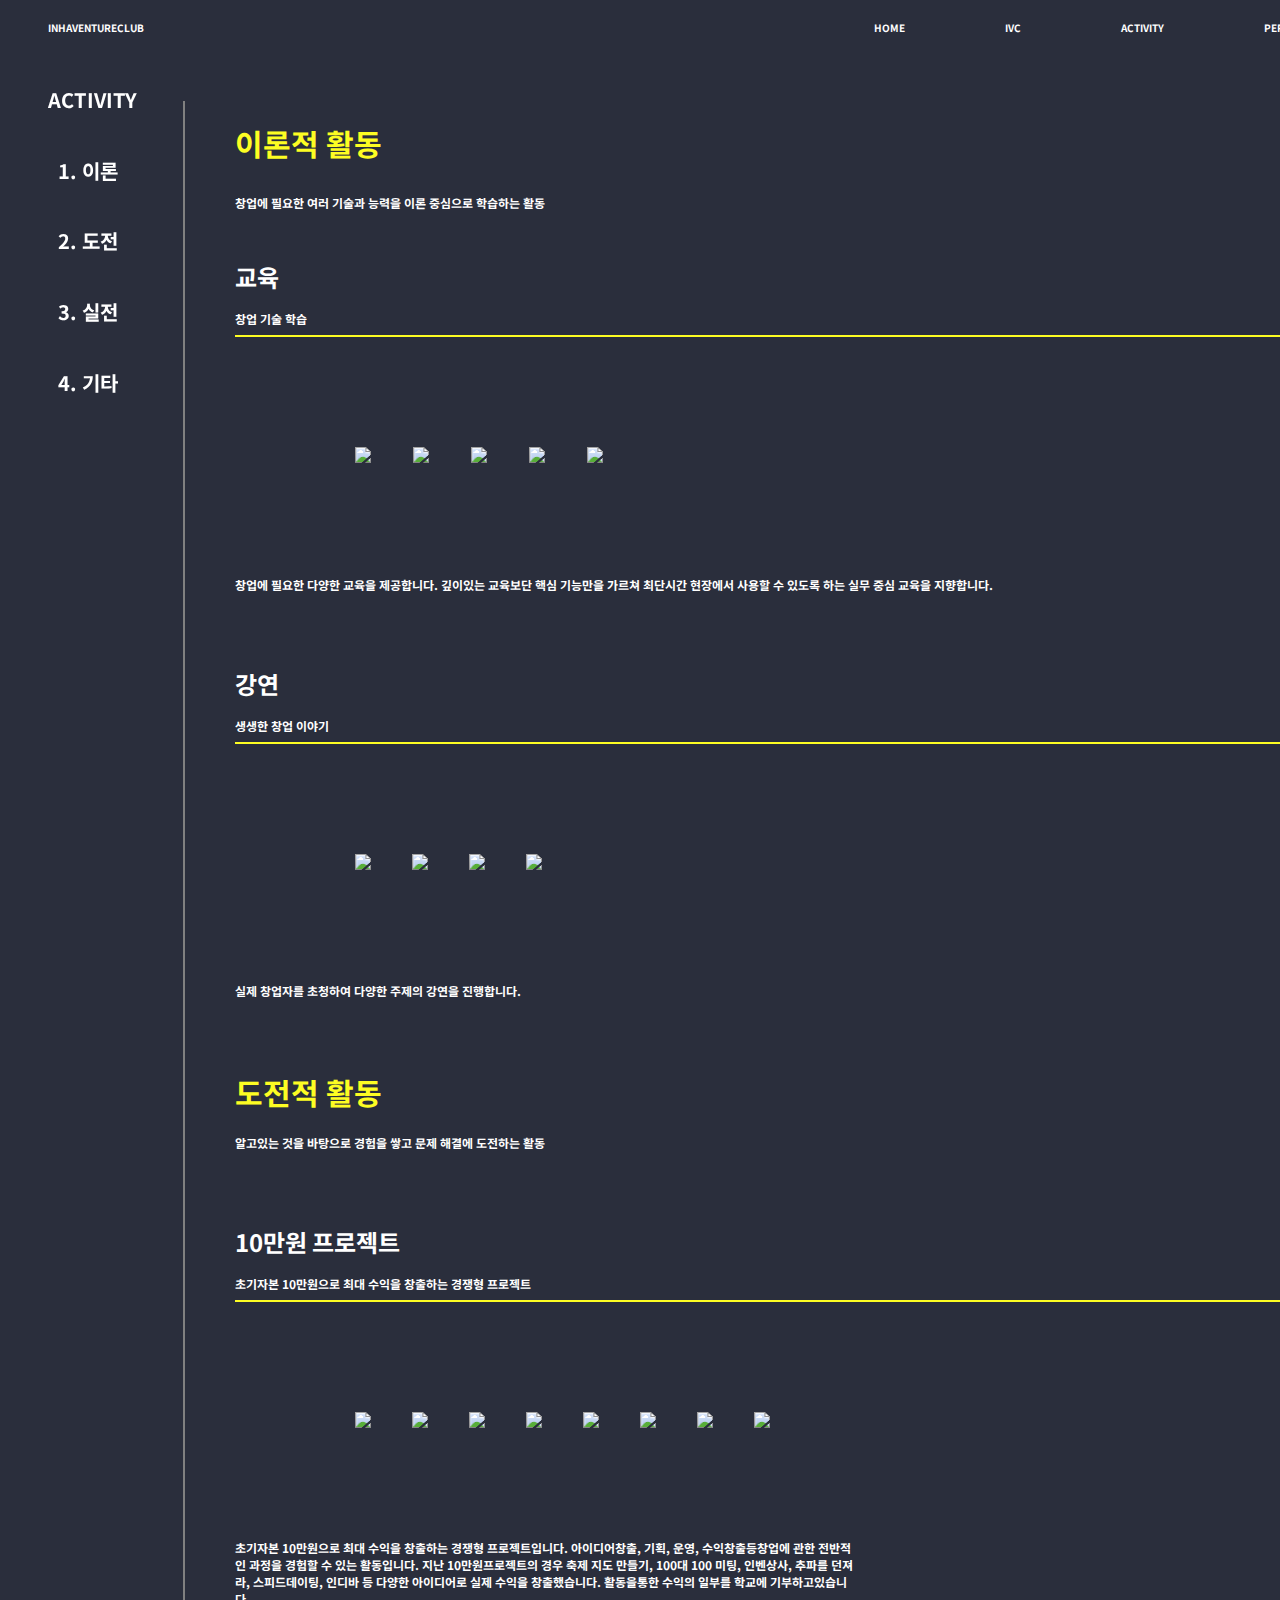
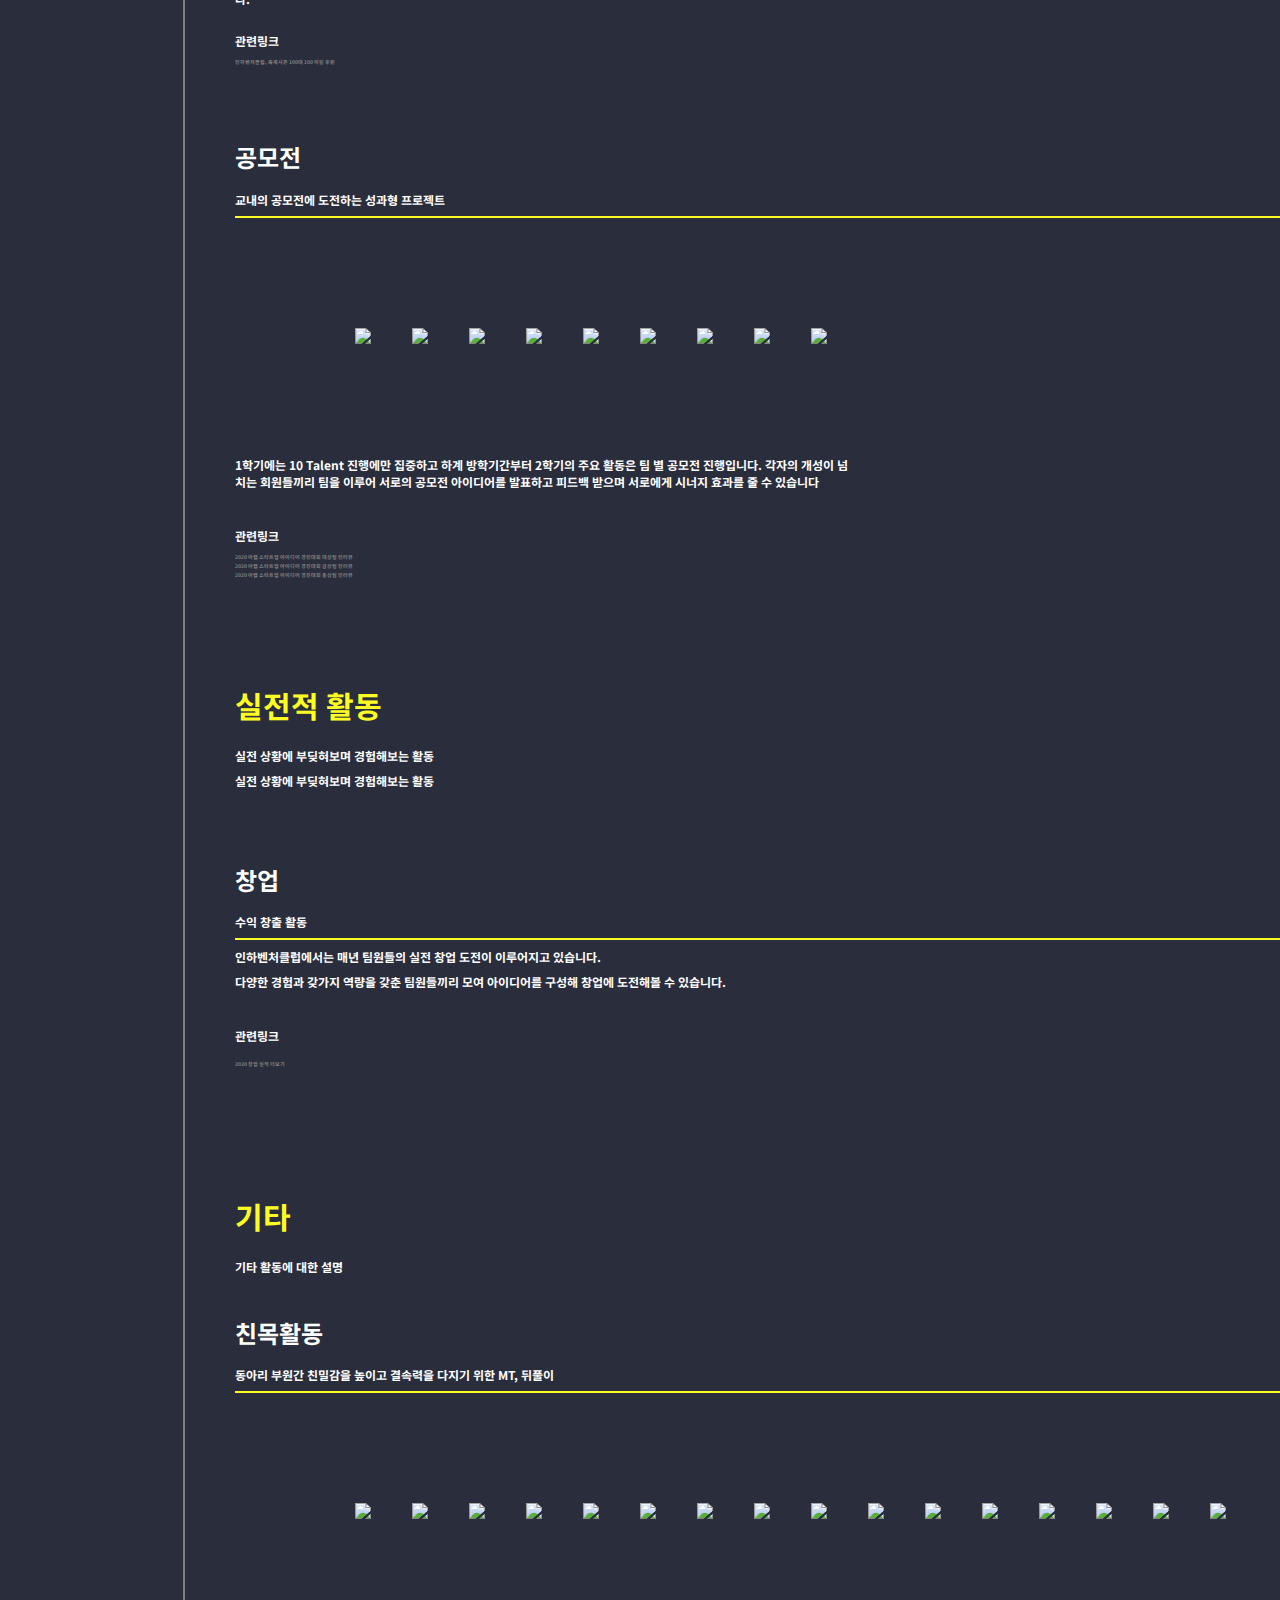
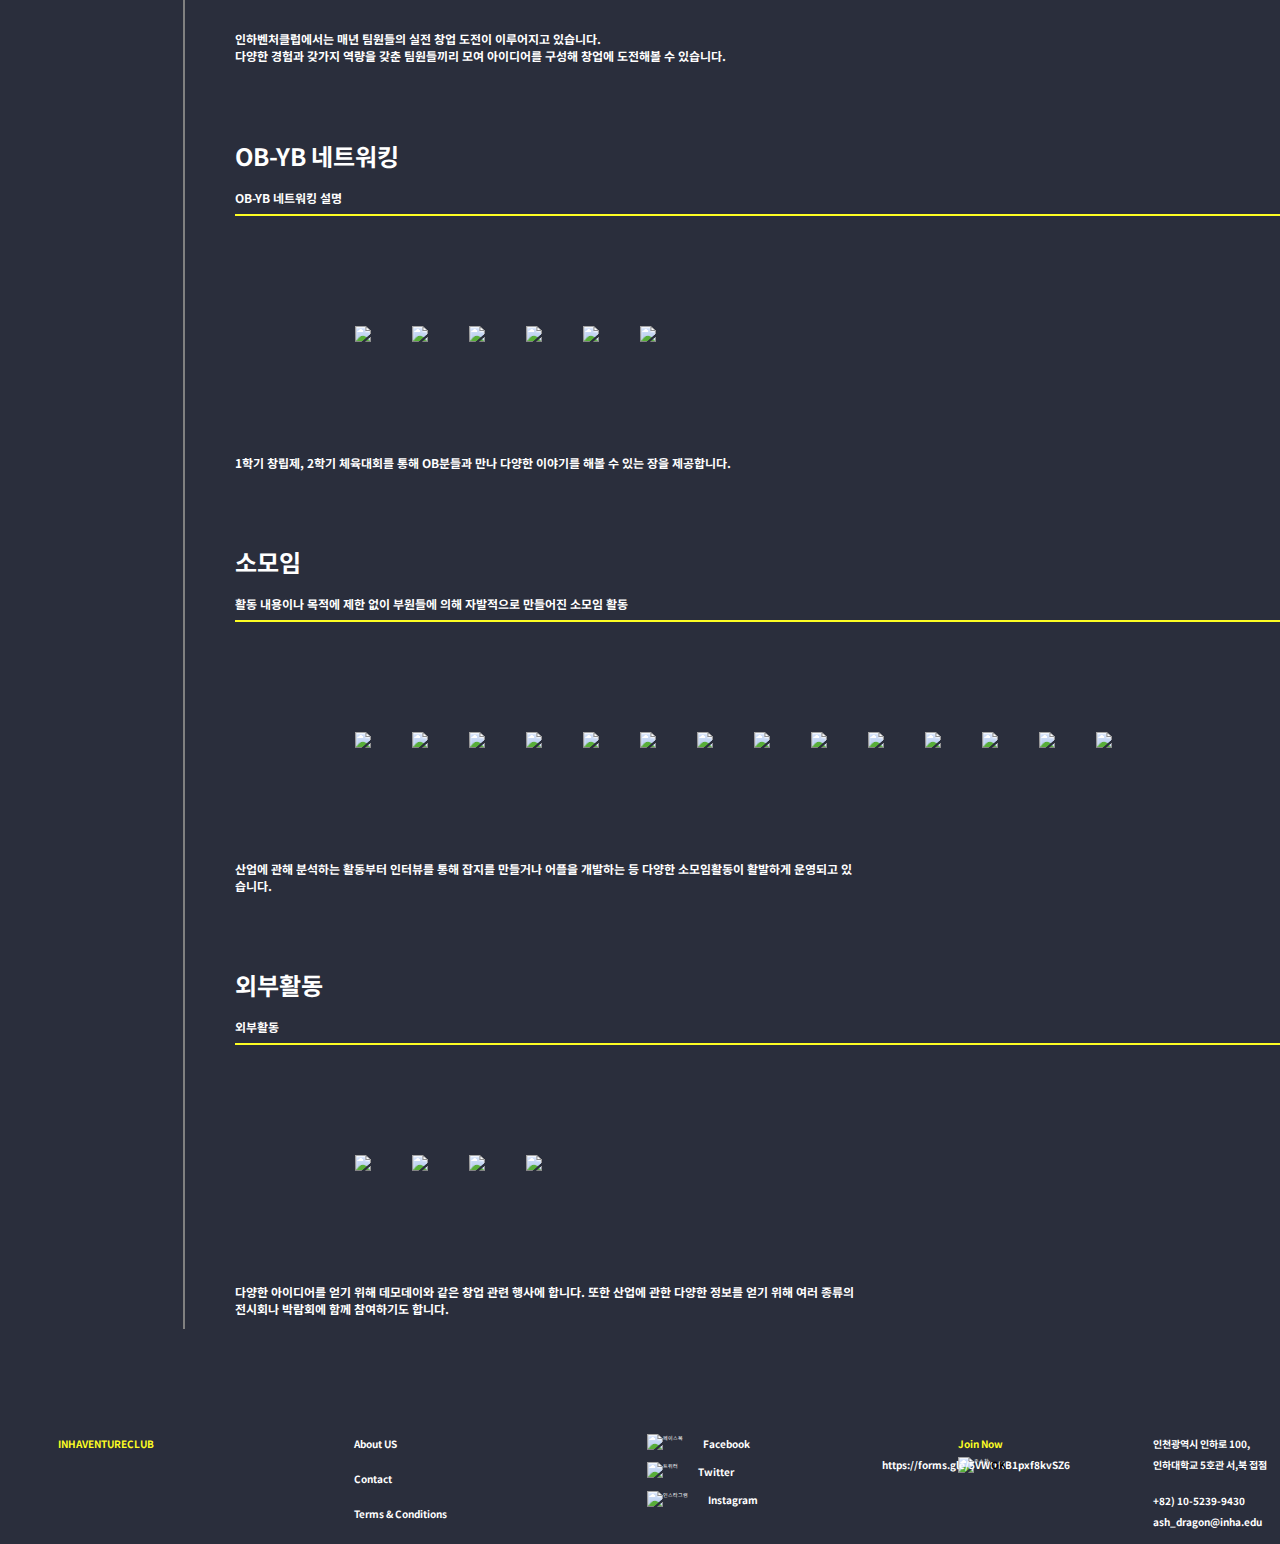
==== commit 903650f8: "중복코드 제거 - 진우" ====
--- a/activity.html
+++ b/activity.html
@@ -5,12 +5,20 @@
     <meta charset="UTF-8">
     <link href="https://fonts.googleapis.com/css2?family=Noto+Sans+KR&display=swap" rel="stylesheet">
     <title>인하벤처클럽</title>
+    <link rel="stylesheet" type="text/css" href="slick/slick-theme.css">
+    <link rel="stylesheet" type="text/css" href="slick/slick.css">
+    <script type="text/javascript" src="jquery.js"></script>
+    <!-- Not Working
+    <script src="http://code.jquery.com/jquery-3.5.1.slim.js" integrity="sha256-DrT5NfxfbHvMHux31Lkhxg42LY6of8TaYyK50jnxRnM=" crossorigin="anonymous"></script>
+    -->
+    <script type="text/javascript" src="slick/slick.min.js"></script>
+    <script type="text/javascript" src="slick/slick.js"></script>
+    <script type="text/javascript" src="http://kenwheeler.github.io/slick/slick/slick.min.js"></script>
+
     <link rel="icon" type="image/x-icon" href="image/icon/favicon.ico" />
-    <link rel="stylesheet" type="text/css" href="http://kenwheeler.github.io/slick/slick/slick.css" />
-    <link rel="stylesheet" type="text/css" href="http://kenwheeler.github.io/slick/slick/slick-theme.css" />
-    <script src="http://code.jquery.com/jquery-3.2.1.slim.min.js"
-        integrity="sha256-k2WSCIexGzOj3Euiig+TlR8gA0EmPjuc79OEeY5L45g=" crossorigin="anonymous"></script>
-    <script type="text/javascript" src="http://kenwheeler.github.io/slick/slick/slick.min.js"></script>
+
+
+
     <style>
         body {
             background-color: #2a2e3c;
@@ -218,18 +226,14 @@
             margin-top: 30px;
         }
 
-        .js {
-            margin-left: 20px;
-        }
-
-        .entire .start1 {
-            margin-left: 30px;
-        }
-
         .entire .start {
             position: fixed;
-            width: 6%;
-            margin-left: 22px;
+            width: 30%;
+            margin-left: 40px;
+        }
+
+        .side {
+            margin-left: 10px;
         }
 
         .entire .challenge0 {
@@ -276,539 +280,540 @@
 </head>
 
 <body>
-    <div class="up" style="font-family: 'Noto Sans KR', sans-serif;">
-        <div class="up0">
-            <a href="index.html">
-                <h1>INHAVENTURECLUB</h1>
-            </a>
-        </div>
-        <div class="up1">
-            <a href="index.html">
-                <h1>HOME</h1>
-            </a>
-        </div>
-        <div class="up2">
-            <a href="javascript:alert('곧 업데이트 예정입니다.');">
-                <h1>IVC</h1>
-            </a>
-        </div>
-        <div class="up3">
-            <a href="activity.html">
-                <h1>ACTIVITY</h1>
-            </a>
-        </div>
-        <div class="up4">
-            <a href="performance.html">
-                <h1>PERFORMANCE</h1>
-            </a>
-        </div>
-        <div class="up5">
-            <a href="javascript:alert('곧 업데이트 예정입니다.');">
-                <h1>NEWS</h1>
+<div class="up" style="font-family: 'Noto Sans KR', sans-serif;">
+    <div class="up0">
+        <a href="index.html">
+            <h1>INHAVENTURECLUB</h1>
+        </a>
+    </div>
+    <div class="up1">
+        <a href="index.html">
+            <h1>HOME</h1>
+        </a>
+    </div>
+    <div class="up2">
+        <a href="javascript:alert('곧 업데이트 예정입니다.');">
+            <h1>IVC</h1>
+        </a>
+    </div>
+    <div class="up3">
+        <a href="activity.html">
+            <h1>ACTIVITY</h1>
+        </a>
+    </div>
+    <div class="up4">
+        <a href="performance.html">
+            <h1>PERFORMANCE</h1>
+        </a>
+    </div>
+    <div class="up5">
+        <a href="news.html">
+            <h1>NEWS</h1>
+        </a>
+    </div>
+</div>
+
+<div class="entire">
+
+    <div class="start" style="font-size: 10px">
+
+        <h1>ACTIVITY</h1>
+        <br>
+        <div class='side'>
+            <a href="#challenge" style="font-size: 10px">
+                <h1>1. 이론</h1>
+            </a><br>
+
+
+            <a href="#challenge3" style="font-size: 10px">
+                <h1>2. 도전</h1>
+            </a><br>
+
+            <a href="#challenge4" style="font-size: 10px">
+                <h1>3. 실전</h1>
+            </a><br>
+
+
+            <a href="#challenge5" style="font-size: 10px">
+                <h1>4. 기타</h1>
             </a>
         </div>
     </div>
-
-    <div class="entire">
-
-        <div class="start">
-
-            <div class="js">
-                <h1>ACTIVITY</h1>
-            </div>
-            <div class="start1">
-                <br>
-                <a href="#challenge" style="font-size: 10px">
-                    <h1>1. 이론</h1>
-                </a><br>
-
-                <a href="#challenge3" style="font-size: 10px">
-                    <h1>2. 도전</h1>
-                </a><br>
-
-
-                <a href="#challenge4" style="font-size: 10px">
-                    <h1>3. 실전</h1>
-                </a><br>
-
-
-                <a href="#challenge5" style="font-size: 10px">
-                    <h1>4. 기타</h1>
-                </a>
-            </div>
-        </div>
-        <div style="width:80%;">
-            <div style="border-left:2px solid gray; margin-left: 175px">
-
-                <div class="challenge0" style="font-weight: bold">
-
-                    <div class="oh">
-                        <div id="challenge">
-                            <h1>이론적 활동</h1>
+    <div style="width : 80%;">
+        <div style="border-left:2px solid gray; margin-left: 175px">
+
+            <div class="challenge0" style="font-weight: bold">
+
+                    <div id="challenge">
+                        <h1>이론적 활동</h1>
+                    </div>
+
+                    <div class="challenge2" style="font-size: 6px">
+                        <h1>창업에 필요한 여러 기술과 능력을 이론 중심으로 학습하는 활동</h1>
+                    </div>
+                    <div style="width:80%;">
+                        <div style="border-bottom:2px solid #fdfd23; margin-top: 30px; width: 1200px">
+                            <div class="challenge1">
+                                <h1>교육</h1>
+                            </div>
+                            <div class="challenge2" style="font-size: 6px">
+                                <h1>창업 기술 학습</h1>
+                            </div>
                         </div>
 
-                        <div class="challenge2" style="font-size: 6px">
-                            <h1>창업에 필요한 여러 기술과 능력을 이론 중심으로 학습하는 활동</h1>
+                        <div style=" width:1000px; height: 100%; background-color: #2a2e3c; margin:100px"
+                             class="center">
+                            <img src="image/activityImage/이론/교육/교육1.png">
+                            <img src="image/activityImage/이론/교육/교육2.png">
+                            <img src="image/activityImage/이론/교육/교육3.png">
+                            <img src="image/activityImage/이론/교육/교육4.png">
+                            <img src="image/activityImage/이론/교육/교육1.png">
+
                         </div>
-                        <div style="width:80%;">
-                            <div style="border-bottom:2px solid #fdfd23; margin-top: 30px; width: 1200px">
-                                <div class="challenge1">
-                                    <h1>교육</h1>
-                                </div>
+
+                        <p style="margin-top: 20px">
+                            창업에 필요한 다양한 교육을 제공합니다. 깊이있는 교육보단 핵심 기능만을
+                            가르쳐 최단시간 현장에서 사용할 수 있도록 하는 실무 중심 교육을
+                            지향합니다.
+                        </p>
+                        <div class="challenge2" style="margin-top: 20px" style="font-size: 6px">
+
+                            <div class="challenge1">
+                                <br>
+                                <h1>강연</h1>
+                            </div>
+                            <div class="challenge2" style="font-size: 6px">
+                                <div style="width:80%;">
+                                    <div style="border-bottom:2px solid #fdfd23; width: 1200px;">
+                                        <h1>생생한 창업 이야기</h1>
+                                    </div>
+                                </div>
+                                <div style=" width:1000px; height: 100%; background-color: #2a2e3c; margin:100px"
+                                     class="center">
+                                    <img src="image/activityImage/이론/강연/강연1.png">
+                                    <img src="image/activityImage/이론/강연/강연1.png">
+                                    <img src="image/activityImage/이론/강연/강연1.png">
+                                    <img src="image/activityImage/이론/강연/강연1.png">
+
+                                    <!--                        여기에 강연 사진 3개더 추가-->
+                                </div>
+                            </div>
+                            <p style="margin-top: 20px">
+
+                                실제 창업자를 초청하여 다양한 주제의 강연을 진행합니다.
+                            </p>
+
+                            <div class="hi" style="margin-top: 30px;">
+                                <div id="challenge3">
+                                    <br>
+                                    <h1>도전적 활동</h1>
+                                </div>
+
                                 <div class="challenge2" style="font-size: 6px">
-                                    <h1>창업 기술 학습</h1>
-                                </div>
-                            </div>
-
-                            <div style=" width:1000px; height: 100%; background-color: #2a2e3c; margin:100px"
-                                class="center">
-                                <img src="image/activityImage/이론/교육/교육1.png">
-                                <img src="image/activityImage/이론/교육/교육2.png">
-                                <img src="image/activityImage/이론/교육/교육3.png">
-                                <img src="image/activityImage/이론/교육/교육4.png">
-                                <img src="image/activityImage/이론/교육/교육1.png">
-
-                            </div>
-
-                            <p style="margin-top: 20px">
-                                창업에 필요한 다양한 교육을 제공합니다. 깊이있는 교육보단 핵심 기능만을
-                                가르쳐 최단시간 현장에서 사용할 수 있도록 하는 실무 중심 교육을
-                                지향합니다.
-                            </p>
-                            <div class="challenge2" style="margin-top: 20px" style="font-size: 6px">
-
-                                <div class="challenge1">
-                                    <br>
-                                    <h1>강연</h1>
-                                </div>
-                                <div class="challenge2" style="font-size: 6px">
-                                    <div style="width:80%;">
-                                        <div style="border-bottom:2px solid #fdfd23; width: 1200px;">
-                                            <h1>생생한 창업 이야기</h1>
-                                        </div>
-                                    </div>
-                                    <div style=" width:1000px; height: 100%; background-color: #2a2e3c; margin:100px"
-                                        class="center">
-                                        <img src="image/activityImage/이론/강연/강연1.png">
-                                        <img src="image/activityImage/이론/강연/강연1.png">
-                                        <img src="image/activityImage/이론/강연/강연1.png">
-                                        <img src="image/activityImage/이론/강연/강연1.png">
-
-                                        <!--                        여기에 강연 사진 3개더 추가-->
-                                    </div>
-                                </div>
-                                <p style="margin-top: 20px">
-
-                                    실제 창업자를 초청하여 다양한 주제의 강연을 진행합니다.
-                                </p>
-
-                                <div class="hi" style="margin-top: 30px;">
-                                    <div id="challenge3">
-                                        <br>
-                                        <h1>도전적 활동</h1>
-                                    </div>
-
-                                    <div class="challenge2" style="font-size: 6px">
-                                        <h1>알고있는 것을 바탕으로 경험을 쌓고 문제 해결에 도전하는 활동</h1>
-                                    </div>
-                                    <div style="width:80%;">
-                                        <div style="border-bottom:2px solid #fdfd23; margin-top: 30px; width: 1200px">
-                                            <div class="challenge1">
-                                                <br>
-                                                <h1>10만원 프로젝트</h1>
-                                            </div>
-                                            <div class="challenge2" style="font-size: 6px">
-                                                <h1>초기자본 10만원으로 최대 수익을 창출하는 경쟁형 프로젝트</h1>
-                                            </div>
-                                        </div>
-
-                                        <div style=" width:1000px; height: 100%; background-color: #2a2e3c; margin:100px"
-                                            class="center">
-                                            <img src="image/activityImage/도전/10만원프로젝트/10만원1.png">
-                                            <img src="image/activityImage/도전/10만원프로젝트/10만원2.png">
-                                            <img src="image/activityImage/도전/10만원프로젝트/10만원3.png">
-                                            <img src="image/activityImage/도전/10만원프로젝트/10만원4.png">
-                                            <img src="image/activityImage/도전/10만원프로젝트/10만원5.png">
-                                            <img src="image/activityImage/도전/10만원프로젝트/10만원6.png">
-                                            <img src="image/activityImage/도전/10만원프로젝트/10만원7.png">
-                                            <img src="image/activityImage/도전/10만원프로젝트/10만원8.png">
-
-
-                                        </div>
-                                        <div class="challenge2" style="font-size: 6px">
-                                            <h1>초기자본 10만원으로 최대 수익을 창출하는 경쟁형 프로젝트입니다. 아이디어창출, 기획, 운영, 수익창출등창업에 관한 전반적인
-                                                과정을 경험할 수 있는 활동입니다.
-                                                지난 10만원프로젝트의 경우 축제 지도 만들기, 100대 100 미팅, 인벤상사, 추파를 던져라, 스피드데이팅, 인디바 등 다양한
-                                                아이디어로 실제 수익을 창출했습니다.
-                                                활동을통한 수익의 일부를 학교에 기부하고있습니다.</h1><br>
-                                        </div>
-                                        <div class="challenge2" style="font-size: 6px">
-                                            <h1>관련링크</h1>
-                                            <div class="rink">
-                                                <a href="https://news.mt.co.kr/mtview.php?no=2012051610092228936">인하벤처클럽,
-                                                    축제시즌 100대 100 미팅 후원</a><br>
-                                            </div>
-                                        </div>
+                                    <h1>알고있는 것을 바탕으로 경험을 쌓고 문제 해결에 도전하는 활동</h1>
+                                </div>
+                                <div style="width:80%;">
+                                    <div style="border-bottom:2px solid #fdfd23; margin-top: 30px; width: 1200px">
                                         <div class="challenge1">
                                             <br>
-                                            <h1>공모전</h1>
+                                            <h1>10만원 프로젝트</h1>
+                                        </div>
+                                        <div class="challenge2" style="font-size: 6px">
+                                            <h1>초기자본 10만원으로 최대 수익을 창출하는 경쟁형 프로젝트</h1>
+                                        </div>
+                                    </div>
+
+                                    <div style=" width:1000px; height: 100%; background-color: #2a2e3c; margin:100px"
+                                         class="center">
+                                        <img src="image/activityImage/도전/10만원프로젝트/10만원1.png">
+                                        <img src="image/activityImage/도전/10만원프로젝트/10만원2.png">
+                                        <img src="image/activityImage/도전/10만원프로젝트/10만원3.png">
+                                        <img src="image/activityImage/도전/10만원프로젝트/10만원4.png">
+                                        <img src="image/activityImage/도전/10만원프로젝트/10만원5.png">
+                                        <img src="image/activityImage/도전/10만원프로젝트/10만원6.png">
+                                        <img src="image/activityImage/도전/10만원프로젝트/10만원7.png">
+                                        <img src="image/activityImage/도전/10만원프로젝트/10만원8.png">
+
+
+                                    </div>
+                                    <div class="challenge2" style="font-size: 6px">
+                                        <h1>초기자본 10만원으로 최대 수익을 창출하는 경쟁형 프로젝트입니다. 아이디어창출, 기획, 운영, 수익창출등창업에 관한 전반적인
+                                            과정을 경험할 수 있는 활동입니다.
+                                            지난 10만원프로젝트의 경우 축제 지도 만들기, 100대 100 미팅, 인벤상사, 추파를 던져라, 스피드데이팅, 인디바 등 다양한
+                                            아이디어로 실제 수익을 창출했습니다.
+                                            활동을통한 수익의 일부를 학교에 기부하고있습니다.</h1><br>
+                                    </div>
+                                    <div class="challenge2" style="font-size: 6px">
+                                        <h1>관련링크</h1>
+                                        <div class="rink">
+                                            <a href="https://news.mt.co.kr/mtview.php?no=2012051610092228936">인하벤처클럽,
+                                                축제시즌 100대 100 미팅 후원</a><br>
+                                        </div>
+                                    </div>
+                                    <div class="challenge1">
+                                        <br>
+                                        <h1>공모전</h1>
+                                    </div>
+                                    <div class="challenge2" style="font-size: 6px">
+                                        <div style="width:80%;">
+                                            <div style="border-bottom:2px solid #fdfd23; width: 1200px;">
+                                                <h1>교내의 공모전에 도전하는 성과형 프로젝트</h1>
+                                            </div>
+                                        </div>
+                                        <div style=" width:1000px; height: 100%; background-color: #2a2e3c; margin:100px"
+                                             class="center">
+                                            <img src="image/activityImage/도전/공모전/공모전1.png">
+                                            <img src="image/activityImage/도전/공모전/공모전2.png">
+                                            <img src="image/activityImage/도전/공모전/공모전3.png">
+                                            <img src="image/activityImage/도전/공모전/공모전4.png">
+                                            <img src="image/activityImage/도전/공모전/공모전5.png">
+                                            <img src="image/activityImage/도전/공모전/공모전6.png">
+                                            <img src="image/activityImage/도전/공모전/대상팀 인터뷰.png">
+                                            <img src="image/activityImage/도전/공모전/금상팀 인터뷰.png">
+                                            <img src="image/activityImage/도전/공모전/동상팀 인터뷰.png">
+
+
+
+                                        </div>
+                                        <div class="challenge2" style="font-size: 6px">
+                                            <h1>1학기에는 10 Talent 진행에만 집중하고 하계 방학기간부터 2학기의 주요 활동은 팀 별 공모전 진행입니다.
+                                                각자의 개성이 넘치는 회원들끼리 팀을 이루어 서로의 공모전 아이디어를 발표하고 피드백 받으며 서로에게 시너지 효과를 줄 수
+                                                있습니다</h1><br>
+                                        </div>
+
+                                        <div class="challenge2" style="margin-top: 20px; font-size: 6px">
+                                            <h1>관련링크</h1>
+                                        </div>
+                                        <div class="rink">
+                                            <a
+                                                    href="https://www.inha.ac.kr/kr/1541/subview.do?&enc=Zm5jdDF8QEB8JTJGYmJzJTJGa3IlMkY1OCUyRjIyODg3JTJGYXJ0Y2xWaWV3LmRvJTNG">2020
+                                                아랩 스타트업 아이디어 경진대회 대상팀 인터뷰</a><br>
+                                            <a
+                                                    href="https://www.inha.ac.kr/kr/1541/subview.do?&enc=[base64]">2020
+                                                아랩 스타트업 아이디어 경진대회 금상팀 인터뷰</a><br>
+                                            <a
+                                                    href="https://www.inha.ac.kr/kr/1541/subview.do?&enc=Zm5jdDF8QEB8JTJGYmJzJTJGa3IlMkY1OCUyRjIyODkwJTJGYXJ0Y2xWaWV3LmRvJTNG">2020
+                                                아랩 스타트업 아이디어 경진대회 동상팀 인터뷰</a>
+                                        </div>
+
+                                    </div>
+
+                                </div>
+                                <div id="challenge4">
+                                    <br><br><br><br>
+                                    <h1>실전적 활동</h1>
+                                </div>
+
+                                <div class="challenge2" style="font-size: 6px">
+                                    <h1>실전 상황에 부딪혀보며 경험해보는 활동</h1>
+                                </div>
+
+                                <div class="challenge2" style="font-size: 6px">
+                                    <h1>실전 상황에 부딪혀보며 경험해보는 활동</h1>
+                                </div>
+                                <div class="challenge1">
+                                    <div style="width:80%;">
+                                        <div
+                                                style="border-bottom:2px solid #fdfd23; margin-top: 30px; width: 1200px">
+
+                                            <br>
+                                            <h1> 창업</h1>
+                                            <h1 style="font-size:12px;">수익 창출 활동</h1>
+                                        </div>
+                                        <div class="challenge2" style="font-size: 6px">
+
+                                            <h1>인하벤처클럽에서는 매년 팀원들의 실전 창업 도전이 이루어지고 있습니다.</h1>
+                                            <h1>다양한 경험과 갖가지 역량을 갖춘 팀원들끼리 모여 아이디어를 구성해 창업에 도전해볼 수 있습니다.</h1><br>
+                                        </div>
+
+                                        <div class="challenge2" style="margin-top: 20px; font-size: 6px">
+                                            <h1>관련링크</h1>
+                                        </div>
+                                        <div class="rink">
+                                            <a href="performance.html">2020
+                                                창업 실적 더보기</a><br>
+
+                                        </div>
+                                    </div>
+                                </div>
+
+                                <div id="challenge5">
+                                    <br><br><br><br><br>
+                                    <h1>기타</h1>
+                                </div>
+
+                                <div class="challenge2" style="font-size: 6px">
+                                    <h1>기타 활동에 대한 설명</h1>
+                                </div>
+                                <div style="width:80%;">
+                                    <div style="border-bottom:2px solid #fdfd23; margin-top: 30px; width: 1200px">
+                                        <div class="challenge1">
+                                            <h1>친목활동</h1>
+                                        </div>
+                                        <div class="challenge2" style="font-size: 6px">
+                                            <h1>동아리 부원간 친밀감을 높이고 결속력을 다지기 위한 MT, 뒤풀이</h1>
+                                        </div>
+                                    </div>
+
+                                    <div style=" width:1000px; height: 100%; background-color: #2a2e3c; margin:100px"
+                                         class="center">
+                                        <img src="image/activityImage/기타/친목/친목활동1.png">
+                                        <img src="image/activityImage/기타/친목/친목활동2.png">
+                                        <img src="image/activityImage/기타/친목/친목활동3.png">
+                                        <img src="image/activityImage/기타/친목/친목활동4.png">
+                                        <img src="image/activityImage/기타/친목/친목활동5.png">
+                                        <img src="image/activityImage/기타/친목/친목활동6.png">
+                                        <img src="image/activityImage/기타/친목/친목활동7.png">
+                                        <img src="image/activityImage/기타/친목/친목활동8.png">
+                                        <img src="image/activityImage/기타/친목/친목활동9.png">
+                                        <img src="image/activityImage/기타/친목/친목활동10.png">
+                                        <img src="image/activityImage/기타/친목/친목활동11.png">
+                                        <img src="image/activityImage/기타/친목/친목활동12.jpg">
+                                        <img src="image/activityImage/기타/친목/친목활동13.jpg">
+                                        <img src="image/activityImage/기타/친목/친목활동14.jpg">
+                                        <img src="image/activityImage/기타/친목/친목활동15.jpg">
+                                        <img src="image/activityImage/기타/친목/친목활동16.jpg">
+
+
+
+
+                                    </div>
+
+                                    <p style="margin-top: 20px">
+                                        인하벤처클럽에서는 매년 팀원들의 실전 창업 도전이 이루어지고 있습니다.<br>
+
+                                        다양한 경험과 갖가지 역량을 갖춘 팀원들끼리 모여 아이디어를 구성해 창업에 도전해볼 수 있습니다.
+                                    </p>
+                                    <div class="challenge2" style="margin-top: 20px" style="font-size: 6px">
+
+                                        <div class="challenge1">
+                                            <br>
+                                            <h1>OB-YB 네트워킹</h1>
                                         </div>
                                         <div class="challenge2" style="font-size: 6px">
                                             <div style="width:80%;">
                                                 <div style="border-bottom:2px solid #fdfd23; width: 1200px;">
-                                                    <h1>교내의 공모전에 도전하는 성과형 프로젝트</h1>
+                                                    <h1>OB-YB 네트워킹 설명</h1>
                                                 </div>
                                             </div>
                                             <div style=" width:1000px; height: 100%; background-color: #2a2e3c; margin:100px"
-                                                class="center">
-                                                <img src="image/activityImage/도전/공모전/공모전1.png">
-                                                <img src="image/activityImage/도전/공모전/공모전2.png">
-                                                <img src="image/activityImage/도전/공모전/공모전3.png">
-                                                <img src="image/activityImage/도전/공모전/공모전4.png">
-                                                <img src="image/activityImage/도전/공모전/공모전5.png">
-                                                <img src="image/activityImage/도전/공모전/공모전6.png">
-                                                <img src="image/activityImage/도전/공모전/대상팀 인터뷰.png">
-                                                <img src="image/activityImage/도전/공모전/금상팀 인터뷰.png">
-                                                <img src="image/activityImage/도전/공모전/동상팀 인터뷰.png">
-
-
-
+                                                 class="center">
+                                                <img src="image/activityImage/기타/OB-YB/OB1.png">
+                                                <img src="image/activityImage/기타/OB-YB/OB2.png">
+                                                <img src="image/activityImage/기타/OB-YB/체육대회1.jpg">
+                                                <img src="image/activityImage/기타/OB-YB/OB1.png">
+                                                <img src="image/activityImage/기타/OB-YB/OB2.png">
+                                                <img src="image/activityImage/기타/OB-YB/체육대회1.jpg">
+
+
+                                                <!--                        여기에 강연 사진 3개더 추가-->
                                             </div>
-                                            <div class="challenge2" style="font-size: 6px">
-                                                <h1>1학기에는 10 Talent 진행에만 집중하고 하계 방학기간부터 2학기의 주요 활동은 팀 별 공모전 진행입니다.
-                                                    각자의 개성이 넘치는 회원들끼리 팀을 이루어 서로의 공모전 아이디어를 발표하고 피드백 받으며 서로에게 시너지 효과를 줄 수
-                                                    있습니다</h1><br>
-                                            </div>
-
-                                            <div class="challenge2" style="margin-top: 20px; font-size: 6px">
-                                                <h1>관련링크</h1>
-                                            </div>
-                                            <div class="rink">
-                                                <a
-                                                    href="https://www.inha.ac.kr/kr/1541/subview.do?&enc=Zm5jdDF8QEB8JTJGYmJzJTJGa3IlMkY1OCUyRjIyODg3JTJGYXJ0Y2xWaWV3LmRvJTNG">2020
-                                                    아랩 스타트업 아이디어 경진대회 대상팀 인터뷰</a><br>
-                                                <a
-                                                    href="https://www.inha.ac.kr/kr/1541/subview.do?&enc=[base64]">2020
-                                                    아랩 스타트업 아이디어 경진대회 금상팀 인터뷰</a><br>
-                                                <a
-                                                    href="https://www.inha.ac.kr/kr/1541/subview.do?&enc=Zm5jdDF8QEB8JTJGYmJzJTJGa3IlMkY1OCUyRjIyODkwJTJGYXJ0Y2xWaWV3LmRvJTNG">2020
-                                                    아랩 스타트업 아이디어 경진대회 동상팀 인터뷰</a>
-                                            </div>
-
-                                        </div>
-
-                                    </div>
-                                    <div id="challenge4">
-                                        <br><br><br><br>
-                                        <h1>실전적 활동</h1>
-                                    </div>
-
-                                    <div class="challenge2" style="font-size: 6px">
-                                        <h1>실전 상황에 부딪혀보며 경험해보는 활동</h1>
-                                    </div>
-                                    <div class="challenge1">
-                                        <div style="width:80%;">
-                                            <div
-                                                style="border-bottom:2px solid #fdfd23; margin-top: 30px; width: 1200px">
-
-                                                <br>
-                                                <h1> 창업</h1>
-                                                <h1 style="font-size:12px;">수익 창출 활동</h1>
-                                            </div>
-                                            <div class="challenge2" style="font-size: 6px">
-
-                                                <h1>인하벤처클럽에서는 매년 팀원들의 실전 창업 도전이 이루어지고 있습니다.</h1>
-                                                <h1>다양한 경험과 갖가지 역량을 갖춘 팀원들끼리 모여 아이디어를 구성해 창업에 도전해볼 수 있습니다.</h1><br>
-                                            </div>
-
-                                            <div class="challenge2" style="margin-top: 20px; font-size: 6px">
-                                                <h1>관련링크</h1>
-                                            </div>
-                                            <div class="rink">
-                                                <a
-                                                    href="performance.html">2020
-                                                    창업 실적 더보기</a><br>
-                                                
-                                            </div>
-                                        </div>
-                                    </div>
-
-                                    <div id="challenge5">
-                                        <br><br><br><br><br>
-                                        <h1>기타</h1>
-                                    </div>
-
-                                    <div class="challenge2" style="font-size: 6px">
-                                        <h1>기타 활동에 대한 설명</h1>
-                                    </div>
-                                    <div style="width:80%;">
-                                        <div style="border-bottom:2px solid #fdfd23; margin-top: 30px; width: 1200px">
-                                            <div class="challenge1">
-                                                <h1>친목활동</h1>
-                                            </div>
-                                            <div class="challenge2" style="font-size: 6px">
-                                                <h1>동아리 부원간 친밀감을 높이고 결속력을 다지기 위한 MT, 뒤풀이</h1>
-                                            </div>
-                                        </div>
-
-                                        <div style=" width:1000px; height: 100%; background-color: #2a2e3c; margin:100px"
-                                            class="center">
-                                            <img src="image/activityImage/기타/친목/친목활동1.png">
-                                            <img src="image/activityImage/기타/친목/친목활동2.png">
-                                            <img src="image/activityImage/기타/친목/친목활동3.png">
-                                            <img src="image/activityImage/기타/친목/친목활동4.png">
-                                            <img src="image/activityImage/기타/친목/친목활동5.png">
-                                            <img src="image/activityImage/기타/친목/친목활동6.png">
-                                            <img src="image/activityImage/기타/친목/친목활동7.png">
-                                            <img src="image/activityImage/기타/친목/친목활동8.png">
-                                            <img src="image/activityImage/기타/친목/친목활동9.png">
-                                            <img src="image/activityImage/기타/친목/친목활동10.png">
-                                            <img src="image/activityImage/기타/친목/친목활동11.png">
-                                            <img src="image/activityImage/기타/친목/친목활동12.jpg">
-                                            <img src="image/activityImage/기타/친목/친목활동13.jpg">
-                                            <img src="image/activityImage/기타/친목/친목활동14.jpg">
-                                            <img src="image/activityImage/기타/친목/친목활동15.jpg">
-                                            <img src="image/activityImage/기타/친목/친목활동16.jpg">
-
-
-
-
-                                        </div>
-
+                                        </div>
                                         <p style="margin-top: 20px">
-                                            인하벤처클럽에서는 매년 팀원들의 실전 창업 도전이 이루어지고 있습니다.<br>
-
-                                            다양한 경험과 갖가지 역량을 갖춘 팀원들끼리 모여 아이디어를 구성해 창업에 도전해볼 수 있습니다.
+
+                                            1학기 창립제, 2학기 체육대회를 통해 OB분들과 만나 다양한 이야기를 해볼 수 있는 장을 제공합니다.
                                         </p>
-                                        <div class="challenge2" style="margin-top: 20px" style="font-size: 6px">
-
-                                            <div class="challenge1">
-                                                <br>
-                                                <h1>OB-YB 네트워킹</h1>
-                                            </div>
-                                            <div class="challenge2" style="font-size: 6px">
-                                                <div style="width:80%;">
-                                                    <div style="border-bottom:2px solid #fdfd23; width: 1200px;">
-                                                        <h1>OB-YB 네트워킹 설명</h1>
-                                                    </div>
-                                                </div>
-                                                <div style=" width:1000px; height: 100%; background-color: #2a2e3c; margin:100px"
-                                                    class="center">
-                                                    <img src="image/activityImage/기타/OB-YB/OB1.png">
-                                                    <img src="image/activityImage/기타/OB-YB/OB2.png">
-                                                    <img src="image/activityImage/기타/OB-YB/체육대회1.jpg">
-                                                    <img src="image/activityImage/기타/OB-YB/OB1.png">
-                                                    <img src="image/activityImage/기타/OB-YB/OB2.png">
-                                                    <img src="image/activityImage/기타/OB-YB/체육대회1.jpg">
-
-
-                                                    <!--                        여기에 강연 사진 3개더 추가-->
+                                    </div>
+
+                                    <div class="challenge2" style="margin-top: 20px" style="font-size: 6px">
+
+                                        <div class="challenge1">
+                                            <br>
+                                            <h1>소모임</h1>
+                                        </div>
+                                        <div class="challenge2" style="font-size: 6px">
+                                            <div style="width:80%;">
+                                                <div style="border-bottom:2px solid #fdfd23; width: 1200px;">
+                                                    <h1>활동 내용이나 목적에 제한 없이 부원들에 의해 자발적으로 만들어진 소모임 활동</h1>
                                                 </div>
                                             </div>
-                                            <p style="margin-top: 20px">
-
-                                                1학기 창립제, 2학기 체육대회를 통해 OB분들과 만나 다양한 이야기를 해볼 수 있는 장을 제공합니다.
-                                            </p>
-                                        </div>
-
-                                        <div class="challenge2" style="margin-top: 20px" style="font-size: 6px">
-
-                                            <div class="challenge1">
-                                                <br>
-                                                <h1>소모임</h1>
+                                            <div style=" width:1000px; height: 100%; background-color: #2a2e3c; margin:100px"
+                                                 class="center">
+                                                <img src="image/activityImage/기타/소모임/소모임1.png">
+                                                <img src="image/activityImage/기타/소모임/소모임2.png">
+                                                <img src="image/activityImage/기타/소모임/소모임3.png">
+                                                <img src="image/activityImage/기타/소모임/소모임4.png">
+                                                <img src="image/activityImage/기타/소모임/소모임5.png">
+                                                <img src="image/activityImage/기타/소모임/소모임6.png">
+                                                <img src="image/activityImage/기타/소모임/소모임7.png">
+                                                <img src="image/activityImage/기타/소모임/소모임8.png">
+                                                <img src="image/activityImage/기타/소모임/소모임9.png">
+                                                <img src="image/activityImage/기타/소모임/소모임10.png">
+                                                <img src="image/activityImage/기타/소모임/소모임11.png">
+                                                <img src="image/activityImage/기타/소모임/소모임12.png">
+                                                <img src="image/activityImage/기타/소모임/소모임13.png">
+                                                <img src="image/activityImage/기타/소모임/소모임14.png">
+
+
+                                                <!--                        여기에 강연 사진 3개더 추가-->
                                             </div>
-                                            <div class="challenge2" style="font-size: 6px">
-                                                <div style="width:80%;">
-                                                    <div style="border-bottom:2px solid #fdfd23; width: 1200px;">
-                                                        <h1>활동 내용이나 목적에 제한 없이 부원들에 의해 자발적으로 만들어진 소모임 활동</h1>
-                                                    </div>
-                                                </div>
-                                                <div style=" width:1000px; height: 100%; background-color: #2a2e3c; margin:100px"
-                                                    class="center">
-                                                    <img src="image/activityImage/기타/소모임/소모임1.png">
-                                                    <img src="image/activityImage/기타/소모임/소모임2.png">
-                                                    <img src="image/activityImage/기타/소모임/소모임3.png">
-                                                    <img src="image/activityImage/기타/소모임/소모임4.png">
-                                                    <img src="image/activityImage/기타/소모임/소모임5.png">
-                                                    <img src="image/activityImage/기타/소모임/소모임6.png">
-                                                    <img src="image/activityImage/기타/소모임/소모임7.png">
-                                                    <img src="image/activityImage/기타/소모임/소모임8.png">
-                                                    <img src="image/activityImage/기타/소모임/소모임9.png">
-                                                    <img src="image/activityImage/기타/소모임/소모임10.png">
-                                                    <img src="image/activityImage/기타/소모임/소모임11.png">
-                                                    <img src="image/activityImage/기타/소모임/소모임12.png">
-                                                    <img src="image/activityImage/기타/소모임/소모임13.png">
-                                                    <img src="image/activityImage/기타/소모임/소모임14.png">
-                                                  
-
-                                                    <!--                        여기에 강연 사진 3개더 추가-->
+                                        </div>
+                                        <p style="margin-top: 20px">
+
+                                            산업에 관해 분석하는 활동부터 인터뷰를 통해 잡지를 만들거나 어플을 개발하는 등 다양한 소모임활동이 활발하게 운영되고 있습니다.
+                                        </p>
+                                    </div>
+
+                                    <div class="challenge2" style="margin-top: 20px" style="font-size: 6px">
+
+                                        <div class="challenge1">
+                                            <br>
+                                            <h1>외부활동</h1>
+                                        </div>
+                                        <div class="challenge2" style="font-size: 6px">
+                                            <div style="width:80%;">
+                                                <div style="border-bottom:2px solid #fdfd23; width: 1200px;">
+                                                    <h1>외부활동</h1>
                                                 </div>
                                             </div>
-                                            <p style="margin-top: 20px">
-
-                                                산업에 관해 분석하는 활동부터 인터뷰를 통해 잡지를 만들거나 어플을 개발하는 등 다양한 소모임활동이 활발하게 운영되고 있습니다.
-                                            </p>
-                                        </div>
-
-                                        <div class="challenge2" style="margin-top: 20px" style="font-size: 6px">
-
-                                            <div class="challenge1">
-                                                <br>
-                                                <h1>외부활동</h1>
+                                            <div style=" width:1000px; height: 100%; background-color: #2a2e3c; margin:100px"
+                                                 class="center">
+                                                <img src="image/activityImage/기타/외부활동/외부행사1.png">
+                                                <img src="image/activityImage/기타/외부활동/외부행사2.png">
+                                                <img src="image/activityImage/기타/외부활동/외부행사1.png">
+                                                <img src="image/activityImage/기타/외부활동/외부행사2.png">
+
+
+                                                <!--                        여기에 강연 사진 3개더 추가-->
                                             </div>
-                                            <div class="challenge2" style="font-size: 6px">
-                                                <div style="width:80%;">
-                                                    <div style="border-bottom:2px solid #fdfd23; width: 1200px;">
-                                                        <h1>외부활동</h1>
-                                                    </div>
-                                                </div>
-                                                <div style=" width:1000px; height: 100%; background-color: #2a2e3c; margin:100px"
-                                                    class="center">
-                                                    <img src="image/activityImage/기타/외부활동/외부행사1.png">
-                                                    <img src="image/activityImage/기타/외부활동/외부행사2.png">
-                                                    <img src="image/activityImage/기타/외부활동/외부행사1.png">
-                                                    <img src="image/activityImage/기타/외부활동/외부행사2.png">
-
-
-                                                    <!--                        여기에 강연 사진 3개더 추가-->
-                                                </div>
-                                            </div>
-                                            <p style="margin-top: 20px">
-
-                                                다양한 아이디어를 얻기 위해 데모데이와 같은 창업 관련 행사에 합니다. 또한 산업에 관한 다양한 정보를 얻기 위해 여러 종류의 전시회나 박람회에 함께 참여하기도 합니다.
-                                            </p>
-                                        </div>
-
-                                    </div>
+                                        </div>
+                                        <p style="margin-top: 20px">
+
+                                            다양한 아이디어를 얻기 위해 데모데이와 같은 창업 관련 행사에 합니다. 또한 산업에 관한 다양한 정보를 얻기 위해 여러 종류의
+                                            전시회나 박람회에 함께 참여하기도 합니다.
+                                        </p>
+                                    </div>
+
                                 </div>
                             </div>
                         </div>
                     </div>
+            </div>
+        </div>
+
+        <div class="bot" style="font-family: 'Noto Sans KR', sans-serif;">
+            <div class="bot1">
+                <h1>INHAVENTURECLUB</h1>
+            </div>
+            <div class="bot2">
+                <div id="top"><a href="">
+                    <h1>About US</h1>
+                </a></div>
+
+                <br>
+                <div id="center"><a href=".">
+                    <h1>Contact</h1>
+                </a></div><br>
+                <div id="bottom"><a href=".">
+                    <h1>Terms & Conditions</h1>
+                </a></div>
+            </div>
+
+            <div class="bot3">
+                <div class="bi1">
+                    <div class="ib1">
+                        <a href="javascript:alert('곧 업데이트 예정입니다.');"><img src="image/icon/facebook.PNG" alt="페이스북"
+                                                                          width="15pt" height="15pt"></a>
+                    </div>
+                    <div class="bi1t">
+                        <a href="javascript:alert('곧 업데이트 예정입니다.');">
+                            <h1>Facebook</h1>
+                        </a>
+                    </div>
                 </div>
-
-                <div class="bot" style="font-family: 'Noto Sans KR', sans-serif;">
-                    <div class="bot1">
-                        <h1>INHAVENTURECLUB</h1>
-                    </div>
-                    <div class="bot2">
-                        <div id="top"><a href="">
-                                <h1>About US</h1>
-                            </a></div>
-
-                        <br>
-                        <div id="center"><a href=".">
-                                <h1>Contact</h1>
-                            </a></div><br>
-                        <div id="bottom"><a href=".">
-                                <h1>Terms & Conditions</h1>
-                            </a></div>
-                    </div>
-
-                    <div class="bot3">
-                        <div class="bi1">
-                            <div class="ib1">
-                                <a href="javascript:alert('곧 업데이트 예정입니다.');"><img src="facebook.PNG" alt="페이스북"
-                                        width="15pt" height="15pt"></a>
-                            </div>
-                            <div class="bi1t">
-                                <a href="javascript:alert('곧 업데이트 예정입니다.');">
-                                    <h1>Facebook</h1>
-                                </a>
-                            </div>
-                        </div>
-                        <div class="bi2">
-                            <div class="ib2">
-                                <a href="javascript:alert('곧 업데이트 예정입니다.');"><img src="twitter.PNG" alt="트위터"
-                                        width="15pt" height="15pt"></a>
-                            </div>
-                            <div class="bi2t">
-                                <a href="javascript:alert('곧 업데이트 예정입니다.');">
-                                    <h1>Twitter</h1>
-                                </a>
-                            </div>
-                        </div>
-                        <div class="bi3">
-
-                            <div class="ib3">
-                                <a href="https://www.instagram.com/inha_ventureclub/?hl=ko" target="_blank"> <img
-                                        src="instagram.PNG" alt="인스타그램" width="15pt" height="15pt"></a>
-                            </div>
-
-                            <div class="bi3t">
-                                <a href="https://www.instagram.com/inha_ventureclub/?hl=ko" target="_blank">
-                                    <h1>Instagram</h1>
-                                </a>
-                            </div>
-                        </div>
-                    </div>
-
-                    <div class="bot4">
-                        <div class="join">
-                            <h1>Join Now</h1>
-                        </div>
-
-                        <div class="join1">
-                            <img src="address.png" alt="주소창" width="250px" height="30px">
-
-                            <div class="join2">
-                                <a href="https://docs.google.com/forms/d/e/1FAIpQLSdSGxU7N3dduKYbQwfWUfFiSwfqQGoXNX9M0dOvYwYm5qp2Rg/formResponse"
-                                    target="_blank">
-                                    <h1>https://forms.gle/5VWtrNB1pxf8kvSZ6</h1>
-                                </a>
-                            </div>
-
-                            <div class="join3">
-                                <a href=https://docs.google.com/forms/d/e/1FAIpQLSdSGxU7N3dduKYbQwfWUfFiSwfqQGoXNX9M0dOvYwYm5qp2Rg/formResponse
-                                    target="_blank">
-                                    <h1 style=color:black>OK</h1>
-                                </a>
-                            </div>
-
-                        </div>
-
-                    </div>
-
-                    <div class="bot5">
-                        <h1>인천광역시 인하로 100,</h1>
-                        <h1>인하대학교 5호관 서,북 접점</h1><br>
-                        <h1>+82) 10-5239-9430</h1>
-                        <h1>ash_dragon@inha.edu</h1>
+                <div class="bi2">
+                    <div class="ib2">
+                        <a href="javascript:alert('곧 업데이트 예정입니다.');"><img src="image/icon/twitter.PNG" alt="트위터"
+                                                                          width="15pt" height="15pt"></a>
+                    </div>
+                    <div class="bi2t">
+                        <a href="javascript:alert('곧 업데이트 예정입니다.');">
+                            <h1>Twitter</h1>
+                        </a>
                     </div>
                 </div>
-                <!-- <script src="js/activity.js"></script> -->
-                <script type="text/javascript">
-                    $(document).ready(function () {
-                        //alert('123');
-                        $('.center').slick({
-                            centerMode: true,
-                            centerPadding: '60px',
-                            slidesToShow: 3,
-                            dots: true,
-                            draggable: true,
-                            responsive: [
-                                {
-                                    breakpoint: 768,
-                                    settings: {
-                                        arrows: false,
-                                        centerMode: true,
-                                        centerPadding: '40px',
-                                        slidesToShow: 3
-                                    }
-                                },
-                                {
-                                    breakpoint: 480,
-                                    settings: {
-                                        arrows: false,
-                                        centerMode: true,
-                                        centerPadding: '40px',
-                                        slidesToShow: 1
-                                    }
-                                }
-                            ]
-                        });
-                    });
-
-                </script>
+                <div class="bi3">
+
+                    <div class="ib3">
+                        <a href="https://www.instagram.com/inha_ventureclub/?hl=ko" target="_blank"> <img
+                                src="image/icon/instagram.PNG" alt="인스타그램" width="15pt" height="15pt"></a>
+                    </div>
+
+                    <div class="bi3t">
+                        <a href="https://www.instagram.com/inha_ventureclub/?hl=ko" target="_blank">
+                            <h1>Instagram</h1>
+                        </a>
+                    </div>
+                </div>
+            </div>
+
+            <div class="bot4">
+                <div class="join">
+                    <h1>Join Now</h1>
+                </div>
+
+                <div class="join1">
+                    <img src="image/icon/address.png" alt="주소창" width="250px" height="30px">
+
+                    <div class="join2">
+                        <a href="https://docs.google.com/forms/d/e/1FAIpQLSdSGxU7N3dduKYbQwfWUfFiSwfqQGoXNX9M0dOvYwYm5qp2Rg/formResponse"
+                           target="_blank">
+                            <h1>https://forms.gle/5VWtrNB1pxf8kvSZ6</h1>
+                        </a>
+                    </div>
+
+                    <div class="join3">
+                        <a href=https://docs.google.com/forms/d/e/1FAIpQLSdSGxU7N3dduKYbQwfWUfFiSwfqQGoXNX9M0dOvYwYm5qp2Rg/formResponse
+                           target="_blank">
+                            <h1 style=color:black>OK</h1>
+                        </a>
+                    </div>
+
+                </div>
+
+            </div>
+
+            <div class="bot5">
+                <h1>인천광역시 인하로 100,</h1>
+                <h1>인하대학교 5호관 서,북 접점</h1><br>
+                <h1>+82) 10-5239-9430</h1>
+                <h1>ash_dragon@inha.edu</h1>
+            </div>
+        </div>
+        <!-- <script src="js/activity.js"></script> -->
+        <script type="text/javascript">
+            $(document).ready(function () {
+                //alert('123');
+                $('.center').slick({
+                    centerMode: true,
+                    centerPadding: '60px',
+                    slidesToShow: 3,
+                    dots: true,
+                    draggable: true,
+                    responsive: [
+                        {
+                            breakpoint: 768,
+                            settings: {
+                                arrows: false,
+                                centerMode: true,
+                                centerPadding: '40px',
+                                slidesToShow: 3
+                            }
+                        },
+                        {
+                            breakpoint: 480,
+                            settings: {
+                                arrows: false,
+                                centerMode: true,
+                                centerPadding: '40px',
+                                slidesToShow: 1
+                            }
+                        }
+                    ]
+                });
+            });
+
+        </script>
 </body>
 
-</html>+</html>
